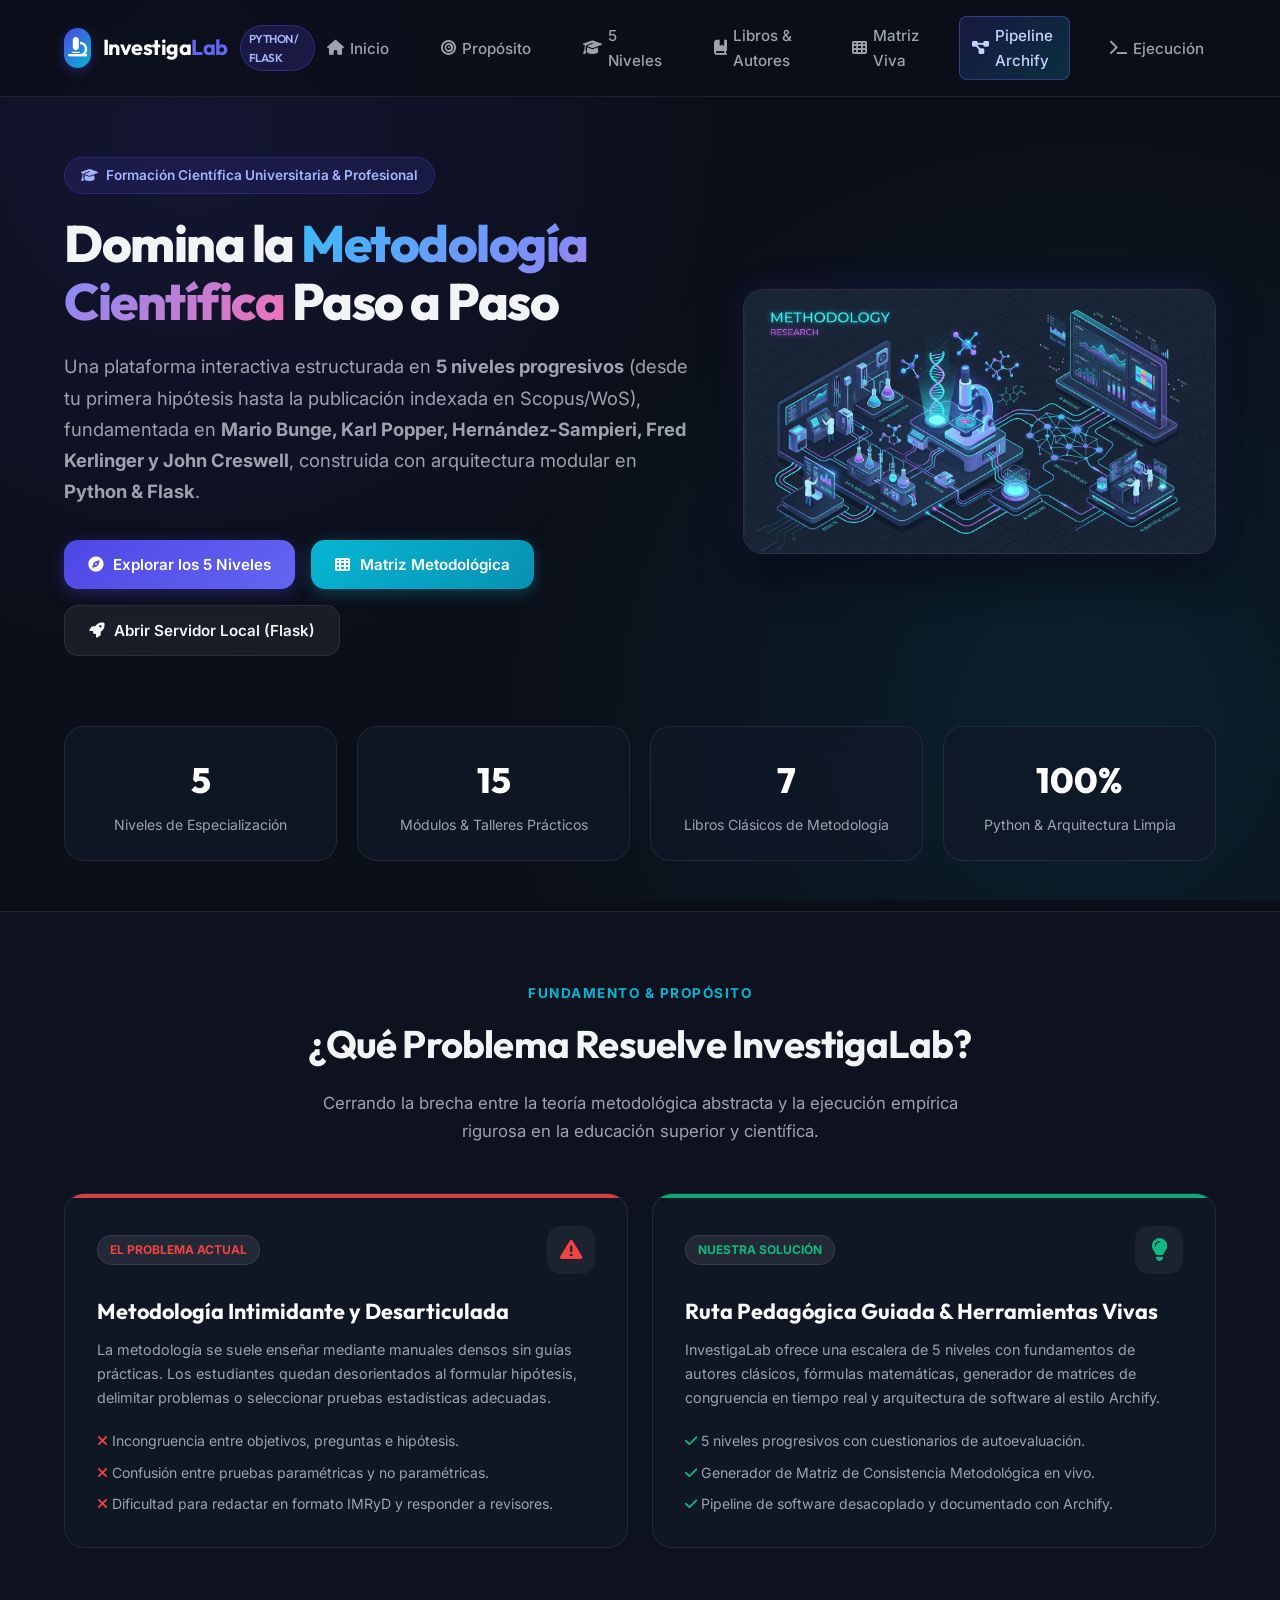
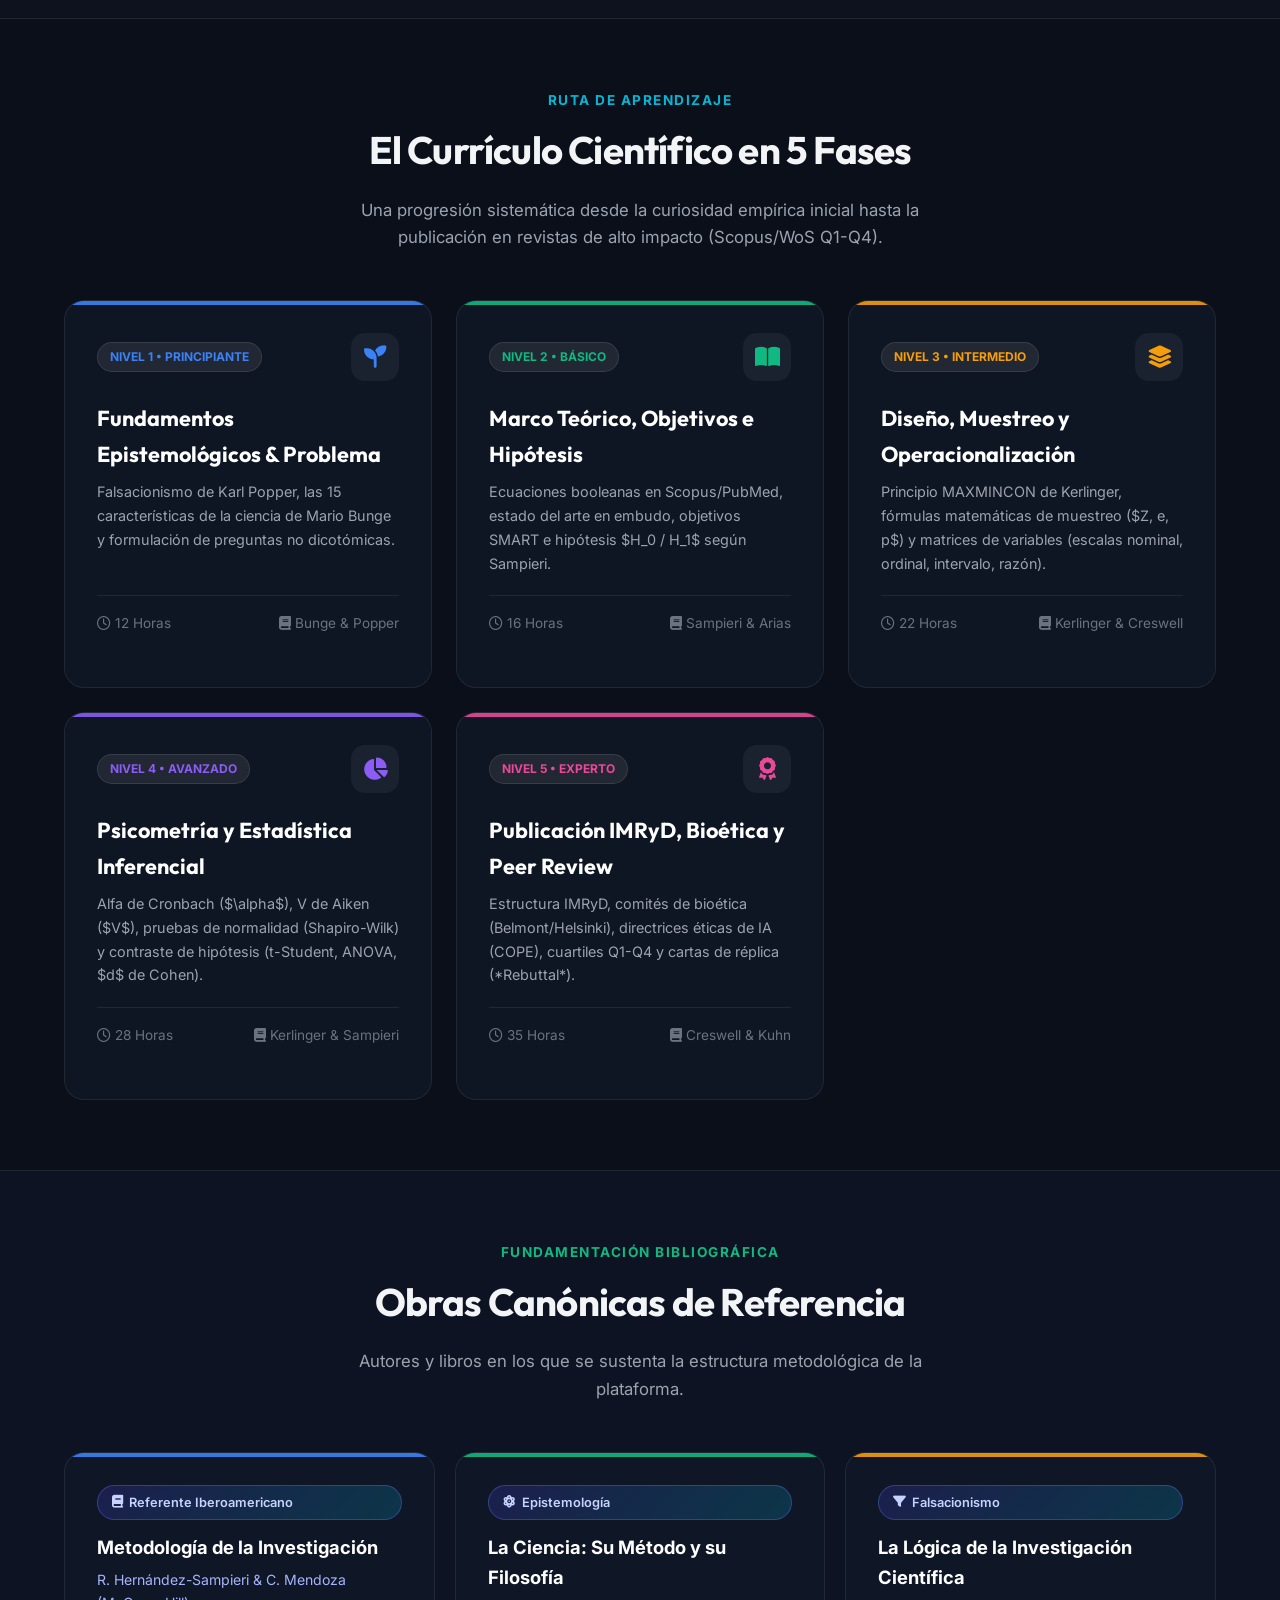
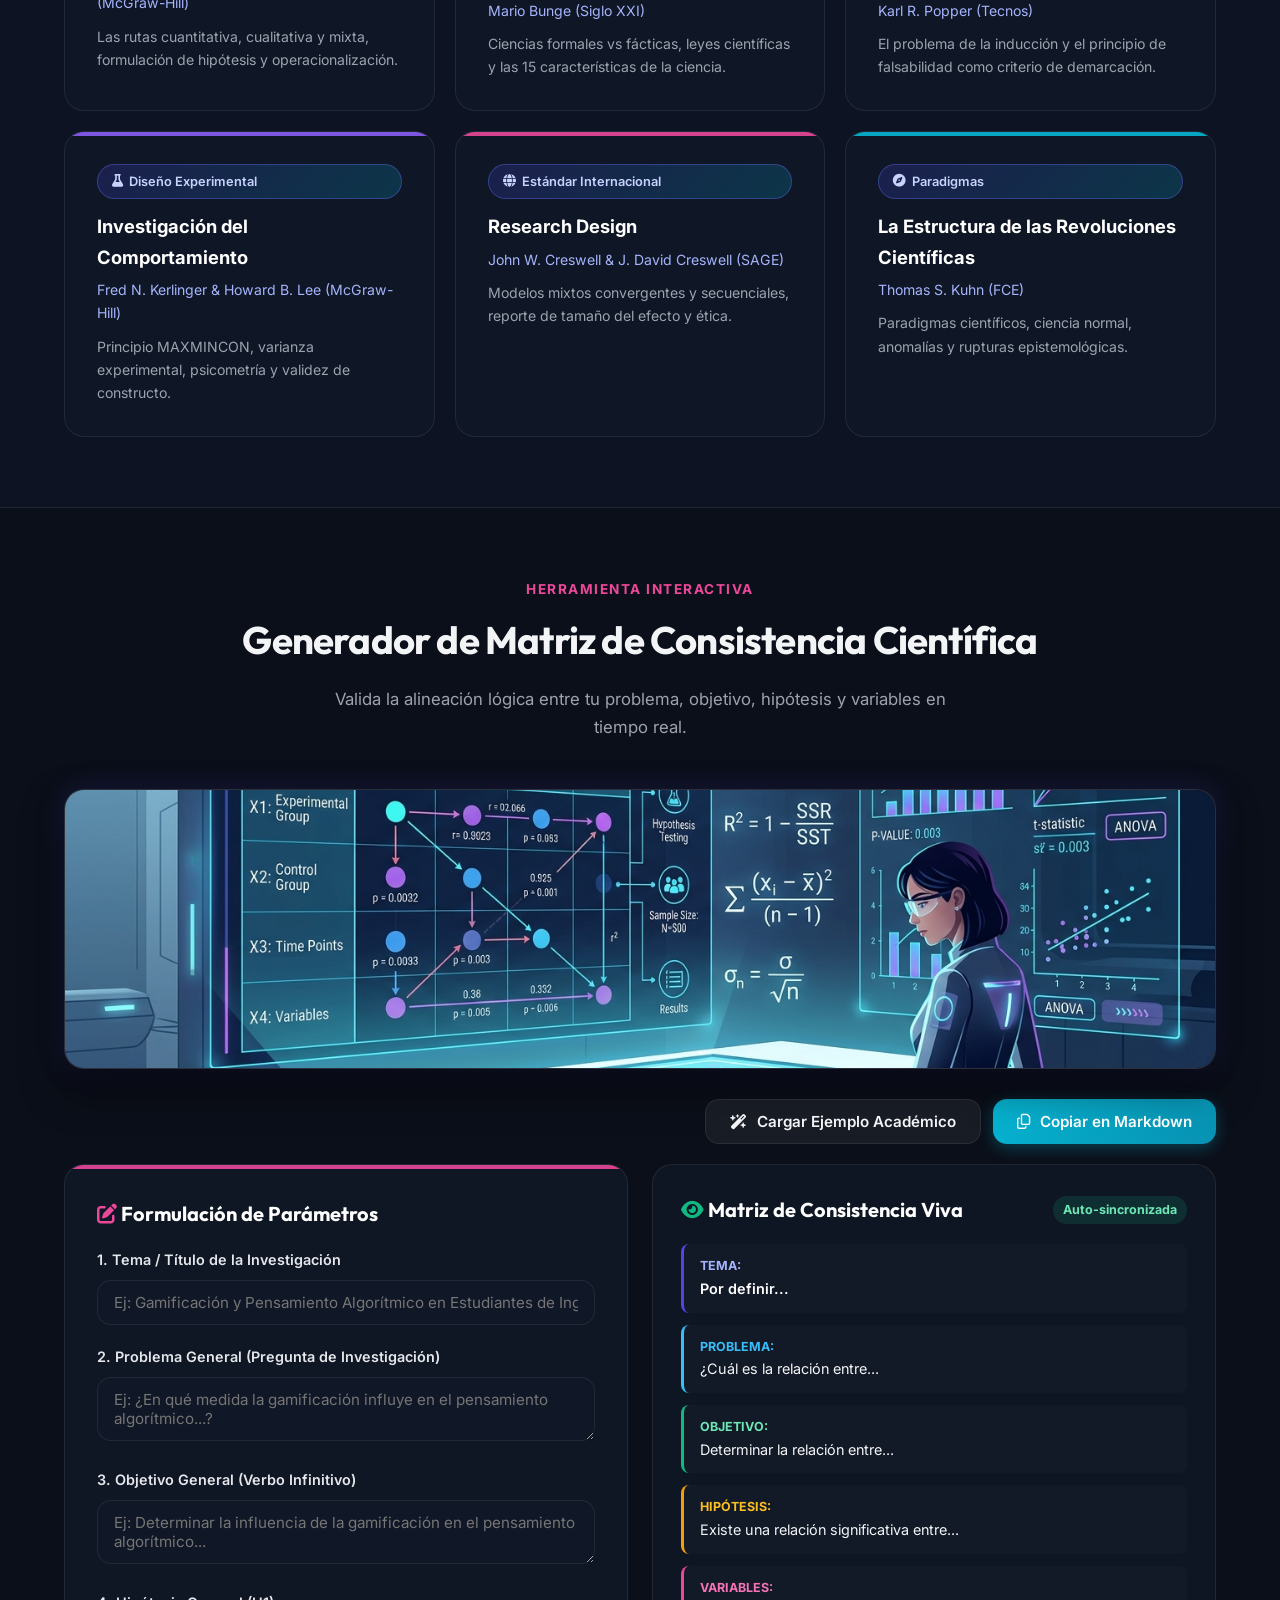
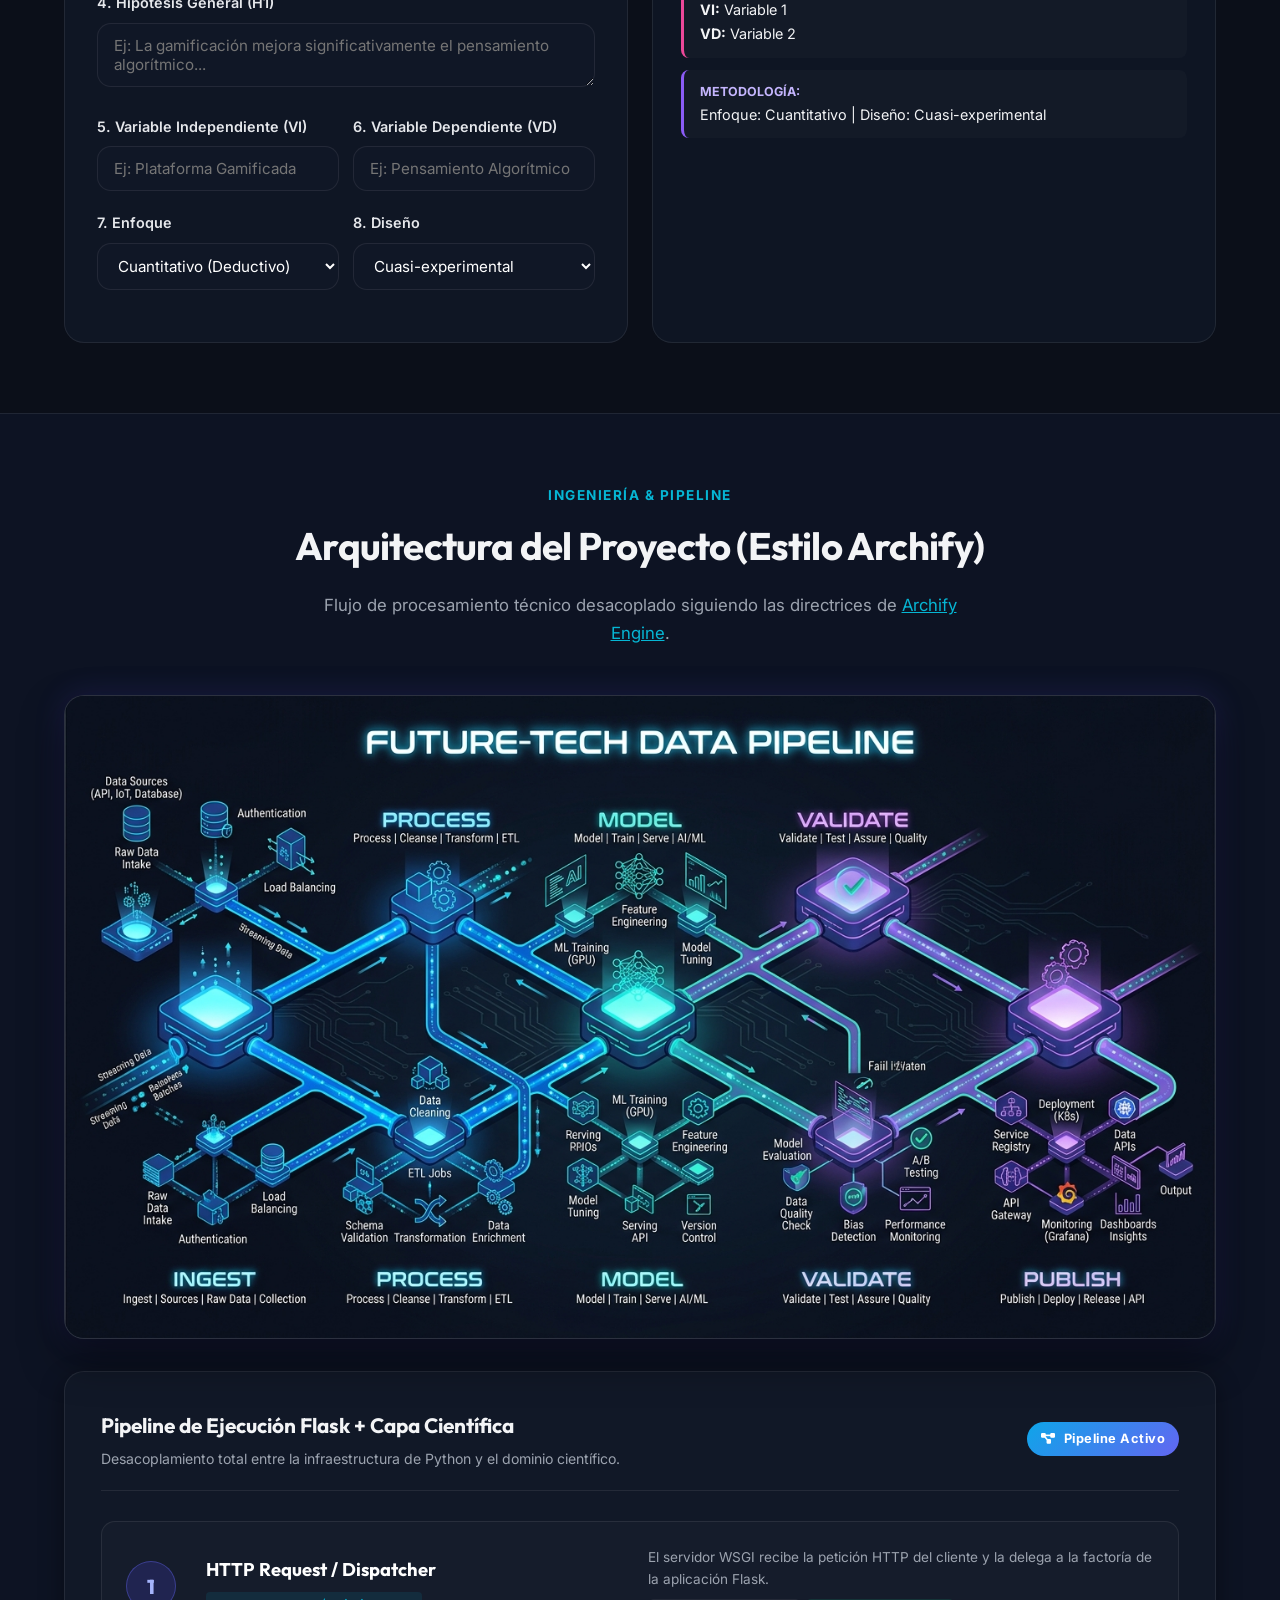
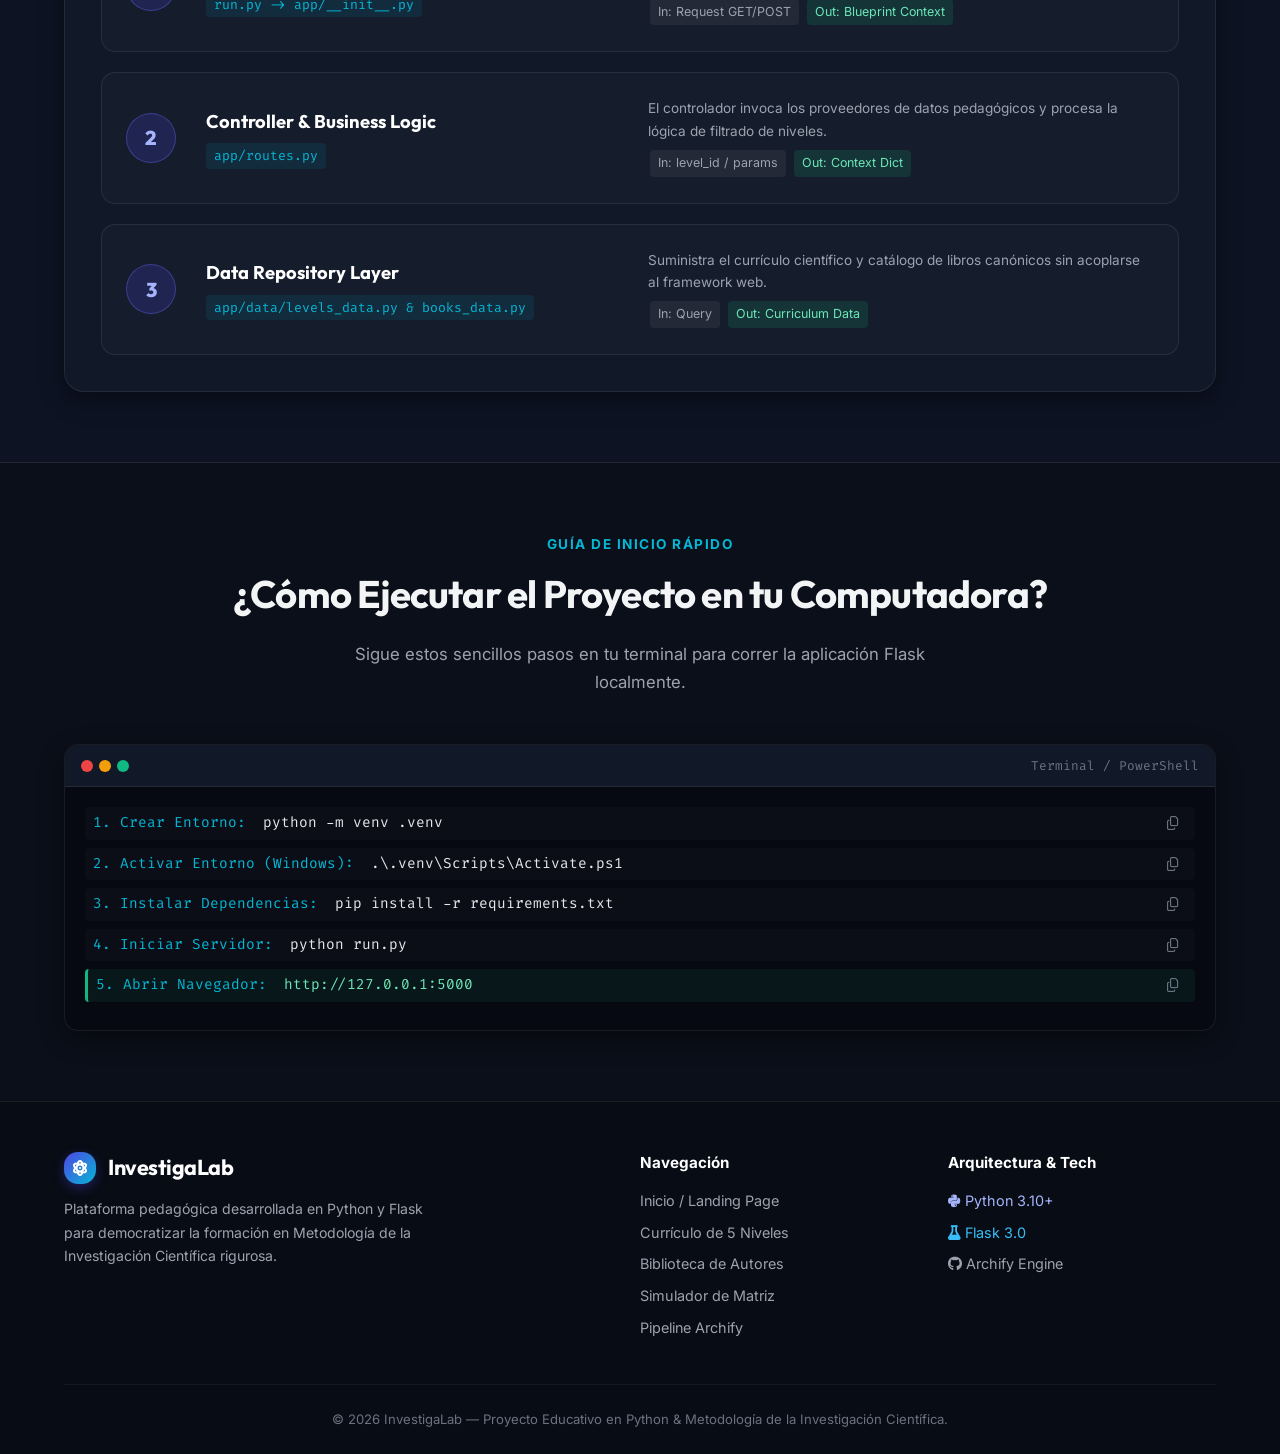
==== index.html @ 644e1219 "feat: proyecto completo InvestigaLab con Flask, landing page, documentacion y Procfile para Render" ====
<!DOCTYPE html>
<html lang="es">
<head>
    <meta charset="UTF-8">
    <meta name="viewport" content="width=device-width, initial-scale=1.0">
    <title>InvestigaLab | Escuela Abierta de Metodología de la Investigación Científica</title>
    <meta name="description" content="Plataforma educativa modular desarrollada en Python y Flask para el aprendizaje riguroso de la Metodología de la Investigación Científica en 5 niveles formativos.">

    <!-- Tipografía Google: Inter & Outfit -->
    <link rel="preconnect" href="https://fonts.googleapis.com">
    <link rel="preconnect" href="https://fonts.gstatic.com" crossorigin>
    <link href="https://fonts.googleapis.com/css2?family=Fira+Code:wght@400;500&family=Inter:wght@300;400;500;600;700&family=Outfit:wght@500;600;700;800&display=swap" rel="stylesheet">

    <!-- Font Awesome 6 CDN -->
    <link rel="stylesheet" href="https://cdnjs.cloudflare.com/ajax/libs/font-awesome/6.4.2/css/all.min.css">

    <!-- Estilos de la Aplicación -->
    <link rel="stylesheet" href="app/static/css/style.css">

    <style>
        /* Ajustes específicos para la Landing Page Raíz de GitHub */
        .gh-badge {
            background: linear-gradient(135deg, rgba(79, 70, 229, 0.2), rgba(6, 182, 212, 0.2));
            border: 1px solid rgba(99, 102, 241, 0.4);
            color: #c7d2fe;
            padding: 6px 14px;
            border-radius: 9999px;
            font-size: 0.8rem;
            font-weight: 600;
            display: inline-flex;
            align-items: center;
            gap: 6px;
        }
        .matrix-preview-box {
            background: rgba(17, 24, 39, 0.85);
            border: 1px solid rgba(255, 255, 255, 0.1);
            border-radius: 14px;
            padding: 24px;
            box-shadow: 0 10px 30px rgba(0, 0, 0, 0.4);
        }
    </style>
</head>
<body>

    <!-- Barra de Navegación Principal -->
    <header class="navbar">
        <div class="container nav-container">
            <a href="index.html" class="brand-logo">
                <div class="brand-icon">
                    <i class="fa-solid fa-microscope"></i>
                </div>
                <span>Investiga<span style="color: #6366f1;">Lab</span></span>
                <span class="brand-badge">Python / Flask</span>
            </a>

            <nav>
                <ul class="nav-links">
                    <li><a href="#inicio" class="nav-link"><i class="fa-solid fa-house"></i> Inicio</a></li>
                    <li><a href="#problema" class="nav-link"><i class="fa-solid fa-bullseye"></i> Propósito</a></li>
                    <li><a href="#niveles" class="nav-link"><i class="fa-solid fa-graduation-cap"></i> 5 Niveles</a></li>
                    <li><a href="#biblioteca" class="nav-link"><i class="fa-solid fa-book-bookmark"></i> Libros & Autores</a></li>
                    <li><a href="#matriz" class="nav-link"><i class="fa-solid fa-table-cells"></i> Matriz Viva</a></li>
                    <li><a href="#arquitectura" class="nav-link pipeline-tab"><i class="fa-solid fa-diagram-project"></i> Pipeline Archify</a></li>
                    <li><a href="#ejecutar" class="nav-link"><i class="fa-solid fa-terminal"></i> Ejecución</a></li>
                </ul>
            </nav>
        </div>
    </header>

    <main>
        <!-- Hero Section -->
        <section id="inicio" class="hero">
            <div class="container">
                <div class="hero-grid">
                    <div>
                        <div class="hero-pill">
                            <i class="fa-solid fa-graduation-cap"></i> Formación Científica Universitaria & Profesional
                        </div>
                        
                        <h1 class="hero-title">
                            Domina la <span class="gradient-accent">Metodología Científica</span> Paso a Paso
                        </h1>
                        
                        <p class="hero-subtitle">
                            Una plataforma interactiva estructurada en <strong>5 niveles progresivos</strong> (desde tu primera hipótesis hasta la publicación indexada en Scopus/WoS), fundamentada en <strong>Mario Bunge, Karl Popper, Hernández-Sampieri, Fred Kerlinger y John Creswell</strong>, construida con arquitectura modular en <strong>Python & Flask</strong>.
                        </p>

                        <div class="hero-actions">
                            <a href="#niveles" class="btn btn-primary">
                                <i class="fa-solid fa-compass"></i> Explorar los 5 Niveles
                            </a>
                            <a href="#matriz" class="btn btn-accent">
                                <i class="fa-solid fa-table-cells"></i> Matriz Metodológica
                            </a>
                            <a href="http://127.0.0.1:5000" target="_blank" class="btn btn-secondary">
                                <i class="fa-solid fa-rocket"></i> Abrir Servidor Local (Flask)
                            </a>
                        </div>
                    </div>

                    <div class="vector-frame">
                        <img src="app/static/images/hero_scientific_vector.png" 
                             alt="Investigación Científica y Metodología" 
                             class="vector-img">
                    </div>
                </div>

                <!-- Métricas Rápidas -->
                <div class="hero-stats">
                    <div class="stat-card">
                        <div class="stat-number">5</div>
                        <div class="stat-label">Niveles de Especialización</div>
                    </div>
                    <div class="stat-card">
                        <div class="stat-number">15</div>
                        <div class="stat-label">Módulos & Talleres Prácticos</div>
                    </div>
                    <div class="stat-card">
                        <div class="stat-number">7</div>
                        <div class="stat-label">Libros Clásicos de Metodología</div>
                    </div>
                    <div class="stat-card">
                        <div class="stat-number">100%</div>
                        <div class="stat-label">Python & Arquitectura Limpia</div>
                    </div>
                </div>
            </div>
        </section>

        <!-- Sección 1: Propósito & Problema/Solución -->
        <section id="problema" class="section" style="background: rgba(17, 24, 39, 0.4); border-top: 1px solid var(--border-color); border-bottom: 1px solid var(--border-color);">
            <div class="container">
                <div class="section-header">
                    <span class="section-tag">Fundamento & Propósito</span>
                    <h2 class="section-title">¿Qué Problema Resuelve InvestigaLab?</h2>
                    <p class="section-desc">
                        Cerrando la brecha entre la teoría metodológica abstracta y la ejecución empírica rigurosa en la educación superior y científica.
                    </p>
                </div>

                <div class="levels-grid">
                    <div class="level-card" style="--level-color: #ef4444;">
                        <div class="level-card-header">
                            <span class="level-badge" style="color: #ef4444;">El Problema Actual</span>
                            <div class="level-icon-wrap"><i class="fa-solid fa-triangle-exclamation"></i></div>
                        </div>
                        <h3 class="level-card-title">Metodología Intimidante y Desarticulada</h3>
                        <p class="level-card-subtitle">
                            La metodología se suele enseñar mediante manuales densos sin guías prácticas. Los estudiantes quedan desorientados al formular hipótesis, delimitar problemas o seleccionar pruebas estadísticas adecuadas.
                        </p>
                        <ul style="list-style: none; font-size: 0.88rem; color: var(--text-muted); display: flex; flex-direction: column; gap: 8px;">
                            <li><i class="fa-solid fa-xmark" style="color: #ef4444;"></i> Incongruencia entre objetivos, preguntas e hipótesis.</li>
                            <li><i class="fa-solid fa-xmark" style="color: #ef4444;"></i> Confusión entre pruebas paramétricas y no paramétricas.</li>
                            <li><i class="fa-solid fa-xmark" style="color: #ef4444;"></i> Dificultad para redactar en formato IMRyD y responder a revisores.</li>
                        </ul>
                    </div>

                    <div class="level-card" style="--level-color: #10b981;">
                        <div class="level-card-header">
                            <span class="level-badge" style="color: #10b981;">Nuestra Solución</span>
                            <div class="level-icon-wrap"><i class="fa-solid fa-lightbulb"></i></div>
                        </div>
                        <h3 class="level-card-title">Ruta Pedagógica Guiada & Herramientas Vivas</h3>
                        <p class="level-card-subtitle">
                            InvestigaLab ofrece una escalera de 5 niveles con fundamentos de autores clásicos, fórmulas matemáticas, generador de matrices de congruencia en tiempo real y arquitectura de software al estilo Archify.
                        </p>
                        <ul style="list-style: none; font-size: 0.88rem; color: var(--text-muted); display: flex; flex-direction: column; gap: 8px;">
                            <li><i class="fa-solid fa-check" style="color: #10b981;"></i> 5 niveles progresivos con cuestionarios de autoevaluación.</li>
                            <li><i class="fa-solid fa-check" style="color: #10b981;"></i> Generador de Matriz de Consistencia Metodológica en vivo.</li>
                            <li><i class="fa-solid fa-check" style="color: #10b981;"></i> Pipeline de software desacoplado y documentado con Archify.</li>
                        </ul>
                    </div>
                </div>
            </div>
        </section>

        <!-- Sección 2: Los 5 Niveles del Curso -->
        <section id="niveles" class="section">
            <div class="container">
                <div class="section-header">
                    <span class="section-tag">Ruta de Aprendizaje</span>
                    <h2 class="section-title">El Currículo Científico en 5 Fases</h2>
                    <p class="section-desc">
                        Una progresión sistemática desde la curiosidad empírica inicial hasta la publicación en revistas de alto impacto (Scopus/WoS Q1-Q4).
                    </p>
                </div>

                <div class="levels-grid">
                    <!-- Nivel 1 -->
                    <div class="level-card" style="--level-color: #3b82f6;">
                        <div class="level-card-header">
                            <span class="level-badge" style="color: #3b82f6;">Nivel 1 • Principiante</span>
                            <div class="level-icon-wrap"><i class="fa-solid fa-seedling"></i></div>
                        </div>
                        <h3 class="level-card-title">Fundamentos Epistemológicos & Problema</h3>
                        <p class="level-card-subtitle">Falsacionismo de Karl Popper, las 15 características de la ciencia de Mario Bunge y formulación de preguntas no dicotómicas.</p>
                        <div class="level-meta">
                            <span><i class="fa-regular fa-clock"></i> 12 Horas</span>
                            <span><i class="fa-solid fa-book"></i> Bunge & Popper</span>
                        </div>
                    </div>

                    <!-- Nivel 2 -->
                    <div class="level-card" style="--level-color: #10b981;">
                        <div class="level-card-header">
                            <span class="level-badge" style="color: #10b981;">Nivel 2 • Básico</span>
                            <div class="level-icon-wrap"><i class="fa-solid fa-book-open"></i></div>
                        </div>
                        <h3 class="level-card-title">Marco Teórico, Objetivos e Hipótesis</h3>
                        <p class="level-card-subtitle">Ecuaciones booleanas en Scopus/PubMed, estado del arte en embudo, objetivos SMART e hipótesis $H_0 / H_1$ según Sampieri.</p>
                        <div class="level-meta">
                            <span><i class="fa-regular fa-clock"></i> 16 Horas</span>
                            <span><i class="fa-solid fa-book"></i> Sampieri & Arias</span>
                        </div>
                    </div>

                    <!-- Nivel 3 -->
                    <div class="level-card" style="--level-color: #f59e0b;">
                        <div class="level-card-header">
                            <span class="level-badge" style="color: #f59e0b;">Nivel 3 • Intermedio</span>
                            <div class="level-icon-wrap"><i class="fa-solid fa-layer-group"></i></div>
                        </div>
                        <h3 class="level-card-title">Diseño, Muestreo y Operacionalización</h3>
                        <p class="level-card-subtitle">Principio MAXMINCON de Kerlinger, fórmulas matemáticas de muestreo ($Z, e, p$) y matrices de variables (escalas nominal, ordinal, intervalo, razón).</p>
                        <div class="level-meta">
                            <span><i class="fa-regular fa-clock"></i> 22 Horas</span>
                            <span><i class="fa-solid fa-book"></i> Kerlinger & Creswell</span>
                        </div>
                    </div>

                    <!-- Nivel 4 -->
                    <div class="level-card" style="--level-color: #8b5cf6;">
                        <div class="level-card-header">
                            <span class="level-badge" style="color: #8b5cf6;">Nivel 4 • Avanzado</span>
                            <div class="level-icon-wrap"><i class="fa-solid fa-chart-pie"></i></div>
                        </div>
                        <h3 class="level-card-title">Psicometría y Estadística Inferencial</h3>
                        <p class="level-card-subtitle">Alfa de Cronbach ($\alpha$), V de Aiken ($V$), pruebas de normalidad (Shapiro-Wilk) y contraste de hipótesis (t-Student, ANOVA, $d$ de Cohen).</p>
                        <div class="level-meta">
                            <span><i class="fa-regular fa-clock"></i> 28 Horas</span>
                            <span><i class="fa-solid fa-book"></i> Kerlinger & Sampieri</span>
                        </div>
                    </div>

                    <!-- Nivel 5 -->
                    <div class="level-card" style="--level-color: #ec4899;">
                        <div class="level-card-header">
                            <span class="level-badge" style="color: #ec4899;">Nivel 5 • Experto</span>
                            <div class="level-icon-wrap"><i class="fa-solid fa-award"></i></div>
                        </div>
                        <h3 class="level-card-title">Publicación IMRyD, Bioética y Peer Review</h3>
                        <p class="level-card-subtitle">Estructura IMRyD, comités de bioética (Belmont/Helsinki), directrices éticas de IA (COPE), cuartiles Q1-Q4 y cartas de réplica (*Rebuttal*).</p>
                        <div class="level-meta">
                            <span><i class="fa-regular fa-clock"></i> 35 Horas</span>
                            <span><i class="fa-solid fa-book"></i> Creswell & Kuhn</span>
                        </div>
                    </div>
                </div>
            </div>
        </section>

        <!-- Sección 3: Biblioteca de Libros Clásicos -->
        <section id="biblioteca" class="section" style="background: rgba(15, 23, 42, 0.6); border-top: 1px solid var(--border-color); border-bottom: 1px solid var(--border-color);">
            <div class="container">
                <div class="section-header">
                    <span class="section-tag" style="color: #10b981;">Fundamentación Bibliográfica</span>
                    <h2 class="section-title">Obras Canónicas de Referencia</h2>
                    <p class="section-desc">
                        Autores y libros en los que se sustenta la estructura metodológica de la plataforma.
                    </p>
                </div>

                <div style="display: grid; grid-template-columns: repeat(auto-fit, minmax(320px, 1fr)); gap: 20px;">
                    <div class="level-card" style="--level-color: #3b82f6;">
                        <span class="gh-badge" style="margin-bottom: 12px;"><i class="fa-solid fa-book"></i> Referente Iberoamericano</span>
                        <h4 style="color: #fff; font-size: 1.15rem; margin-bottom: 6px;">Metodología de la Investigación</h4>
                        <p style="color: #a5b4fc; font-size: 0.88rem; margin-bottom: 10px;">R. Hernández-Sampieri & C. Mendoza (McGraw-Hill)</p>
                        <p style="color: var(--text-muted); font-size: 0.88rem;">Las rutas cuantitativa, cualitativa y mixta, formulación de hipótesis y operacionalización.</p>
                    </div>

                    <div class="level-card" style="--level-color: #10b981;">
                        <span class="gh-badge" style="margin-bottom: 12px;"><i class="fa-solid fa-atom"></i> Epistemología</span>
                        <h4 style="color: #fff; font-size: 1.15rem; margin-bottom: 6px;">La Ciencia: Su Método y su Filosofía</h4>
                        <p style="color: #a5b4fc; font-size: 0.88rem; margin-bottom: 10px;">Mario Bunge (Siglo XXI)</p>
                        <p style="color: var(--text-muted); font-size: 0.88rem;">Ciencias formales vs fácticas, leyes científicas y las 15 características de la ciencia.</p>
                    </div>

                    <div class="level-card" style="--level-color: #f59e0b;">
                        <span class="gh-badge" style="margin-bottom: 12px;"><i class="fa-solid fa-filter"></i> Falsacionismo</span>
                        <h4 style="color: #fff; font-size: 1.15rem; margin-bottom: 6px;">La Lógica de la Investigación Científica</h4>
                        <p style="color: #a5b4fc; font-size: 0.88rem; margin-bottom: 10px;">Karl R. Popper (Tecnos)</p>
                        <p style="color: var(--text-muted); font-size: 0.88rem;">El problema de la inducción y el principio de falsabilidad como criterio de demarcación.</p>
                    </div>

                    <div class="level-card" style="--level-color: #8b5cf6;">
                        <span class="gh-badge" style="margin-bottom: 12px;"><i class="fa-solid fa-flask"></i> Diseño Experimental</span>
                        <h4 style="color: #fff; font-size: 1.15rem; margin-bottom: 6px;">Investigación del Comportamiento</h4>
                        <p style="color: #a5b4fc; font-size: 0.88rem; margin-bottom: 10px;">Fred N. Kerlinger & Howard B. Lee (McGraw-Hill)</p>
                        <p style="color: var(--text-muted); font-size: 0.88rem;">Principio MAXMINCON, varianza experimental, psicometría y validez de constructo.</p>
                    </div>

                    <div class="level-card" style="--level-color: #ec4899;">
                        <span class="gh-badge" style="margin-bottom: 12px;"><i class="fa-solid fa-globe"></i> Estándar Internacional</span>
                        <h4 style="color: #fff; font-size: 1.15rem; margin-bottom: 6px;">Research Design</h4>
                        <p style="color: #a5b4fc; font-size: 0.88rem; margin-bottom: 10px;">John W. Creswell & J. David Creswell (SAGE)</p>
                        <p style="color: var(--text-muted); font-size: 0.88rem;">Modelos mixtos convergentes y secuenciales, reporte de tamaño del efecto y ética.</p>
                    </div>

                    <div class="level-card" style="--level-color: #06b6d4;">
                        <span class="gh-badge" style="margin-bottom: 12px;"><i class="fa-solid fa-compass"></i> Paradigmas</span>
                        <h4 style="color: #fff; font-size: 1.15rem; margin-bottom: 6px;">La Estructura de las Revoluciones Científicas</h4>
                        <p style="color: #a5b4fc; font-size: 0.88rem; margin-bottom: 10px;">Thomas S. Kuhn (FCE)</p>
                        <p style="color: var(--text-muted); font-size: 0.88rem;">Paradigmas científicos, ciencia normal, anomalías y rupturas epistemológicas.</p>
                    </div>
                </div>
            </div>
        </section>

        <!-- Sección 4: Matriz de Consistencia Metodológica Viva -->
        <section id="matriz" class="section">
            <div class="container">
                <div class="section-header">
                    <span class="section-tag" style="color: var(--accent);">Herramienta Interactiva</span>
                    <h2 class="section-title">Generador de Matriz de Consistencia Científica</h2>
                    <p class="section-desc">
                        Valida la alineación lógica entre tu problema, objetivo, hipótesis y variables en tiempo real.
                    </p>
                </div>

                <div class="vector-frame" style="margin-bottom: 30px; max-height: 280px;">
                    <img src="app/static/images/matrix_consistency_art.png" alt="Matriz de Consistencia" class="vector-img" style="max-height: 280px; object-position: center;">
                </div>

                <div style="display: flex; gap: 12px; justify-content: flex-end; margin-bottom: 20px; flex-wrap: wrap;">
                    <button id="btnCargarEjemplo" class="btn btn-secondary"><i class="fa-solid fa-wand-magic-sparkles"></i> Cargar Ejemplo Académico</button>
                    <button id="btnExportarMd" class="btn btn-accent"><i class="fa-regular fa-copy"></i> Copiar en Markdown</button>
                </div>

                <div class="matrix-form-grid">
                    <div class="level-card" style="background: rgba(17, 24, 39, 0.85); --level-color: var(--accent);">
                        <h3 style="font-family: var(--font-heading); font-size: 1.25rem; color: #fff; margin-bottom: 18px;">
                            <i class="fa-solid fa-pen-to-square" style="color: var(--accent);"></i> Formulación de Parámetros
                        </h3>
                        <form id="matrixForm">
                            <div class="form-group">
                                <label class="form-label" for="temaInvestigacion">1. Tema / Título de la Investigación</label>
                                <input type="text" id="temaInvestigacion" class="form-input" placeholder="Ej: Gamificación y Pensamiento Algorítmico en Estudiantes de Ingeniería">
                            </div>
                            <div class="form-group">
                                <label class="form-label" for="problemaGeneral">2. Problema General (Pregunta de Investigación)</label>
                                <textarea id="problemaGeneral" rows="2" class="form-textarea" placeholder="Ej: ¿En qué medida la gamificación influye en el pensamiento algorítmico...?"></textarea>
                            </div>
                            <div class="form-group">
                                <label class="form-label" for="objetivoGeneral">3. Objetivo General (Verbo Infinitivo)</label>
                                <textarea id="objetivoGeneral" rows="2" class="form-textarea" placeholder="Ej: Determinar la influencia de la gamificación en el pensamiento algorítmico..."></textarea>
                            </div>
                            <div class="form-group">
                                <label class="form-label" for="hipotesisGeneral">4. Hipótesis General (H1)</label>
                                <textarea id="hipotesisGeneral" rows="2" class="form-textarea" placeholder="Ej: La gamificación mejora significativamente el pensamiento algorítmico..."></textarea>
                            </div>
                            <div style="display: grid; grid-template-columns: 1fr 1fr; gap: 14px;">
                                <div class="form-group">
                                    <label class="form-label" for="varIndependiente">5. Variable Independiente (VI)</label>
                                    <input type="text" id="varIndependiente" class="form-input" placeholder="Ej: Plataforma Gamificada">
                                </div>
                                <div class="form-group">
                                    <label class="form-label" for="varDependiente">6. Variable Dependiente (VD)</label>
                                    <input type="text" id="varDependiente" class="form-input" placeholder="Ej: Pensamiento Algorítmico">
                                </div>
                            </div>
                            <div style="display: grid; grid-template-columns: 1fr 1fr; gap: 14px;">
                                <div class="form-group">
                                    <label class="form-label" for="enfoqueMetodologico">7. Enfoque</label>
                                    <select id="enfoqueMetodologico" class="form-select">
                                        <option value="Cuantitativo">Cuantitativo (Deductivo)</option>
                                        <option value="Cualitativo">Cualitativo (Inductivo)</option>
                                        <option value="Mixto">Mixto (Integrado)</option>
                                    </select>
                                </div>
                                <div class="form-group">
                                    <label class="form-label" for="disenoEstudio">8. Diseño</label>
                                    <select id="disenoEstudio" class="form-select">
                                        <option value="Cuasi-experimental">Cuasi-experimental</option>
                                        <option value="Experimental Puro">Experimental Puro</option>
                                        <option value="No experimental Transeccional">No experimental Transeccional</option>
                                    </select>
                                </div>
                            </div>
                        </form>
                    </div>

                    <div class="matrix-result-card">
                        <div style="display: flex; justify-content: space-between; align-items: center; margin-bottom: 18px;">
                            <h3 style="font-family: var(--font-heading); font-size: 1.25rem; color: #fff;">
                                <i class="fa-solid fa-eye" style="color: #10b981;"></i> Matriz de Consistencia Viva
                            </h3>
                            <span class="badge" style="background: rgba(16, 185, 129, 0.15); color: #6ee7b7; padding: 4px 10px; border-radius: 9999px; font-size: 0.78rem; font-weight: 700;">
                                Auto-sincronizada
                            </span>
                        </div>
                        <div style="display: flex; flex-direction: column; gap: 12px; font-size: 0.9rem;">
                            <div style="background: rgba(255, 255, 255, 0.02); padding: 12px 16px; border-radius: 8px; border-left: 3px solid var(--primary);">
                                <strong style="color: #a5b4fc; font-size: 0.78rem; text-transform: uppercase; display: block;">Tema:</strong>
                                <span id="outTema" style="color: #fff; font-weight: 600;">Por definir...</span>
                            </div>
                            <div style="background: rgba(255, 255, 255, 0.02); padding: 12px 16px; border-radius: 8px; border-left: 3px solid #38bdf8;">
                                <strong style="color: #38bdf8; font-size: 0.78rem; text-transform: uppercase; display: block;">Problema:</strong>
                                <span id="outProblema" style="color: var(--text-main);">¿Cuál es la relación entre...</span>
                            </div>
                            <div style="background: rgba(255, 255, 255, 0.02); padding: 12px 16px; border-radius: 8px; border-left: 3px solid #10b981;">
                                <strong style="color: #6ee7b7; font-size: 0.78rem; text-transform: uppercase; display: block;">Objetivo:</strong>
                                <span id="outObjetivo" style="color: var(--text-main);">Determinar la relación entre...</span>
                            </div>
                            <div style="background: rgba(255, 255, 255, 0.02); padding: 12px 16px; border-radius: 8px; border-left: 3px solid #f59e0b;">
                                <strong style="color: #fbbf24; font-size: 0.78rem; text-transform: uppercase; display: block;">Hipótesis:</strong>
                                <span id="outHipotesis" style="color: var(--text-main);">Existe una relación significativa entre...</span>
                            </div>
                            <div style="background: rgba(255, 255, 255, 0.02); padding: 12px 16px; border-radius: 8px; border-left: 3px solid #ec4899;">
                                <strong style="color: #f472b6; font-size: 0.78rem; text-transform: uppercase; display: block;">Variables:</strong>
                                <span id="outVariables" style="color: var(--text-main);"><strong>VI:</strong> Variable 1 <br><strong>VD:</strong> Variable 2</span>
                            </div>
                            <div style="background: rgba(255, 255, 255, 0.02); padding: 12px 16px; border-radius: 8px; border-left: 3px solid #8b5cf6;">
                                <strong style="color: #c4b5fd; font-size: 0.78rem; text-transform: uppercase; display: block;">Metodología:</strong>
                                <span id="outMetodologia" style="color: var(--text-main);">Enfoque: Cuantitativo | Diseño: Cuasi-experimental</span>
                            </div>
                        </div>
                    </div>
                </div>
            </div>
        </section>

        <!-- Sección 5: Pipeline & Arquitectura Archify -->
        <section id="arquitectura" class="section" style="background: rgba(15, 23, 42, 0.6); border-top: 1px solid var(--border-color); border-bottom: 1px solid var(--border-color);">
            <div class="container">
                <div class="section-header">
                    <span class="section-tag">Ingeniería & Pipeline</span>
                    <h2 class="section-title">Arquitectura del Proyecto (Estilo Archify)</h2>
                    <p class="section-desc">
                        Flujo de procesamiento técnico desacoplado siguiendo las directrices de <a href="https://github.com/tt-a1i/archify.git" target="_blank" style="color: var(--secondary); text-decoration: underline;">Archify Engine</a>.
                    </p>
                </div>

                <div class="vector-frame" style="margin-bottom: 32px;">
                    <img src="app/static/images/pipeline_archify_art.png" alt="Pipeline Archify" class="vector-img">
                </div>

                <div class="pipeline-container">
                    <div class="pipeline-header">
                        <div>
                            <h3 style="font-family: var(--font-heading); font-size: 1.3rem; margin-bottom: 4px;">Pipeline de Ejecución Flask + Capa Científica</h3>
                            <p style="font-size: 0.88rem; color: var(--text-muted);">Desacoplamiento total entre la infraestructura de Python y el dominio científico.</p>
                        </div>
                        <span class="archify-badge"><i class="fa-solid fa-diagram-project"></i> Pipeline Activo</span>
                    </div>

                    <div class="pipeline-flow">
                        <div class="stage-card">
                            <div class="stage-number">1</div>
                            <div class="stage-info">
                                <h4>HTTP Request / Dispatcher</h4>
                                <span class="stage-component">run.py -> app/__init__.py</span>
                            </div>
                            <div class="stage-io">
                                <p style="margin-bottom: 6px;">El servidor WSGI recibe la petición HTTP del cliente y la delega a la factoría de la aplicación Flask.</p>
                                <div>
                                    <span class="io-tag">In: Request GET/POST</span>
                                    <span class="io-tag" style="background: rgba(16, 185, 129, 0.15); color: #6ee7b7;">Out: Blueprint Context</span>
                                </div>
                            </div>
                        </div>

                        <div class="stage-card">
                            <div class="stage-number">2</div>
                            <div class="stage-info">
                                <h4>Controller & Business Logic</h4>
                                <span class="stage-component">app/routes.py</span>
                            </div>
                            <div class="stage-io">
                                <p style="margin-bottom: 6px;">El controlador invoca los proveedores de datos pedagógicos y procesa la lógica de filtrado de niveles.</p>
                                <div>
                                    <span class="io-tag">In: level_id / params</span>
                                    <span class="io-tag" style="background: rgba(16, 185, 129, 0.15); color: #6ee7b7;">Out: Context Dict</span>
                                </div>
                            </div>
                        </div>

                        <div class="stage-card">
                            <div class="stage-number">3</div>
                            <div class="stage-info">
                                <h4>Data Repository Layer</h4>
                                <span class="stage-component">app/data/levels_data.py & books_data.py</span>
                            </div>
                            <div class="stage-io">
                                <p style="margin-bottom: 6px;">Suministra el currículo científico y catálogo de libros canónicos sin acoplarse al framework web.</p>
                                <div>
                                    <span class="io-tag">In: Query</span>
                                    <span class="io-tag" style="background: rgba(16, 185, 129, 0.15); color: #6ee7b7;">Out: Curriculum Data</span>
                                </div>
                            </div>
                        </div>
                    </div>
                </div>
            </div>
        </section>

        <!-- Sección 6: Guía de Ejecución Rápida -->
        <section id="ejecutar" class="section">
            <div class="container">
                <div class="section-header">
                    <span class="section-tag">Guía de Inicio Rápido</span>
                    <h2 class="section-title">¿Cómo Ejecutar el Proyecto en tu Computadora?</h2>
                    <p class="section-desc">
                        Sigue estos sencillos pasos en tu terminal para correr la aplicación Flask localmente.
                    </p>
                </div>

                <div class="terminal-card">
                    <div class="terminal-header">
                        <div class="terminal-dots">
                            <div class="terminal-dot dot-red"></div>
                            <div class="terminal-dot dot-yellow"></div>
                            <div class="terminal-dot dot-green"></div>
                        </div>
                        <span style="font-size: 0.8rem; color: var(--text-dim); font-family: var(--font-mono);">Terminal / PowerShell</span>
                    </div>
                    <div class="terminal-body">
                        <div class="code-line">
                            <div><span class="code-prompt">1. Crear Entorno:</span> python -m venv .venv</div>
                            <button class="copy-btn" data-copy="python -m venv .venv"><i class="fa-regular fa-copy"></i></button>
                        </div>
                        <div class="code-line">
                            <div><span class="code-prompt">2. Activar Entorno (Windows):</span> .\.venv\Scripts\Activate.ps1</div>
                            <button class="copy-btn" data-copy=".\.venv\Scripts\Activate.ps1"><i class="fa-regular fa-copy"></i></button>
                        </div>
                        <div class="code-line">
                            <div><span class="code-prompt">3. Instalar Dependencias:</span> pip install -r requirements.txt</div>
                            <button class="copy-btn" data-copy="pip install -r requirements.txt"><i class="fa-regular fa-copy"></i></button>
                        </div>
                        <div class="code-line">
                            <div><span class="code-prompt">4. Iniciar Servidor:</span> python run.py</div>
                            <button class="copy-btn" data-copy="python run.py"><i class="fa-regular fa-copy"></i></button>
                        </div>
                        <div class="code-line" style="background: rgba(16, 185, 129, 0.08); border-left: 3px solid #10b981;">
                            <div style="color: #6ee7b7;"><span class="code-prompt">5. Abrir Navegador:</span> http://127.0.0.1:5000</div>
                            <button class="copy-btn" data-copy="http://127.0.0.1:5000"><i class="fa-regular fa-copy"></i></button>
                        </div>
                    </div>
                </div>
            </div>
        </section>
    </main>

    <!-- Pie de Página -->
    <footer class="footer">
        <div class="container">
            <div class="footer-grid">
                <div class="footer-brand">
                    <div class="brand-logo" style="margin-bottom: 12px;">
                        <div class="brand-icon" style="width: 32px; height: 32px; font-size: 1rem;">
                            <i class="fa-solid fa-atom"></i>
                        </div>
                        <span>InvestigaLab</span>
                    </div>
                    <p style="color: var(--text-muted); font-size: 0.88rem; max-width: 360px;">
                        Plataforma pedagógica desarrollada en Python y Flask para democratizar la formación en Metodología de la Investigación Científica rigurosa.
                    </p>
                </div>

                <div class="footer-links">
                    <h4>Navegación</h4>
                    <ul>
                        <li><a href="#inicio">Inicio / Landing Page</a></li>
                        <li><a href="#niveles">Currículo de 5 Niveles</a></li>
                        <li><a href="#biblioteca">Biblioteca de Autores</a></li>
                        <li><a href="#matriz">Simulador de Matriz</a></li>
                        <li><a href="#arquitectura">Pipeline Archify</a></li>
                    </ul>
                </div>

                <div class="footer-links">
                    <h4>Arquitectura & Tech</h4>
                    <ul>
                        <li><span style="color: #a5b4fc;"><i class="fa-brands fa-python"></i> Python 3.10+</span></li>
                        <li><span style="color: #38bdf8;"><i class="fa-solid fa-flask"></i> Flask 3.0</span></li>
                        <li><a href="https://github.com/tt-a1i/archify.git" target="_blank" rel="noopener noreferrer"><i class="fa-brands fa-github"></i> Archify Engine</a></li>
                    </ul>
                </div>
            </div>

            <div class="footer-bottom">
                <p>© 2026 InvestigaLab — Proyecto Educativo en Python & Metodología de la Investigación Científica.</p>
            </div>
        </div>
    </footer>

    <!-- Scripts de la Aplicación -->
    <script src="app/static/js/main.js"></script>
</body>
</html>
---- app/static/css/style.css ----
/* ==========================================================================
   InvestigaLab - Estilos Globales & Sistema de Diseño Moderno
   ========================================================================== */

:root {
  /* Paleta de Colores HSL */
  --bg-primary: #0b0f19;
  --bg-secondary: #111827;
  --bg-card: rgba(17, 24, 39, 0.75);
  --bg-card-hover: rgba(30, 41, 59, 0.85);
  --bg-glass: rgba(255, 255, 255, 0.03);
  --border-color: rgba(255, 255, 255, 0.08);
  --border-focus: rgba(99, 102, 241, 0.5);

  --text-main: #f3f4f6;
  --text-muted: #9ca3af;
  --text-dim: #6b7280;

  --primary: #4f46e5;
  --primary-glow: rgba(79, 70, 229, 0.35);
  --primary-hover: #4338ca;
  --secondary: #06b6d4;
  --accent: #ec4899;
  --success: #10b981;
  --warning: #f59e0b;

  --font-main: 'Inter', -apple-system, BlinkMacSystemFont, "Segoe UI", Roboto, sans-serif;
  --font-heading: 'Outfit', -apple-system, BlinkMacSystemFont, "Segoe UI", Roboto, sans-serif;
  --font-mono: 'Fira Code', 'Cascadia Code', Consolas, monospace;

  --radius-sm: 8px;
  --radius-md: 14px;
  --radius-lg: 20px;
  --radius-full: 9999px;

  --shadow-sm: 0 2px 8px rgba(0, 0, 0, 0.3);
  --shadow-md: 0 8px 24px rgba(0, 0, 0, 0.4);
  --shadow-glow: 0 0 30px var(--primary-glow);

  --transition-fast: 0.18s ease;
  --transition-normal: 0.3s ease;
}

/* Reset y Bases */
*, *::before, *::after {
  box-sizing: border-box;
  margin: 0;
  padding: 0;
}

html {
  scroll-behavior: smooth;
}

body {
  font-family: var(--font-main);
  background-color: var(--bg-primary);
  color: var(--text-main);
  line-height: 1.65;
  min-height: 100vh;
  display: flex;
  flex-direction: column;
  background-image: 
    radial-gradient(circle at 15% 15%, rgba(79, 70, 229, 0.12) 0%, transparent 40%),
    radial-gradient(circle at 85% 80%, rgba(6, 182, 212, 0.1) 0%, transparent 45%);
  background-attachment: fixed;
}

a {
  color: inherit;
  text-decoration: none;
}

/* Contenedor Global */
.container {
  width: 100%;
  max-width: 1200px;
  margin: 0 auto;
  padding: 0 24px;
}

/* ==========================================================================
   Header & Barra de Navegación
   ========================================================================== */
.navbar {
  position: sticky;
  top: 0;
  z-index: 1000;
  backdrop-filter: blur(16px);
  -webkit-backdrop-filter: blur(16px);
  background: rgba(11, 15, 25, 0.82);
  border-bottom: 1px solid var(--border-color);
  padding: 16px 0;
  transition: var(--transition-normal);
}

.nav-container {
  display: flex;
  justify-content: space-between;
  align-items: center;
}

.brand-logo {
  display: flex;
  align-items: center;
  gap: 12px;
  font-family: var(--font-heading);
  font-weight: 700;
  font-size: 1.35rem;
  color: #fff;
  letter-spacing: -0.5px;
}

.brand-icon {
  background: linear-gradient(135deg, var(--primary), var(--secondary));
  width: 40px;
  height: 40px;
  border-radius: var(--radius-md);
  display: flex;
  align-items: center;
  justify-content: center;
  font-size: 1.2rem;
  box-shadow: 0 4px 12px var(--primary-glow);
}

.brand-badge {
  font-size: 0.72rem;
  padding: 3px 8px;
  border-radius: var(--radius-full);
  background: rgba(79, 70, 229, 0.2);
  color: #a5b4fc;
  border: 1px solid rgba(79, 70, 229, 0.4);
  font-weight: 600;
  text-transform: uppercase;
}

.nav-links {
  display: flex;
  gap: 28px;
  align-items: center;
  list-style: none;
}

.nav-link {
  font-size: 0.95rem;
  font-weight: 500;
  color: var(--text-muted);
  transition: var(--transition-fast);
  display: flex;
  align-items: center;
  gap: 6px;
  padding: 6px 12px;
  border-radius: var(--radius-sm);
}

.nav-link:hover, .nav-link.active {
  color: #fff;
  background: rgba(255, 255, 255, 0.05);
}

.nav-link.pipeline-tab {
  background: linear-gradient(135deg, rgba(79, 70, 229, 0.2), rgba(6, 182, 212, 0.2));
  border: 1px solid rgba(99, 102, 241, 0.4);
  color: #c7d2fe;
}

.nav-link.pipeline-tab:hover {
  background: linear-gradient(135deg, rgba(79, 70, 229, 0.35), rgba(6, 182, 212, 0.35));
  color: #fff;
}

/* ==========================================================================
   Botones y Componentes
   ========================================================================== */
.btn {
  display: inline-flex;
  align-items: center;
  justify-content: center;
  gap: 10px;
  padding: 12px 24px;
  font-size: 0.95rem;
  font-weight: 600;
  border-radius: var(--radius-md);
  border: none;
  cursor: pointer;
  transition: all var(--transition-normal);
  font-family: var(--font-main);
  text-decoration: none;
}

.btn-primary {
  background: linear-gradient(135deg, var(--primary), #6366f1);
  color: #fff;
  box-shadow: 0 4px 16px var(--primary-glow);
}

.btn-primary:hover {
  background: linear-gradient(135deg, var(--primary-hover), var(--primary));
  box-shadow: 0 6px 20px rgba(79, 70, 229, 0.5);
  transform: translateY(-2px);
}

.btn-secondary {
  background: rgba(255, 255, 255, 0.06);
  color: var(--text-main);
  border: 1px solid var(--border-color);
  backdrop-filter: blur(8px);
}

.btn-secondary:hover {
  background: rgba(255, 255, 255, 0.12);
  border-color: rgba(255, 255, 255, 0.2);
  transform: translateY(-2px);
}

.btn-accent {
  background: linear-gradient(135deg, #06b6d4, #0891b2);
  color: #fff;
  box-shadow: 0 4px 16px rgba(6, 182, 212, 0.3);
}

.btn-accent:hover {
  transform: translateY(-2px);
  box-shadow: 0 6px 20px rgba(6, 182, 212, 0.5);
}

/* ==========================================================================
   Hero Section & Layout Dividido
   ========================================================================== */
.hero {
  padding: 60px 0 50px;
  position: relative;
}

.hero-grid {
  display: grid;
  grid-template-columns: 1.15fr 0.85fr;
  gap: 40px;
  align-items: center;
  text-align: left;
}

.hero-pill {
  display: inline-flex;
  align-items: center;
  gap: 8px;
  padding: 6px 16px;
  border-radius: var(--radius-full);
  background: rgba(79, 70, 229, 0.15);
  border: 1px solid rgba(79, 70, 229, 0.3);
  color: #a5b4fc;
  font-size: 0.85rem;
  font-weight: 600;
  margin-bottom: 20px;
}

.hero-title {
  font-family: var(--font-heading);
  font-size: 3.2rem;
  line-height: 1.15;
  font-weight: 800;
  letter-spacing: -1.5px;
  margin-bottom: 20px;
}

.gradient-text {
  background: linear-gradient(135deg, #ffffff 30%, #a5b4fc 70%, #38bdf8 100%);
  -webkit-background-clip: text;
  -webkit-text-fill-color: transparent;
}

.gradient-accent {
  background: linear-gradient(135deg, #38bdf8, #818cf8, #f472b6);
  -webkit-background-clip: text;
  -webkit-text-fill-color: transparent;
}

.hero-subtitle {
  font-size: 1.15rem;
  color: var(--text-muted);
  margin-bottom: 32px;
  line-height: 1.7;
}

.hero-actions {
  display: flex;
  gap: 16px;
  flex-wrap: wrap;
  margin-bottom: 30px;
}

/* Ilustraciones Vectoriales y Frames con Glow */
.vector-frame {
  position: relative;
  border-radius: var(--radius-lg);
  overflow: hidden;
  border: 1px solid rgba(255, 255, 255, 0.12);
  background: rgba(17, 24, 39, 0.6);
  box-shadow: 0 20px 40px rgba(0, 0, 0, 0.5), 0 0 30px rgba(79, 70, 229, 0.2);
  transition: transform var(--transition-normal), box-shadow var(--transition-normal);
}

.vector-frame:hover {
  transform: translateY(-4px);
  box-shadow: 0 24px 50px rgba(0, 0, 0, 0.6), 0 0 45px rgba(6, 182, 212, 0.35);
  border-color: rgba(99, 102, 241, 0.5);
}

.vector-img {
  width: 100%;
  height: auto;
  display: block;
  object-fit: cover;
}

.banner-vector {
  max-height: 380px;
  border-radius: var(--radius-lg);
  margin-bottom: 30px;
}


/* Tarjetas de Estadísticas Rápidas */
.hero-stats {
  display: grid;
  grid-template-columns: repeat(auto-fit, minmax(200px, 1fr));
  gap: 20px;
  margin-top: 40px;
}

.stat-card {
  background: var(--bg-card);
  border: 1px solid var(--border-color);
  padding: 24px;
  border-radius: var(--radius-lg);
  backdrop-filter: blur(12px);
  text-align: center;
  transition: var(--transition-normal);
}

.stat-card:hover {
  border-color: rgba(99, 102, 241, 0.4);
  transform: translateY(-4px);
  box-shadow: var(--shadow-md);
}

.stat-number {
  font-family: var(--font-heading);
  font-size: 2.2rem;
  font-weight: 800;
  color: #fff;
  margin-bottom: 4px;
}

.stat-label {
  font-size: 0.88rem;
  color: var(--text-muted);
}

/* ==========================================================================
   Secciones y Grid
   ========================================================================== */
.section {
  padding: 70px 0;
}

.section-header {
  text-align: center;
  margin-bottom: 48px;
}

.section-tag {
  color: var(--secondary);
  font-size: 0.85rem;
  font-weight: 700;
  text-transform: uppercase;
  letter-spacing: 1.5px;
  margin-bottom: 8px;
  display: block;
}

.section-title {
  font-family: var(--font-heading);
  font-size: 2.4rem;
  font-weight: 700;
  letter-spacing: -0.8px;
  margin-bottom: 14px;
}

.section-desc {
  font-size: 1.05rem;
  color: var(--text-muted);
  max-width: 650px;
  margin: 0 auto;
}

/* Cuadrícula de Niveles */
.levels-grid {
  display: grid;
  grid-template-columns: repeat(auto-fit, minmax(320px, 1fr));
  gap: 24px;
}

.level-card {
  background: var(--bg-card);
  border: 1px solid var(--border-color);
  border-radius: var(--radius-lg);
  padding: 32px;
  backdrop-filter: blur(12px);
  transition: all var(--transition-normal);
  display: flex;
  flex-direction: column;
  position: relative;
  overflow: hidden;
}

.level-card::before {
  content: '';
  position: absolute;
  top: 0;
  left: 0;
  right: 0;
  height: 4px;
  background: var(--level-color, var(--primary));
  opacity: 0.9;
}

.level-card:hover {
  transform: translateY(-6px);
  border-color: rgba(255, 255, 255, 0.2);
  box-shadow: 0 16px 36px rgba(0, 0, 0, 0.4);
}

.level-card-header {
  display: flex;
  justify-content: space-between;
  align-items: center;
  margin-bottom: 20px;
}

.level-badge {
  font-size: 0.75rem;
  font-weight: 700;
  padding: 4px 12px;
  border-radius: var(--radius-full);
  background: rgba(255, 255, 255, 0.08);
  color: var(--level-color, #fff);
  border: 1px solid rgba(255, 255, 255, 0.1);
  text-transform: uppercase;
}

.level-icon-wrap {
  width: 48px;
  height: 48px;
  border-radius: var(--radius-md);
  background: rgba(255, 255, 255, 0.05);
  display: flex;
  align-items: center;
  justify-content: center;
  font-size: 1.4rem;
  color: var(--level-color, #fff);
}

.level-card-title {
  font-family: var(--font-heading);
  font-size: 1.35rem;
  font-weight: 700;
  margin-bottom: 8px;
  color: #fff;
}

.level-card-subtitle {
  font-size: 0.9rem;
  color: var(--text-muted);
  margin-bottom: 20px;
  flex-grow: 1;
}

.level-meta {
  display: flex;
  justify-content: space-between;
  font-size: 0.85rem;
  color: var(--text-dim);
  padding-top: 16px;
  border-top: 1px solid var(--border-color);
  margin-bottom: 20px;
}

/* ==========================================================================
   Sección Pipeline & Arquitectura Archify
   ========================================================================== */
.pipeline-container {
  background: var(--bg-secondary);
  border: 1px solid var(--border-color);
  border-radius: var(--radius-lg);
  padding: 36px;
  box-shadow: var(--shadow-md);
}

.pipeline-header {
  display: flex;
  justify-content: space-between;
  align-items: center;
  flex-wrap: wrap;
  gap: 16px;
  margin-bottom: 30px;
  padding-bottom: 20px;
  border-bottom: 1px solid var(--border-color);
}

.archify-badge {
  display: inline-flex;
  align-items: center;
  gap: 8px;
  background: linear-gradient(135deg, #0ea5e9, #6366f1);
  color: #fff;
  padding: 6px 14px;
  border-radius: var(--radius-full);
  font-size: 0.8rem;
  font-weight: 700;
  letter-spacing: 0.5px;
}

.pipeline-flow {
  display: flex;
  flex-direction: column;
  gap: 20px;
  position: relative;
}

.stage-card {
  background: rgba(255, 255, 255, 0.02);
  border: 1px solid var(--border-color);
  border-radius: var(--radius-md);
  padding: 24px;
  display: grid;
  grid-template-columns: 60px 1fr 1.2fr;
  gap: 20px;
  align-items: center;
  transition: var(--transition-normal);
}

.stage-card:hover {
  background: rgba(255, 255, 255, 0.05);
  border-color: rgba(99, 102, 241, 0.5);
  transform: translateX(6px);
}

.stage-number {
  width: 50px;
  height: 50px;
  border-radius: var(--radius-full);
  background: rgba(79, 70, 229, 0.2);
  color: #a5b4fc;
  font-family: var(--font-heading);
  font-size: 1.25rem;
  font-weight: 800;
  display: flex;
  align-items: center;
  justify-content: center;
  border: 1px solid rgba(99, 102, 241, 0.4);
}

.stage-info h4 {
  font-family: var(--font-heading);
  font-size: 1.15rem;
  font-weight: 700;
  color: #fff;
  margin-bottom: 4px;
}

.stage-component {
  font-family: var(--font-mono);
  font-size: 0.82rem;
  color: var(--secondary);
  background: rgba(6, 182, 212, 0.1);
  padding: 2px 8px;
  border-radius: 4px;
  display: inline-block;
}

.stage-io {
  font-size: 0.85rem;
  color: var(--text-muted);
}

.io-tag {
  display: inline-block;
  background: rgba(255, 255, 255, 0.06);
  padding: 3px 8px;
  border-radius: 4px;
  font-size: 0.78rem;
  margin: 2px;
}

/* ==========================================================================
   Código, Terminal y Comandos Rápidos
   ========================================================================== */
.terminal-card {
  background: #060911;
  border: 1px solid var(--border-color);
  border-radius: var(--radius-md);
  overflow: hidden;
  box-shadow: var(--shadow-md);
  margin-top: 24px;
}

.terminal-header {
  background: #111827;
  padding: 10px 16px;
  display: flex;
  align-items: center;
  justify-content: space-between;
  border-bottom: 1px solid var(--border-color);
}

.terminal-dots {
  display: flex;
  gap: 6px;
}

.terminal-dot {
  width: 12px;
  height: 12px;
  border-radius: 50%;
}
.dot-red { background: #ef4444; }
.dot-yellow { background: #f59e0b; }
.dot-green { background: #10b981; }

.terminal-body {
  padding: 20px;
  font-family: var(--font-mono);
  font-size: 0.9rem;
  color: #e5e7eb;
  line-height: 1.7;
}

.code-line {
  display: flex;
  align-items: center;
  justify-content: space-between;
  margin-bottom: 8px;
  padding: 4px 8px;
  border-radius: 4px;
  background: rgba(255, 255, 255, 0.02);
}

.code-prompt {
  color: var(--secondary);
  user-select: none;
  margin-right: 8px;
}

.copy-btn {
  background: transparent;
  border: none;
  color: var(--text-dim);
  cursor: pointer;
  padding: 4px 8px;
  border-radius: 4px;
  transition: var(--transition-fast);
}

.copy-btn:hover {
  color: #fff;
  background: rgba(255, 255, 255, 0.1);
}

/* ==========================================================================
   Matriz de Consistencia Interactiva
   ========================================================================== */
.matrix-form-grid {
  display: grid;
  grid-template-columns: 1fr 1fr;
  gap: 24px;
}

.form-group {
  margin-bottom: 20px;
}

.form-label {
  display: block;
  font-size: 0.9rem;
  font-weight: 600;
  margin-bottom: 8px;
  color: #e5e7eb;
}

.form-input, .form-select, .form-textarea {
  width: 100%;
  padding: 12px 16px;
  background: rgba(17, 24, 39, 0.9);
  border: 1px solid var(--border-color);
  border-radius: var(--radius-md);
  color: #fff;
  font-family: var(--font-main);
  font-size: 0.95rem;
  outline: none;
  transition: var(--transition-fast);
}

.form-input:focus, .form-select:focus, .form-textarea:focus {
  border-color: var(--primary);
  box-shadow: 0 0 0 3px var(--primary-glow);
}

.matrix-result-card {
  background: var(--bg-card);
  border: 1px solid var(--border-color);
  border-radius: var(--radius-lg);
  padding: 28px;
  backdrop-filter: blur(12px);
}

/* ==========================================================================
   Footer
   ========================================================================== */
.footer {
  margin-top: auto;
  background: #080c14;
  border-top: 1px solid var(--border-color);
  padding: 48px 0 24px;
  color: var(--text-muted);
  font-size: 0.9rem;
}

.footer-grid {
  display: grid;
  grid-template-columns: 2fr 1fr 1fr;
  gap: 40px;
  margin-bottom: 36px;
}

.footer-brand h3 {
  font-family: var(--font-heading);
  color: #fff;
  font-size: 1.25rem;
  margin-bottom: 10px;
}

.footer-links h4 {
  color: #fff;
  font-size: 0.95rem;
  margin-bottom: 14px;
}

.footer-links ul {
  list-style: none;
}

.footer-links li {
  margin-bottom: 8px;
}

.footer-links a:hover {
  color: var(--secondary);
}

.footer-bottom {
  text-align: center;
  padding-top: 24px;
  border-top: 1px solid rgba(255, 255, 255, 0.05);
  font-size: 0.82rem;
  color: var(--text-dim);
}

/* ==========================================================================
   Responsive
   ========================================================================== */
@media (max-width: 900px) {
  .hero-title {
    font-size: 2.4rem;
  }
  .stage-card {
    grid-template-columns: 1fr;
    gap: 12px;
  }
  .matrix-form-grid {
    grid-template-columns: 1fr;
  }
  .footer-grid {
    grid-template-columns: 1fr;
  }
}

@media (max-width: 600px) {
  .nav-links {
    display: none; /* Mobile menu fallback */
  }
  .hero-actions {
    flex-direction: column;
  }
}
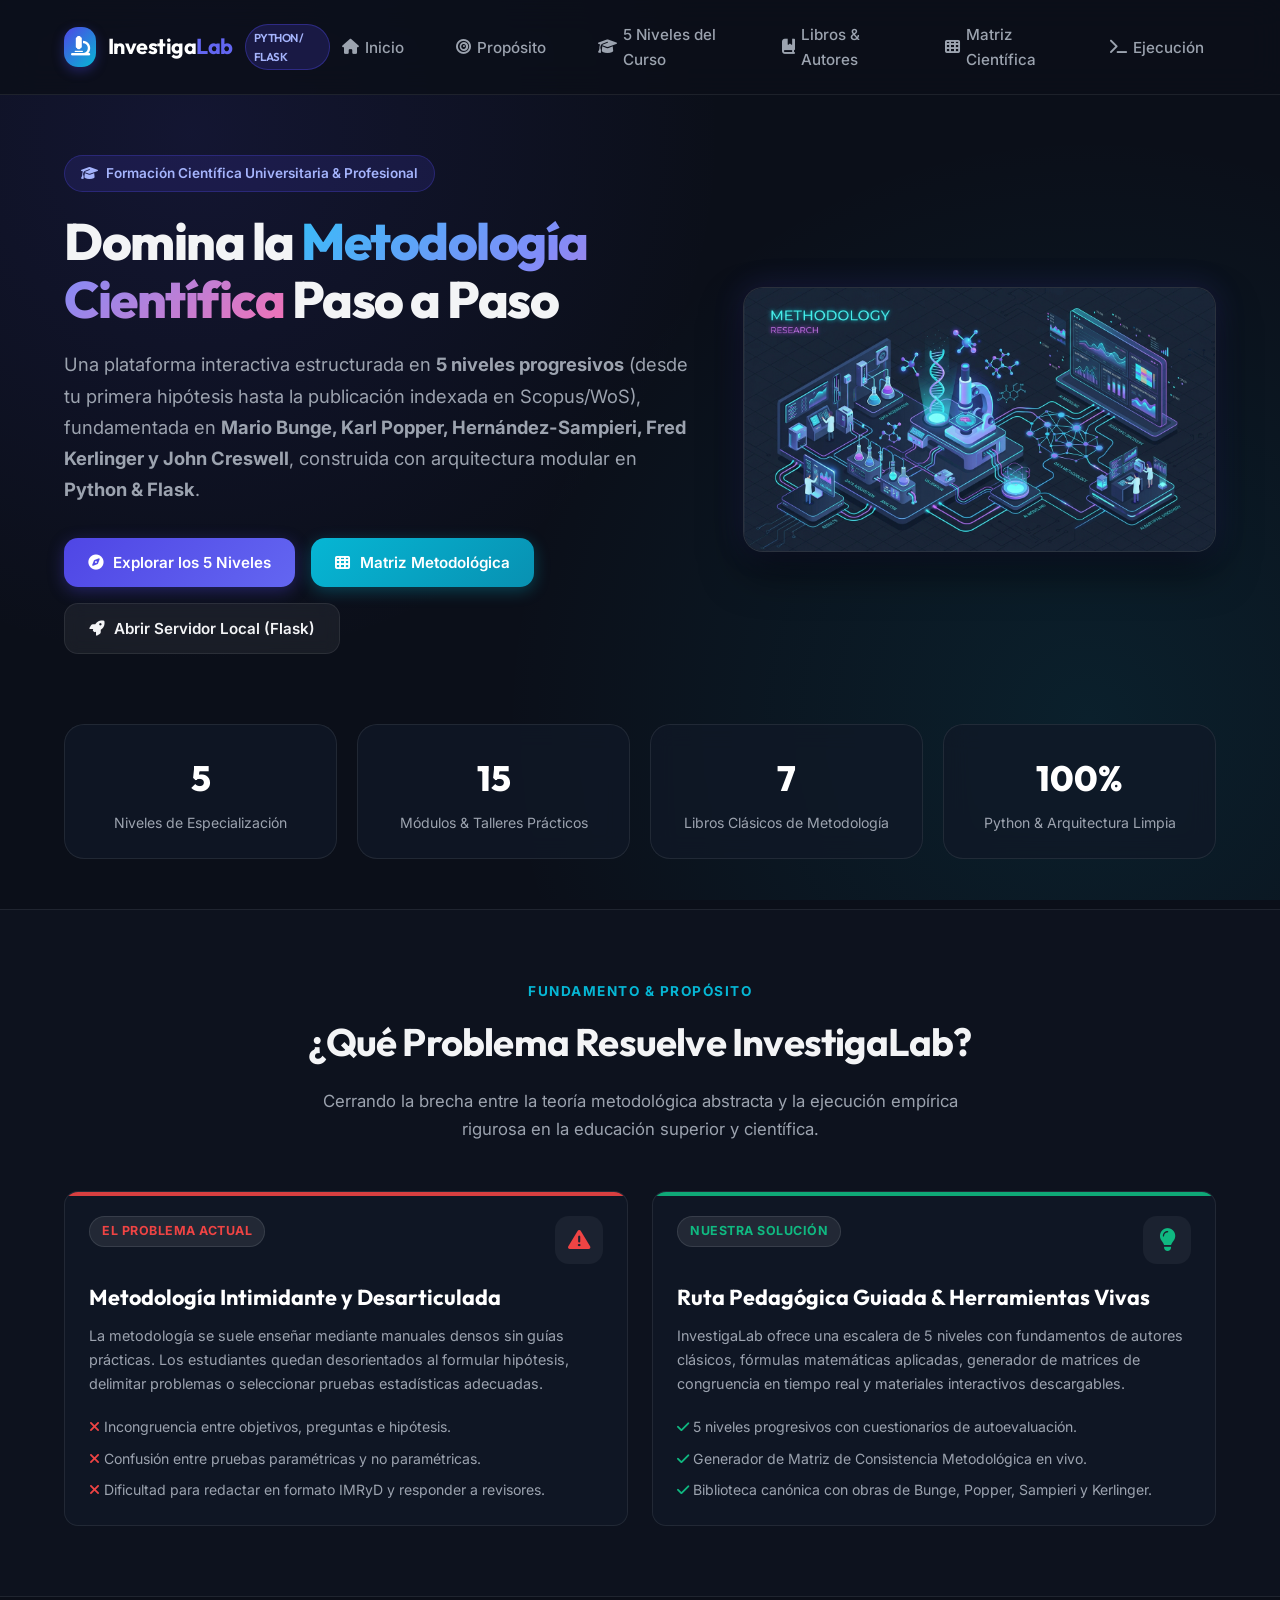
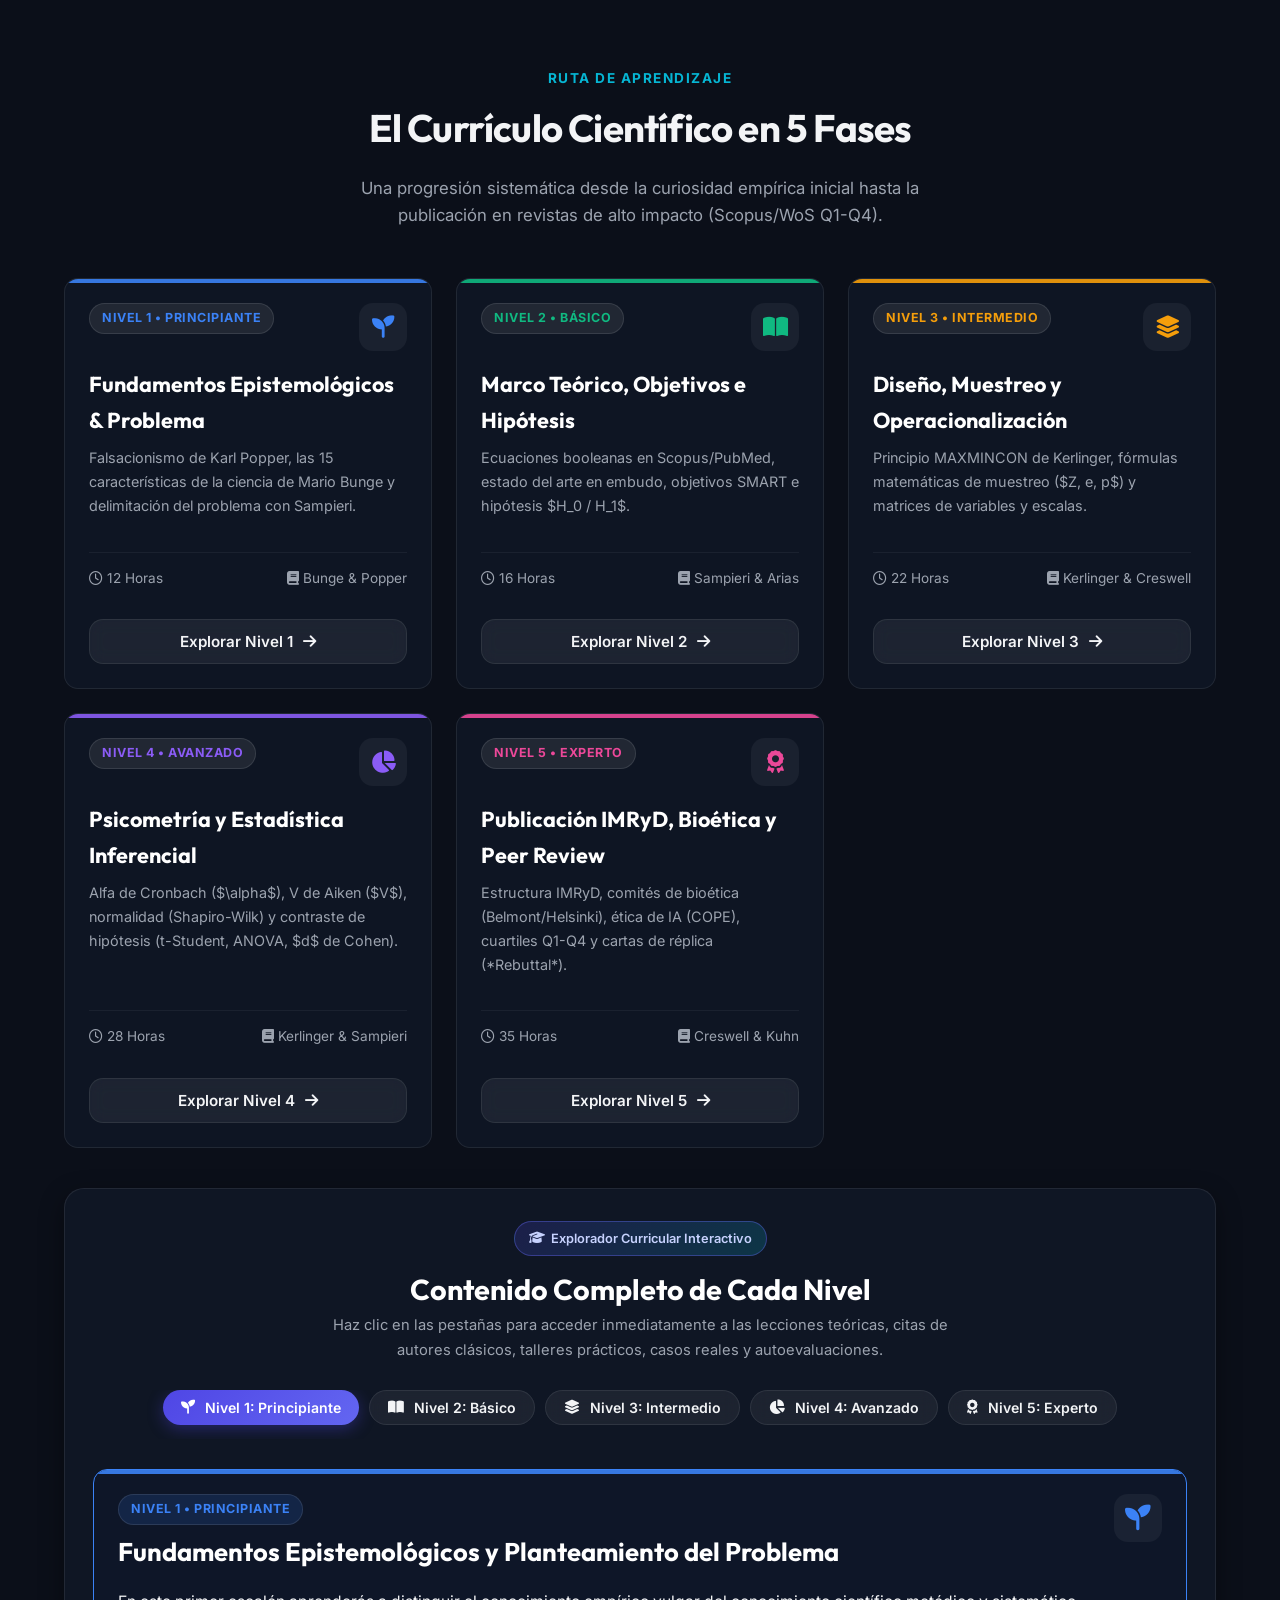
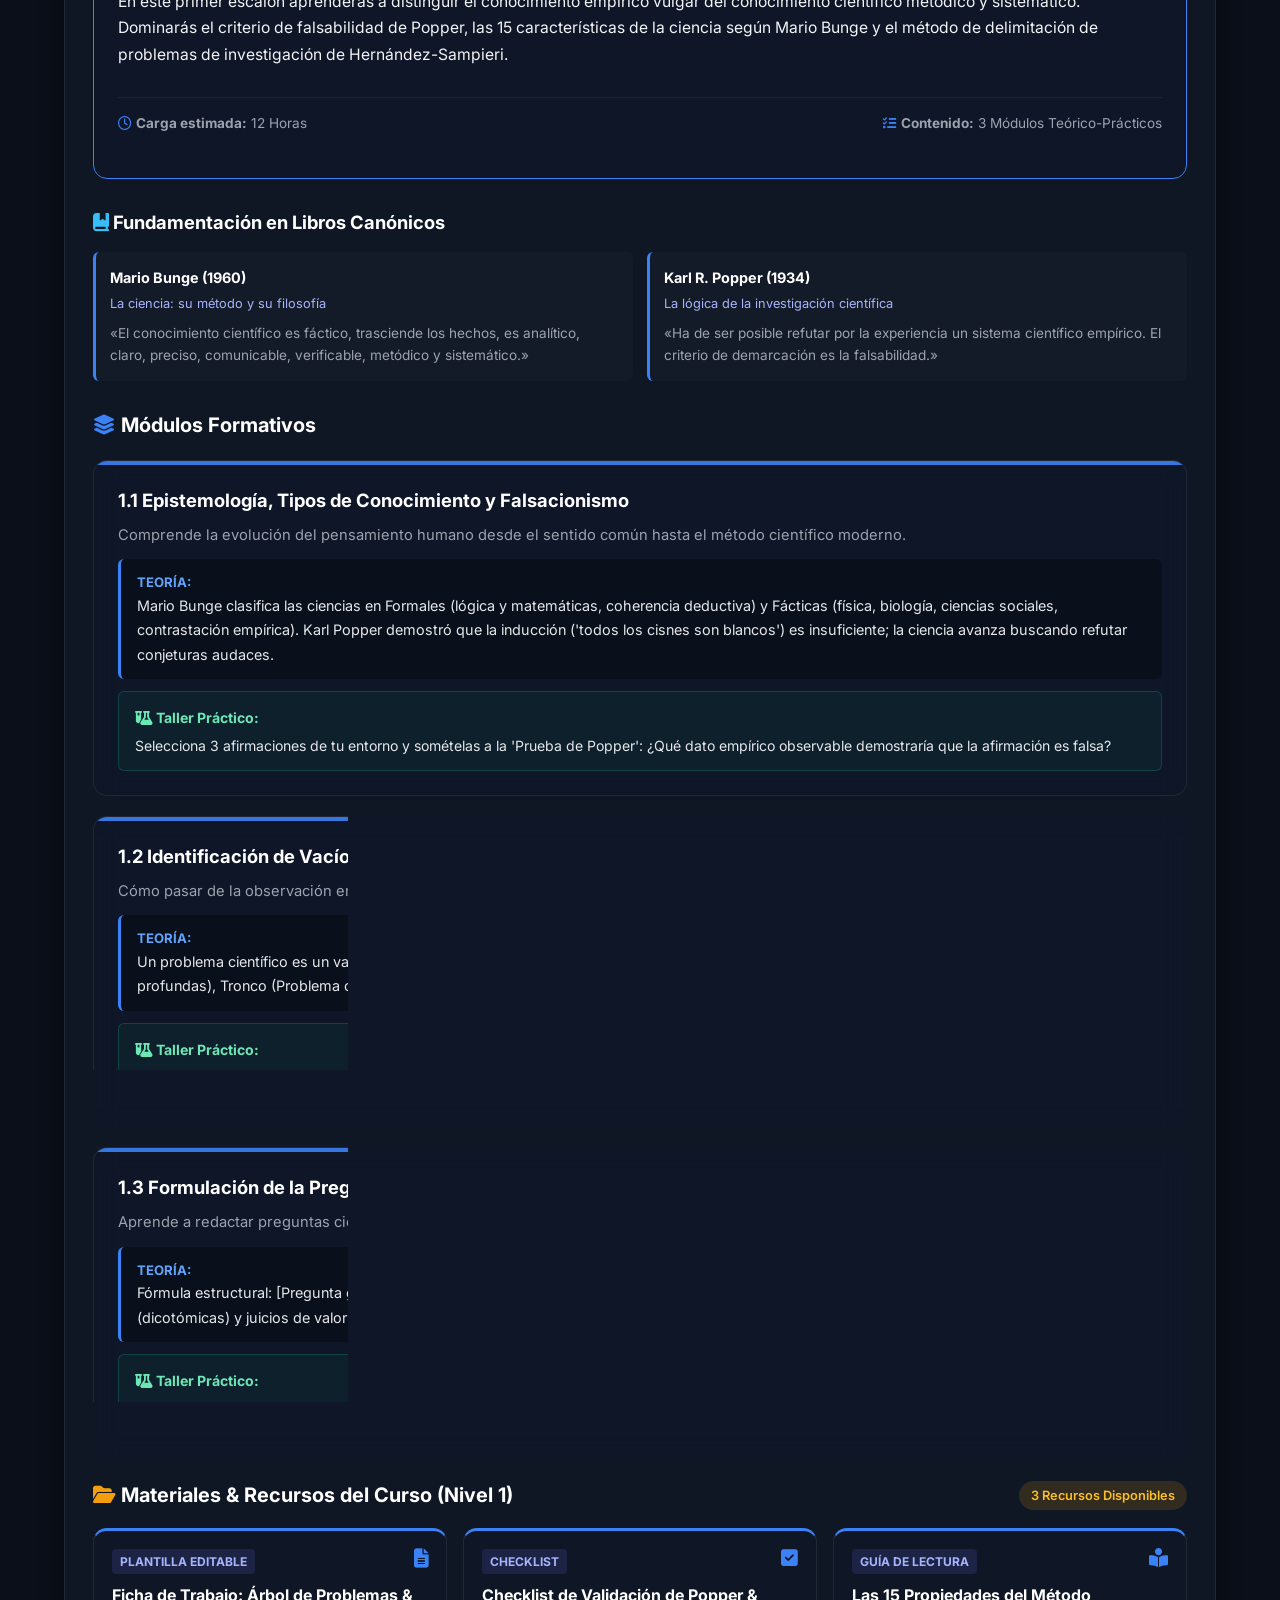
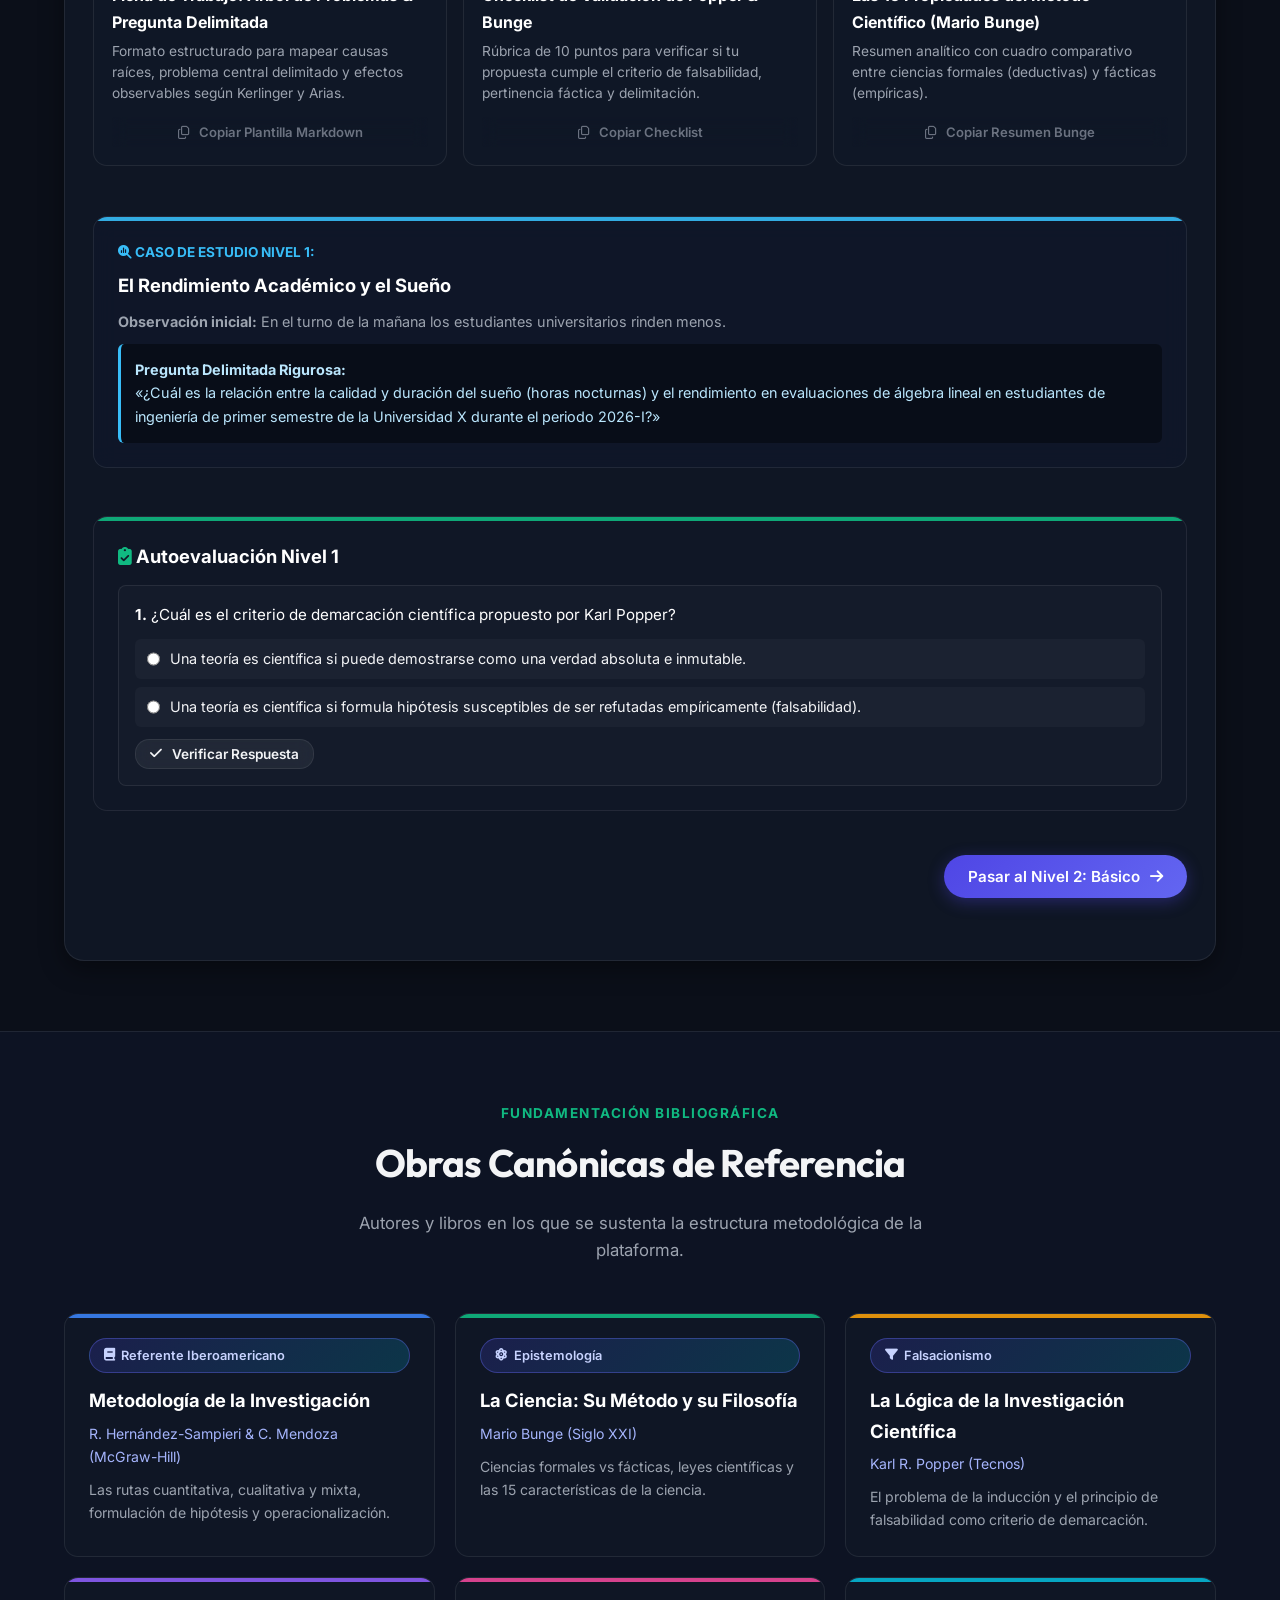
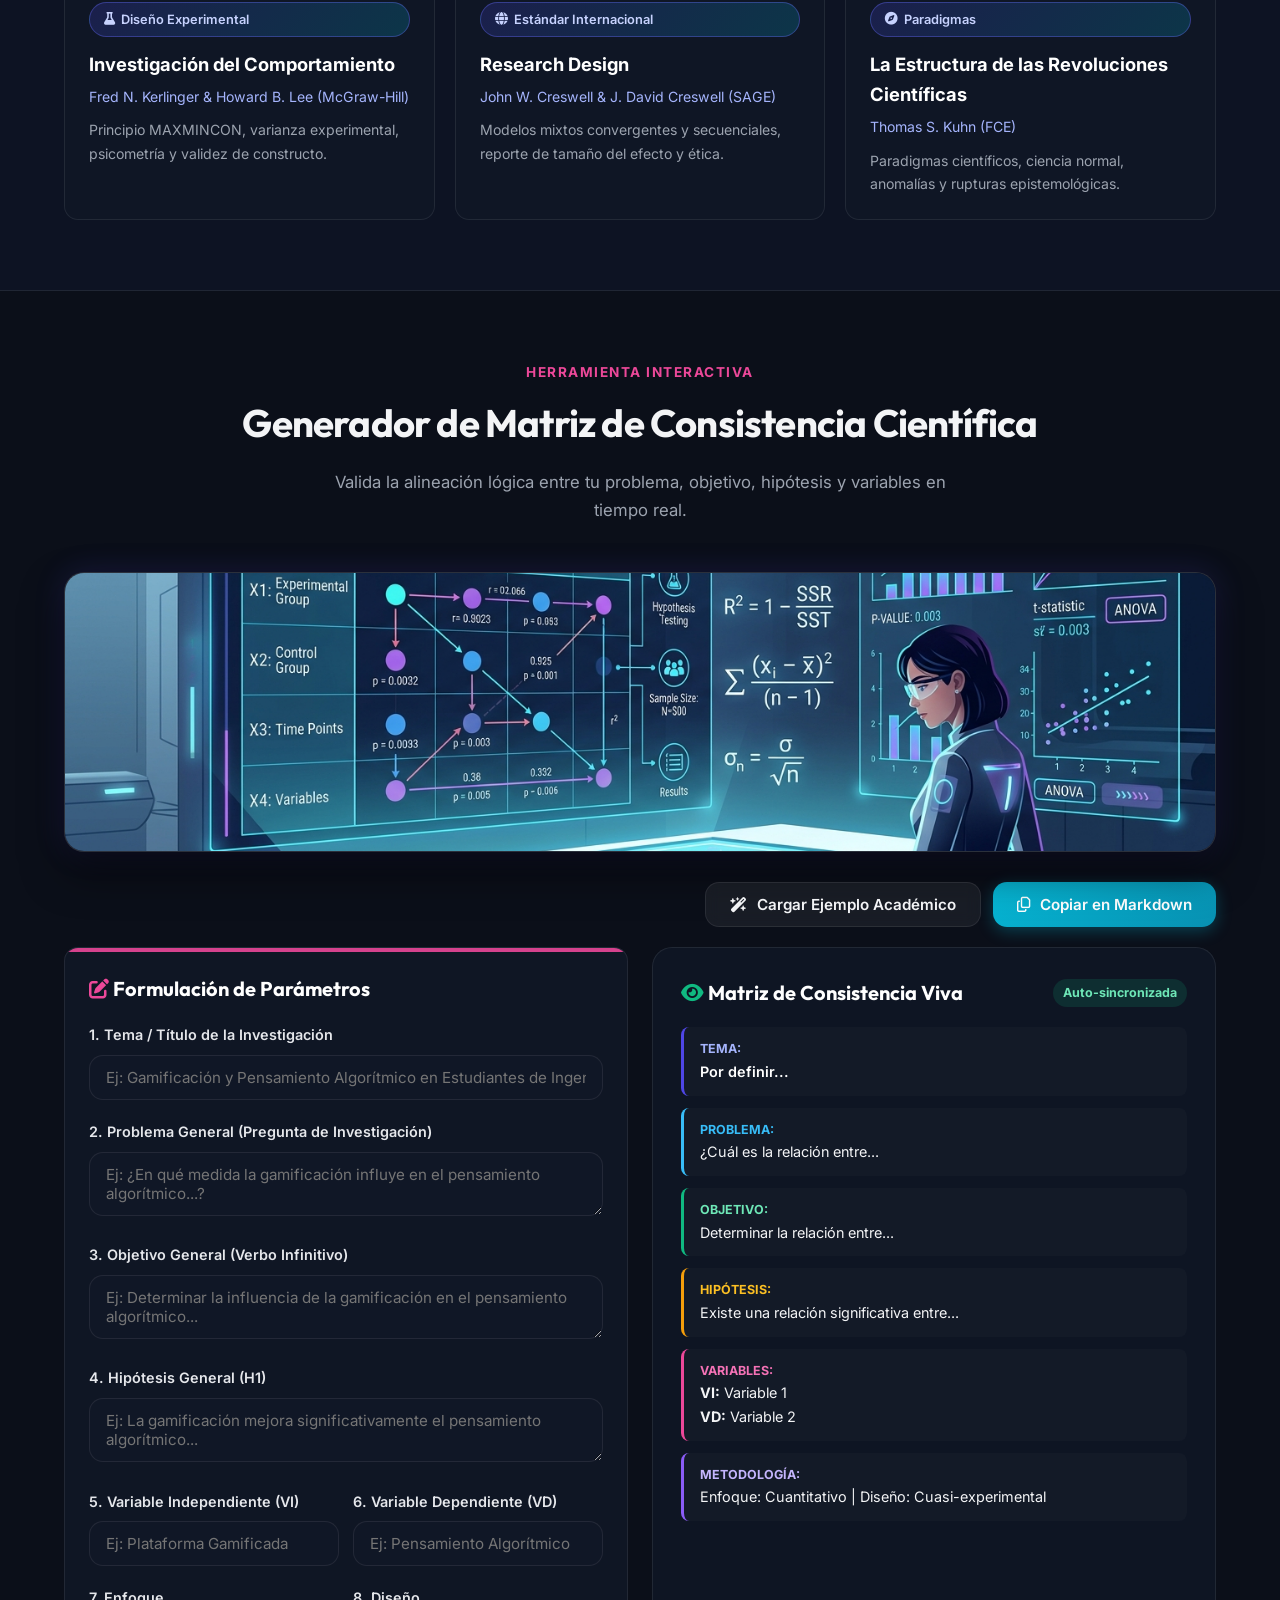
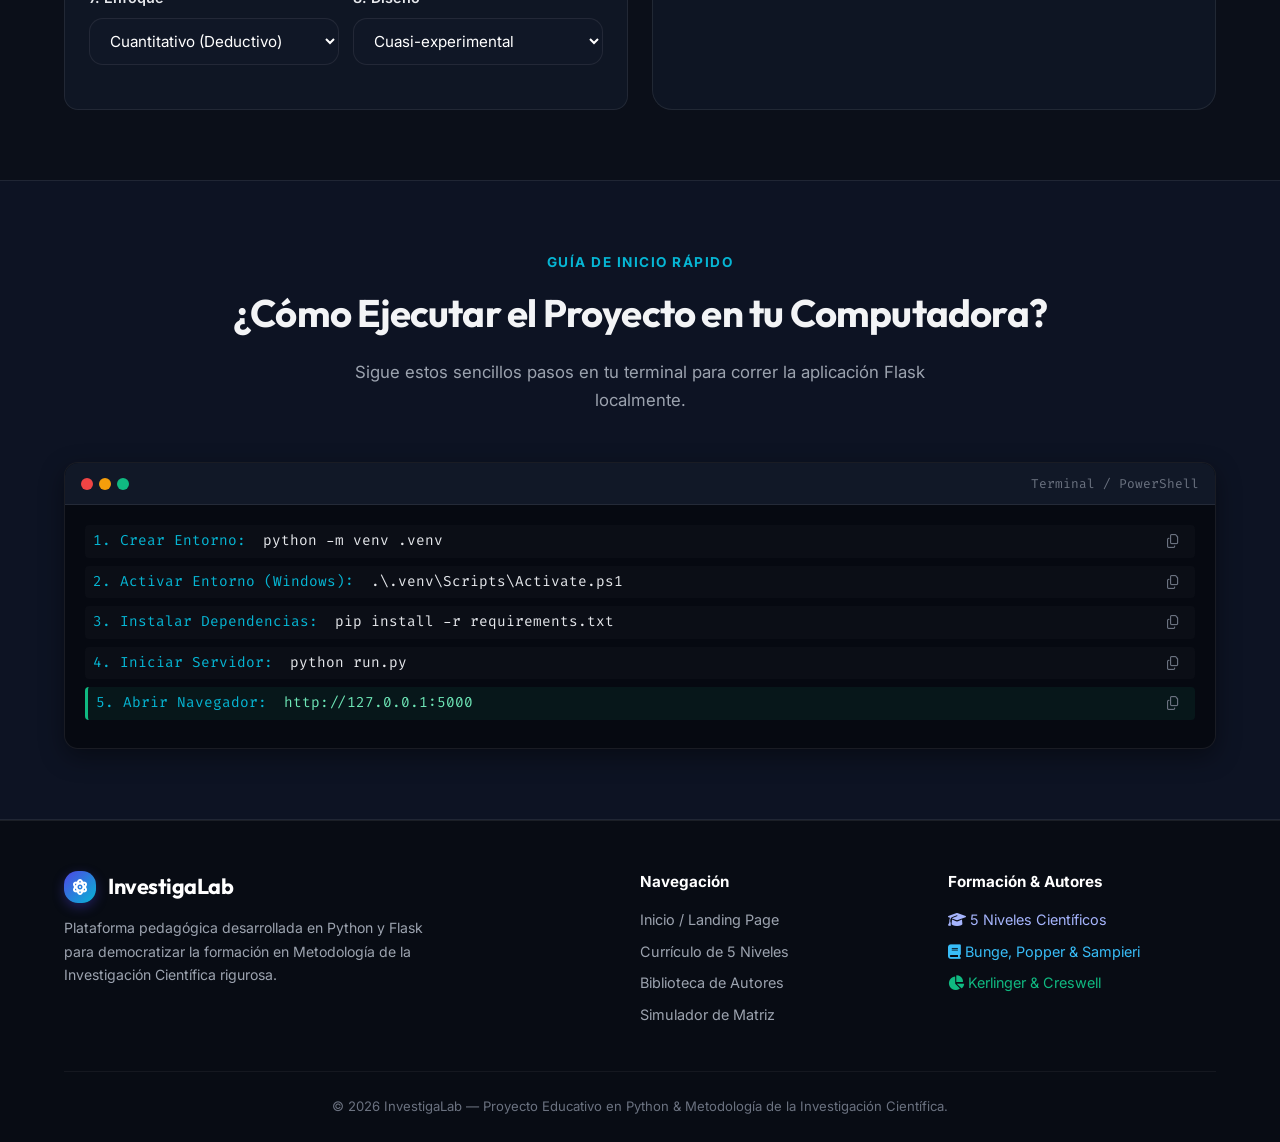
==== commit 4250e8c4: "feat: complete 5-level course breakdown with interactive materials, clean presentation UI, and updat" ====
--- a/index.html
+++ b/index.html
@@ -57,10 +57,9 @@
                 <ul class="nav-links">
                     <li><a href="#inicio" class="nav-link"><i class="fa-solid fa-house"></i> Inicio</a></li>
                     <li><a href="#problema" class="nav-link"><i class="fa-solid fa-bullseye"></i> Propósito</a></li>
-                    <li><a href="#niveles" class="nav-link"><i class="fa-solid fa-graduation-cap"></i> 5 Niveles</a></li>
+                    <li><a href="#niveles" class="nav-link"><i class="fa-solid fa-graduation-cap"></i> 5 Niveles del Curso</a></li>
                     <li><a href="#biblioteca" class="nav-link"><i class="fa-solid fa-book-bookmark"></i> Libros & Autores</a></li>
-                    <li><a href="#matriz" class="nav-link"><i class="fa-solid fa-table-cells"></i> Matriz Viva</a></li>
-                    <li><a href="#arquitectura" class="nav-link pipeline-tab"><i class="fa-solid fa-diagram-project"></i> Pipeline Archify</a></li>
+                    <li><a href="#matriz" class="nav-link"><i class="fa-solid fa-table-cells"></i> Matriz Científica</a></li>
                     <li><a href="#ejecutar" class="nav-link"><i class="fa-solid fa-terminal"></i> Ejecución</a></li>
                 </ul>
             </nav>
@@ -162,12 +161,12 @@
                         </div>
                         <h3 class="level-card-title">Ruta Pedagógica Guiada & Herramientas Vivas</h3>
                         <p class="level-card-subtitle">
-                            InvestigaLab ofrece una escalera de 5 niveles con fundamentos de autores clásicos, fórmulas matemáticas, generador de matrices de congruencia en tiempo real y arquitectura de software al estilo Archify.
+                            InvestigaLab ofrece una escalera de 5 niveles con fundamentos de autores clásicos, fórmulas matemáticas aplicadas, generador de matrices de congruencia en tiempo real y materiales interactivos descargables.
                         </p>
                         <ul style="list-style: none; font-size: 0.88rem; color: var(--text-muted); display: flex; flex-direction: column; gap: 8px;">
                             <li><i class="fa-solid fa-check" style="color: #10b981;"></i> 5 niveles progresivos con cuestionarios de autoevaluación.</li>
                             <li><i class="fa-solid fa-check" style="color: #10b981;"></i> Generador de Matriz de Consistencia Metodológica en vivo.</li>
-                            <li><i class="fa-solid fa-check" style="color: #10b981;"></i> Pipeline de software desacoplado y documentado con Archify.</li>
+                            <li><i class="fa-solid fa-check" style="color: #10b981;"></i> Biblioteca canónica con obras de Bunge, Popper, Sampieri y Kerlinger.</li>
                         </ul>
                     </div>
                 </div>
@@ -185,7 +184,8 @@
                     </p>
                 </div>
 
-                <div class="levels-grid">
+                <!-- Tarjetas de Resumen de los 5 Niveles -->
+                <div class="levels-grid" style="margin-bottom: 40px;">
                     <!-- Nivel 1 -->
                     <div class="level-card" style="--level-color: #3b82f6;">
                         <div class="level-card-header">
@@ -193,11 +193,14 @@
                             <div class="level-icon-wrap"><i class="fa-solid fa-seedling"></i></div>
                         </div>
                         <h3 class="level-card-title">Fundamentos Epistemológicos & Problema</h3>
-                        <p class="level-card-subtitle">Falsacionismo de Karl Popper, las 15 características de la ciencia de Mario Bunge y formulación de preguntas no dicotómicas.</p>
+                        <p class="level-card-subtitle">Falsacionismo de Karl Popper, las 15 características de la ciencia de Mario Bunge y delimitación del problema con Sampieri.</p>
                         <div class="level-meta">
                             <span><i class="fa-regular fa-clock"></i> 12 Horas</span>
                             <span><i class="fa-solid fa-book"></i> Bunge & Popper</span>
                         </div>
+                        <button class="btn btn-secondary open-level-btn" data-target-level="principiante" style="width: 100%; justify-content: center; margin-top: 10px;">
+                            Explorar Nivel 1 <i class="fa-solid fa-arrow-right"></i>
+                        </button>
                     </div>
 
                     <!-- Nivel 2 -->
@@ -207,11 +210,14 @@
                             <div class="level-icon-wrap"><i class="fa-solid fa-book-open"></i></div>
                         </div>
                         <h3 class="level-card-title">Marco Teórico, Objetivos e Hipótesis</h3>
-                        <p class="level-card-subtitle">Ecuaciones booleanas en Scopus/PubMed, estado del arte en embudo, objetivos SMART e hipótesis $H_0 / H_1$ según Sampieri.</p>
+                        <p class="level-card-subtitle">Ecuaciones booleanas en Scopus/PubMed, estado del arte en embudo, objetivos SMART e hipótesis $H_0 / H_1$.</p>
                         <div class="level-meta">
                             <span><i class="fa-regular fa-clock"></i> 16 Horas</span>
                             <span><i class="fa-solid fa-book"></i> Sampieri & Arias</span>
                         </div>
+                        <button class="btn btn-secondary open-level-btn" data-target-level="basico" style="width: 100%; justify-content: center; margin-top: 10px;">
+                            Explorar Nivel 2 <i class="fa-solid fa-arrow-right"></i>
+                        </button>
                     </div>
 
                     <!-- Nivel 3 -->
@@ -221,11 +227,14 @@
                             <div class="level-icon-wrap"><i class="fa-solid fa-layer-group"></i></div>
                         </div>
                         <h3 class="level-card-title">Diseño, Muestreo y Operacionalización</h3>
-                        <p class="level-card-subtitle">Principio MAXMINCON de Kerlinger, fórmulas matemáticas de muestreo ($Z, e, p$) y matrices de variables (escalas nominal, ordinal, intervalo, razón).</p>
+                        <p class="level-card-subtitle">Principio MAXMINCON de Kerlinger, fórmulas matemáticas de muestreo ($Z, e, p$) y matrices de variables y escalas.</p>
                         <div class="level-meta">
                             <span><i class="fa-regular fa-clock"></i> 22 Horas</span>
                             <span><i class="fa-solid fa-book"></i> Kerlinger & Creswell</span>
                         </div>
+                        <button class="btn btn-secondary open-level-btn" data-target-level="intermedio" style="width: 100%; justify-content: center; margin-top: 10px;">
+                            Explorar Nivel 3 <i class="fa-solid fa-arrow-right"></i>
+                        </button>
                     </div>
 
                     <!-- Nivel 4 -->
@@ -235,11 +244,14 @@
                             <div class="level-icon-wrap"><i class="fa-solid fa-chart-pie"></i></div>
                         </div>
                         <h3 class="level-card-title">Psicometría y Estadística Inferencial</h3>
-                        <p class="level-card-subtitle">Alfa de Cronbach ($\alpha$), V de Aiken ($V$), pruebas de normalidad (Shapiro-Wilk) y contraste de hipótesis (t-Student, ANOVA, $d$ de Cohen).</p>
+                        <p class="level-card-subtitle">Alfa de Cronbach ($\alpha$), V de Aiken ($V$), normalidad (Shapiro-Wilk) y contraste de hipótesis (t-Student, ANOVA, $d$ de Cohen).</p>
                         <div class="level-meta">
                             <span><i class="fa-regular fa-clock"></i> 28 Horas</span>
                             <span><i class="fa-solid fa-book"></i> Kerlinger & Sampieri</span>
                         </div>
+                        <button class="btn btn-secondary open-level-btn" data-target-level="avanzado" style="width: 100%; justify-content: center; margin-top: 10px;">
+                            Explorar Nivel 4 <i class="fa-solid fa-arrow-right"></i>
+                        </button>
                     </div>
 
                     <!-- Nivel 5 -->
@@ -249,12 +261,952 @@
                             <div class="level-icon-wrap"><i class="fa-solid fa-award"></i></div>
                         </div>
                         <h3 class="level-card-title">Publicación IMRyD, Bioética y Peer Review</h3>
-                        <p class="level-card-subtitle">Estructura IMRyD, comités de bioética (Belmont/Helsinki), directrices éticas de IA (COPE), cuartiles Q1-Q4 y cartas de réplica (*Rebuttal*).</p>
+                        <p class="level-card-subtitle">Estructura IMRyD, comités de bioética (Belmont/Helsinki), ética de IA (COPE), cuartiles Q1-Q4 y cartas de réplica (*Rebuttal*).</p>
                         <div class="level-meta">
                             <span><i class="fa-regular fa-clock"></i> 35 Horas</span>
                             <span><i class="fa-solid fa-book"></i> Creswell & Kuhn</span>
                         </div>
-                    </div>
+                        <button class="btn btn-secondary open-level-btn" data-target-level="experto" style="width: 100%; justify-content: center; margin-top: 10px;">
+                            Explorar Nivel 5 <i class="fa-solid fa-arrow-right"></i>
+                        </button>
+                    </div>
+                </div>
+
+                <!-- Explorador Interactivo Detallado de los 5 Niveles -->
+                <div id="explorador-niveles" style="background: rgba(17, 24, 39, 0.85); border: 1px solid var(--border-color); border-radius: var(--radius-lg); padding: 32px 28px; box-shadow: var(--shadow-md);">
+                    
+                    <div style="text-align: center; margin-bottom: 28px;">
+                        <span class="gh-badge"><i class="fa-solid fa-graduation-cap"></i> Explorador Curricular Interactivo</span>
+                        <h3 style="font-family: var(--font-heading); font-size: 1.8rem; color: #fff; margin-top: 10px;">
+                            Contenido Completo de Cada Nivel
+                        </h3>
+                        <p style="font-size: 0.92rem; color: var(--text-muted); max-width: 650px; margin: 0 auto;">
+                            Haz clic en las pestañas para acceder inmediatamente a las lecciones teóricas, citas de autores clásicos, talleres prácticos, casos reales y autoevaluaciones.
+                        </p>
+                    </div>
+
+                    <!-- Selector de Pestañas de Niveles -->
+                    <div style="display: flex; gap: 10px; overflow-x: auto; padding-bottom: 14px; margin-bottom: 30px; justify-content: center; flex-wrap: wrap;">
+                        <button class="btn btn-primary level-tab-btn active" data-target-level="principiante" style="border-radius: var(--radius-full); font-size: 0.88rem; padding: 8px 18px;">
+                            <i class="fa-solid fa-seedling"></i> Nivel 1: Principiante
+                        </button>
+                        <button class="btn btn-secondary level-tab-btn" data-target-level="basico" style="border-radius: var(--radius-full); font-size: 0.88rem; padding: 8px 18px;">
+                            <i class="fa-solid fa-book-open"></i> Nivel 2: Básico
+                        </button>
+                        <button class="btn btn-secondary level-tab-btn" data-target-level="intermedio" style="border-radius: var(--radius-full); font-size: 0.88rem; padding: 8px 18px;">
+                            <i class="fa-solid fa-layer-group"></i> Nivel 3: Intermedio
+                        </button>
+                        <button class="btn btn-secondary level-tab-btn" data-target-level="avanzado" style="border-radius: var(--radius-full); font-size: 0.88rem; padding: 8px 18px;">
+                            <i class="fa-solid fa-chart-pie"></i> Nivel 4: Avanzado
+                        </button>
+                        <button class="btn btn-secondary level-tab-btn" data-target-level="experto" style="border-radius: var(--radius-full); font-size: 0.88rem; padding: 8px 18px;">
+                            <i class="fa-solid fa-award"></i> Nivel 5: Experto
+                        </button>
+                    </div>
+
+                    <!-- ================= PANEL 1: PRINCIPIANTE ================= -->
+                    <div id="panel-principiante" class="level-panel" style="display: block;">
+                        <div class="level-card" style="--level-color: #3b82f6; border-color: #3b82f6; background: rgba(15, 23, 42, 0.85); margin-bottom: 28px;">
+                            <div class="level-card-header">
+                                <div>
+                                    <span class="level-badge" style="color: #3b82f6; background: rgba(59, 130, 246, 0.15);">Nivel 1 • Principiante</span>
+                                    <h3 style="font-family: var(--font-heading); font-size: 1.6rem; color: #fff; margin-top: 6px;">
+                                        Fundamentos Epistemológicos y Planteamiento del Problema
+                                    </h3>
+                                </div>
+                                <div class="level-icon-wrap" style="color: #3b82f6; font-size: 1.6rem;"><i class="fa-solid fa-seedling"></i></div>
+                            </div>
+                            <p style="color: var(--text-main); font-size: 0.98rem; line-height: 1.7; margin-bottom: 14px;">
+                                En este primer escalón aprenderás a distinguir el conocimiento empírico vulgar del conocimiento científico metódico y sistemático. Dominarás el criterio de falsabilidad de Popper, las 15 características de la ciencia según Mario Bunge y el método de delimitación de problemas de investigación de Hernández-Sampieri.
+                            </p>
+                            <div class="level-meta">
+                                <span><i class="fa-regular fa-clock" style="color: #3b82f6;"></i> <strong>Carga estimada:</strong> 12 Horas</span>
+                                <span><i class="fa-solid fa-list-check" style="color: #3b82f6;"></i> <strong>Contenido:</strong> 3 Módulos Teórico-Prácticos</span>
+                            </div>
+                        </div>
+
+                        <!-- Citas Epistemológicas -->
+                        <div style="margin-bottom: 28px;">
+                            <h4 style="color: #fff; font-size: 1.15rem; margin-bottom: 14px;"><i class="fa-solid fa-book-bookmark" style="color: #38bdf8;"></i> Fundamentación en Libros Canónicos</h4>
+                            <div style="display: grid; grid-template-columns: repeat(auto-fit, minmax(280px, 1fr)); gap: 14px;">
+                                <div style="background: rgba(255,255,255,0.02); border-left: 3px solid #3b82f6; padding: 14px; border-radius: 6px;">
+                                    <strong style="color: #fff; display: block; font-size: 0.9rem;">Mario Bunge (1960)</strong>
+                                    <span style="color: #a5b4fc; font-size: 0.8rem;">La ciencia: su método y su filosofía</span>
+                                    <blockquote style="font-size: 0.85rem; color: var(--text-muted); margin-top: 6px;">«El conocimiento científico es fáctico, trasciende los hechos, es analítico, claro, preciso, comunicable, verificable, metódico y sistemático.»</blockquote>
+                                </div>
+                                <div style="background: rgba(255,255,255,0.02); border-left: 3px solid #3b82f6; padding: 14px; border-radius: 6px;">
+                                    <strong style="color: #fff; display: block; font-size: 0.9rem;">Karl R. Popper (1934)</strong>
+                                    <span style="color: #a5b4fc; font-size: 0.8rem;">La lógica de la investigación científica</span>
+                                    <blockquote style="font-size: 0.85rem; color: var(--text-muted); margin-top: 6px;">«Ha de ser posible refutar por la experiencia un sistema científico empírico. El criterio de demarcación es la falsabilidad.»</blockquote>
+                                </div>
+                            </div>
+                        </div>
+
+                        <!-- Módulos Detallados -->
+                        <h4 style="color: #fff; font-size: 1.25rem; margin-bottom: 18px;"><i class="fa-solid fa-layer-group" style="color: #3b82f6;"></i> Módulos Formativos</h4>
+                        <div style="display: flex; flex-direction: column; gap: 20px; margin-bottom: 30px;">
+                            <div class="level-card" style="--level-color: #3b82f6; background: rgba(15, 23, 42, 0.65);">
+                                <h5 style="color: #fff; font-size: 1.15rem; margin-bottom: 8px;">1.1 Epistemología, Tipos de Conocimiento y Falsacionismo</h5>
+                                <p style="color: var(--text-muted); font-size: 0.92rem; margin-bottom: 12px;">Comprende la evolución del pensamiento humano desde el sentido común hasta el método científico moderno.</p>
+                                <div style="background: rgba(0,0,0,0.3); border-left: 3px solid #3b82f6; padding: 12px 16px; border-radius: 6px; font-size: 0.9rem; color: #e5e7eb; margin-bottom: 12px; line-height: 1.7;">
+                                    <strong style="color: #60a5fa; display: block; font-size: 0.82rem; text-transform: uppercase;">Teoría:</strong>
+                                    Mario Bunge clasifica las ciencias en Formales (lógica y matemáticas, coherencia deductiva) y Fácticas (física, biología, ciencias sociales, contrastación empírica). Karl Popper demostró que la inducción ('todos los cisnes son blancos') es insuficiente; la ciencia avanza buscando refutar conjeturas audaces.
+                                </div>
+                                <div style="background: rgba(16, 185, 129, 0.06); border: 1px solid rgba(16, 185, 129, 0.25); border-radius: 6px; padding: 12px 16px;">
+                                    <strong style="color: #6ee7b7; font-size: 0.88rem;"><i class="fa-solid fa-flask-vial"></i> Taller Práctico:</strong>
+                                    <p style="font-size: 0.88rem; color: #e5e7eb; margin-top: 4px;">Selecciona 3 afirmaciones de tu entorno y somételas a la 'Prueba de Popper': ¿Qué dato empírico observable demostraría que la afirmación es falsa?</p>
+                                </div>
+                            </div>
+
+                            <div class="level-card" style="--level-color: #3b82f6; background: rgba(15, 23, 42, 0.65);">
+                                <h5 style="color: #fff; font-size: 1.15rem; margin-bottom: 8px;">1.2 Identificación de Vacíos de Conocimiento y Árbol de Problemas</h5>
+                                <p style="color: var(--text-muted); font-size: 0.92rem; margin-bottom: 12px;">Cómo pasar de la observación empírica a la detección de una brecha en la literatura científica.</p>
+                                <div style="background: rgba(0,0,0,0.3); border-left: 3px solid #3b82f6; padding: 12px 16px; border-radius: 6px; font-size: 0.9rem; color: #e5e7eb; margin-bottom: 12px; line-height: 1.7;">
+                                    <strong style="color: #60a5fa; display: block; font-size: 0.82rem; text-transform: uppercase;">Teoría:</strong>
+                                    Un problema científico es un vacío de conocimiento (Arias, 2012; Sampieri, 2018). La técnica del Árbol de Problemas mapea: Raíces (Causas profundas), Tronco (Problema central o fenómeno) y Ramas (Efectos o consecuencias observadas).
+                                </div>
+                                <div style="background: rgba(16, 185, 129, 0.06); border: 1px solid rgba(16, 185, 129, 0.25); border-radius: 6px; padding: 12px 16px;">
+                                    <strong style="color: #6ee7b7; font-size: 0.88rem;"><i class="fa-solid fa-flask-vial"></i> Taller Práctico:</strong>
+                                    <p style="font-size: 0.88rem; color: #e5e7eb; margin-top: 4px;">Dibuja un árbol de problemas definiendo 3 causas raíz, 1 problema central delimitado y 3 consecuencias observables.</p>
+                                </div>
+                            </div>
+
+                            <div class="level-card" style="--level-color: #3b82f6; background: rgba(15, 23, 42, 0.65);">
+                                <h5 style="color: #fff; font-size: 1.15rem; margin-bottom: 8px;">1.3 Formulación de la Pregunta de Investigación y Delimitación</h5>
+                                <p style="color: var(--text-muted); font-size: 0.92rem; margin-bottom: 12px;">Aprende a redactar preguntas científicas rigurosas evitando errores dicotómicos.</p>
+                                <div style="background: rgba(0,0,0,0.3); border-left: 3px solid #3b82f6; padding: 12px 16px; border-radius: 6px; font-size: 0.9rem; color: #e5e7eb; margin-bottom: 12px; line-height: 1.7;">
+                                    <strong style="color: #60a5fa; display: block; font-size: 0.82rem; text-transform: uppercase;">Teoría:</strong>
+                                    Fórmula estructural: [Pregunta guía] + [Variables] + [Unidad de análisis / Población] + [Contexto / Espacio] + [Tiempo]. Evitar preguntas de 'Sí/No' (dicotómicas) y juicios de valor morales.
+                                </div>
+                                <div style="background: rgba(16, 185, 129, 0.06); border: 1px solid rgba(16, 185, 129, 0.25); border-radius: 6px; padding: 12px 16px;">
+                                    <strong style="color: #6ee7b7; font-size: 0.88rem;"><i class="fa-solid fa-flask-vial"></i> Taller Práctico:</strong>
+                                    <p style="font-size: 0.88rem; color: #e5e7eb; margin-top: 4px;">Convierte una inquietud general en una pregunta formal de investigación aplicando los 5 elementos de la fórmula estructural.</p>
+                                </div>
+                            </div>
+                        <!-- Materiales, Recursos & Plantillas del Nivel 1 -->
+                        <div style="margin-bottom: 30px;">
+                            <div style="display: flex; align-items: center; justify-content: space-between; margin-bottom: 16px; flex-wrap: wrap; gap: 10px;">
+                                <h4 style="color: #fff; font-size: 1.25rem;">
+                                    <i class="fa-solid fa-folder-open" style="color: #f59e0b;"></i> Materiales & Recursos del Curso (Nivel 1)
+                                </h4>
+                                <span class="badge" style="background: rgba(245, 158, 11, 0.15); color: #fbbf24; padding: 4px 12px; border-radius: var(--radius-full); font-size: 0.8rem; font-weight: 600;">
+                                    3 Recursos Disponibles
+                                </span>
+                            </div>
+
+                            <div style="display: grid; grid-template-columns: repeat(auto-fit, minmax(280px, 1fr)); gap: 16px;">
+                                <div style="background: rgba(17, 24, 39, 0.75); border: 1px solid var(--border-color); border-top: 3px solid #3b82f6; border-radius: var(--radius-md); padding: 18px; display: flex; flex-direction: column; justify-content: space-between;">
+                                    <div>
+                                        <div style="display: flex; justify-content: space-between; align-items: flex-start; margin-bottom: 8px;">
+                                            <span style="font-size: 0.75rem; text-transform: uppercase; color: #a5b4fc; font-weight: 700; background: rgba(99, 102, 241, 0.15); padding: 3px 8px; border-radius: 4px;">Plantilla Editable</span>
+                                            <i class="fa-solid fa-file-lines" style="color: #3b82f6; font-size: 1.2rem;"></i>
+                                        </div>
+                                        <h5 style="color: #fff; font-size: 1rem; margin-bottom: 6px;">Ficha de Trabajo: Árbol de Problemas & Pregunta Delimitada</h5>
+                                        <p style="color: var(--text-muted); font-size: 0.86rem; line-height: 1.5; margin-bottom: 14px;">Formato estructurado para mapear causas raíces, problema central delimitado y efectos observables según Kerlinger y Arias.</p>
+                                    </div>
+                                    <button class="btn btn-secondary copy-btn" data-copy="# PLANTILLA DE ÁRBOL DE PROBLEMAS CIENTÍFICO&#10;&#10;1. Causas Raíces (Por qué ocurre):&#10; - Causa 1: ...&#10; - Causa 2: ...&#10; - Causa 3: ...&#10;&#10;2. Problema Central Delimitado:&#10; ¿Cuál es la relación entre [Variable 1] y [Variable 2] en [Población] en [Contexto] durante [Periodo]?&#10;&#10;3. Efectos o Consecuencias Observables:&#10; - Efecto 1: ...&#10; - Efecto 2: ..." style="width: 100%; justify-content: center; font-size: 0.82rem; padding: 7px 12px;">
+                                        <i class="fa-regular fa-copy"></i> Copiar Plantilla Markdown
+                                    </button>
+                                </div>
+
+                                <div style="background: rgba(17, 24, 39, 0.75); border: 1px solid var(--border-color); border-top: 3px solid #3b82f6; border-radius: var(--radius-md); padding: 18px; display: flex; flex-direction: column; justify-content: space-between;">
+                                    <div>
+                                        <div style="display: flex; justify-content: space-between; align-items: flex-start; margin-bottom: 8px;">
+                                            <span style="font-size: 0.75rem; text-transform: uppercase; color: #a5b4fc; font-weight: 700; background: rgba(99, 102, 241, 0.15); padding: 3px 8px; border-radius: 4px;">Checklist</span>
+                                            <i class="fa-solid fa-square-check" style="color: #3b82f6; font-size: 1.2rem;"></i>
+                                        </div>
+                                        <h5 style="color: #fff; font-size: 1rem; margin-bottom: 6px;">Checklist de Validación de Popper & Bunge</h5>
+                                        <p style="color: var(--text-muted); font-size: 0.86rem; line-height: 1.5; margin-bottom: 14px;">Rúbrica de 10 puntos para verificar si tu propuesta cumple el criterio de falsabilidad, pertinencia fáctica y delimitación.</p>
+                                    </div>
+                                    <button class="btn btn-secondary copy-btn" data-copy="# CHECKLIST DE VALIDACIÓN EPISTEMOLÓGICA (POPPER & BUNGE)&#10;[ ] 1. ¿El problema expresa una relación entre 2 o más variables observables?&#10;[ ] 2. ¿Evita juicios de valor morales o de opinión subjetiva?&#10;[ ] 3. ¿Es susceptible de someterse a prueba empírica (falsabilidad)?&#10;[ ] 4. ¿Está delimitado espacial, temporal y poblacionalmente?&#10;[ ] 5. ¿Existe viabilidad ética y acceso al campo de recolección?" style="width: 100%; justify-content: center; font-size: 0.82rem; padding: 7px 12px;">
+                                        <i class="fa-regular fa-copy"></i> Copiar Checklist
+                                    </button>
+                                </div>
+
+                                <div style="background: rgba(17, 24, 39, 0.75); border: 1px solid var(--border-color); border-top: 3px solid #3b82f6; border-radius: var(--radius-md); padding: 18px; display: flex; flex-direction: column; justify-content: space-between;">
+                                    <div>
+                                        <div style="display: flex; justify-content: space-between; align-items: flex-start; margin-bottom: 8px;">
+                                            <span style="font-size: 0.75rem; text-transform: uppercase; color: #a5b4fc; font-weight: 700; background: rgba(99, 102, 241, 0.15); padding: 3px 8px; border-radius: 4px;">Guía de Lectura</span>
+                                            <i class="fa-solid fa-book-open-reader" style="color: #3b82f6; font-size: 1.2rem;"></i>
+                                        </div>
+                                        <h5 style="color: #fff; font-size: 1rem; margin-bottom: 6px;">Las 15 Propiedades del Método Científico (Mario Bunge)</h5>
+                                        <p style="color: var(--text-muted); font-size: 0.86rem; line-height: 1.5; margin-bottom: 14px;">Resumen analítico con cuadro comparativo entre ciencias formales (deductivas) y fácticas (empíricas).</p>
+                                    </div>
+                                    <button class="btn btn-secondary copy-btn" data-copy="# 15 PROPIEDADES DE LA CIENCIA SEGÚN MARIO BUNGE&#10;1. Fáctica (parte de los hechos)&#10;2. Trasciende los hechos&#10;3. Analítica&#10;4. Especializada&#10;5. Clara y precisa&#10;6. Comunicable&#10;7. Verificable empíricamente&#10;8. Metódica&#10;9. Sistemática&#10;10. General&#10;11. Legal (busca leyes)&#10;12. Explicativa&#10;13. Predictiva&#10;14. Abierta&#10;15. Útil" style="width: 100%; justify-content: center; font-size: 0.82rem; padding: 7px 12px;">
+                                        <i class="fa-regular fa-copy"></i> Copiar Resumen Bunge
+                                    </button>
+                                </div>
+                            </div>
+                        </div>
+
+                        <!-- Caso Real -->
+                        <div class="level-card" style="--level-color: #38bdf8; background: rgba(15, 23, 42, 0.8); margin-bottom: 28px;">
+                            <strong style="color: #38bdf8; font-size: 0.85rem; text-transform: uppercase;"><i class="fa-solid fa-magnifying-glass-chart"></i> Caso de Estudio Nivel 1:</strong>
+                            <h5 style="color: #fff; font-size: 1.15rem; margin: 6px 0 10px 0;">El Rendimiento Académico y el Sueño</h5>
+                            <p style="color: var(--text-muted); font-size: 0.9rem; margin-bottom: 10px;"><strong>Observación inicial:</strong> En el turno de la mañana los estudiantes universitarios rinden menos.</p>
+                            <div style="background: rgba(0,0,0,0.4); padding: 14px; border-left: 3px solid #38bdf8; border-radius: 6px; font-size: 0.9rem; color: #bae6fd;">
+                                <strong>Pregunta Delimitada Rigurosa:</strong><br>
+                                «¿Cuál es la relación entre la calidad y duración del sueño (horas nocturnas) y el rendimiento en evaluaciones de álgebra lineal en estudiantes de ingeniería de primer semestre de la Universidad X durante el periodo 2026-I?»
+                            </div>
+                        </div>
+
+                        <!-- Quiz de Autoevaluación Nivel 1 -->
+                        <div class="level-card" style="--level-color: #10b981; background: rgba(17, 24, 39, 0.9); margin-bottom: 24px;">
+                            <h4 style="color: #fff; font-size: 1.15rem; margin-bottom: 14px;"><i class="fa-solid fa-clipboard-check" style="color: #10b981;"></i> Autoevaluación Nivel 1</h4>
+                            <div class="quiz-item" style="background: rgba(255, 255, 255, 0.02); border: 1px solid var(--border-color); border-radius: 8px; padding: 16px;">
+                                <p style="color: #fff; font-size: 0.95rem; margin-bottom: 12px;"><strong>1.</strong> ¿Cuál es el criterio de demarcación científica propuesto por Karl Popper?</p>
+                                <div style="display: flex; flex-direction: column; gap: 8px; margin-bottom: 12px;">
+                                    <label style="display: flex; gap: 10px; font-size: 0.9rem; background: rgba(255,255,255,0.03); padding: 8px 12px; border-radius: 6px; cursor: pointer;">
+                                        <input type="radio" name="quiz_principiante_0" value="0">
+                                        <span>Una teoría es científica si puede demostrarse como una verdad absoluta e inmutable.</span>
+                                    </label>
+                                    <label style="display: flex; gap: 10px; font-size: 0.9rem; background: rgba(255,255,255,0.03); padding: 8px 12px; border-radius: 6px; cursor: pointer;">
+                                        <input type="radio" name="quiz_principiante_0" value="1">
+                                        <span>Una teoría es científica si formula hipótesis susceptibles de ser refutadas empíricamente (falsabilidad).</span>
+                                    </label>
+                                </div>
+                                <button class="btn btn-secondary check-quiz-btn" data-level="principiante" data-qidx="0" data-correct="1" data-explanation="Karl Popper demostró que la ciencia avanza por refutación empírica (falsacionismo), no por verificación acumulativa indiscutible." style="padding: 6px 14px; font-size: 0.85rem;">
+                                    <i class="fa-solid fa-check"></i> Verificar Respuesta
+                                </button>
+                                <div id="feedback_principiante_0" style="display: none; margin-top: 10px; padding: 10px 14px; border-radius: 6px; font-size: 0.88rem;"></div>
+                            </div>
+                        </div>
+
+                        <!-- Botón Siguiente Nivel -->
+                        <div style="text-align: right;">
+                            <button class="btn btn-primary open-level-btn" data-target-level="basico" style="border-radius: var(--radius-full);">
+                                Pasar al Nivel 2: Básico <i class="fa-solid fa-arrow-right"></i>
+                            </button>
+                        </div>
+                    </div>
+
+                    <!-- ================= PANEL 2: BÁSICO ================= -->
+                    <div id="panel-basico" class="level-panel" style="display: none;">
+                        <div class="level-card" style="--level-color: #10b981; border-color: #10b981; background: rgba(15, 23, 42, 0.85); margin-bottom: 28px;">
+                            <div class="level-card-header">
+                                <div>
+                                    <span class="level-badge" style="color: #10b981; background: rgba(16, 185, 129, 0.15);">Nivel 2 • Básico</span>
+                                    <h3 style="font-family: var(--font-heading); font-size: 1.6rem; color: #fff; margin-top: 6px;">
+                                        Marco Teórico, Estado del Arte e Hipótesis Científicas
+                                    </h3>
+                                </div>
+                                <div class="level-icon-wrap" style="color: #10b981; font-size: 1.6rem;"><i class="fa-solid fa-book-open"></i></div>
+                            </div>
+                            <p style="color: var(--text-main); font-size: 0.98rem; line-height: 1.7; margin-bottom: 14px;">
+                                Construye un marco teórico en embudo, elabora estados del arte rigurosos con operadores booleanos en bases de datos científicas (Scopus, PubMed, SciELO), define objetivos con la Taxonomía de Bloom y formula hipótesis nulas ($H_0$) y alternativas ($H_1$).
+                            </p>
+                            <div class="level-meta">
+                                <span><i class="fa-regular fa-clock" style="color: #10b981;"></i> <strong>Carga estimada:</strong> 16 Horas</span>
+                                <span><i class="fa-solid fa-list-check" style="color: #10b981;"></i> <strong>Contenido:</strong> 3 Módulos Teórico-Prácticos</span>
+                            </div>
+                        </div>
+
+                        <!-- Citas Epistemológicas -->
+                        <div style="margin-bottom: 28px;">
+                            <h4 style="color: #fff; font-size: 1.15rem; margin-bottom: 14px;"><i class="fa-solid fa-book-bookmark" style="color: #10b981;"></i> Fundamentación en Libros Canónicos</h4>
+                            <div style="display: grid; grid-template-columns: repeat(auto-fit, minmax(280px, 1fr)); gap: 14px;">
+                                <div style="background: rgba(255,255,255,0.02); border-left: 3px solid #10b981; padding: 14px; border-radius: 6px;">
+                                    <strong style="color: #fff; display: block; font-size: 0.9rem;">Hernández-Sampieri & Mendoza (2018)</strong>
+                                    <span style="color: #a5b4fc; font-size: 0.8rem;">Metodología de la Investigación</span>
+                                    <blockquote style="font-size: 0.85rem; color: var(--text-muted); margin-top: 6px;">«El marco teórico no es un resumen de textos, sino una integración analítica de teorías, antecedentes e investigaciones previas.»</blockquote>
+                                </div>
+                                <div style="background: rgba(255,255,255,0.02); border-left: 3px solid #10b981; padding: 14px; border-radius: 6px;">
+                                    <strong style="color: #fff; display: block; font-size: 0.9rem;">John W. Creswell (2018)</strong>
+                                    <span style="color: #a5b4fc; font-size: 0.8rem;">Research Design</span>
+                                    <blockquote style="font-size: 0.85rem; color: var(--text-muted); margin-top: 6px;">«A rigorous theoretical framework establishes the rationale for the study, pointing out explicitly what deficiencies remain in the literature.»</blockquote>
+                                </div>
+                            </div>
+                        </div>
+
+                        <!-- Módulos Detallados -->
+                        <h4 style="color: #fff; font-size: 1.25rem; margin-bottom: 18px;"><i class="fa-solid fa-layer-group" style="color: #10b981;"></i> Módulos Formativos</h4>
+                        <div style="display: flex; flex-direction: column; gap: 20px; margin-bottom: 30px;">
+                            <div class="level-card" style="--level-color: #10b981; background: rgba(15, 23, 42, 0.65);">
+                                <h5 style="color: #fff; font-size: 1.15rem; margin-bottom: 8px;">2.1 Búsqueda Bibliográfica y Estado del Arte</h5>
+                                <p style="color: var(--text-muted); font-size: 0.92rem; margin-bottom: 12px;">Dominio de operadores booleanos (AND, OR, NOT) y descriptores MeSH/DeCS.</p>
+                                <div style="background: rgba(0,0,0,0.3); border-left: 3px solid #10b981; padding: 12px 16px; border-radius: 6px; font-size: 0.9rem; color: #e5e7eb; margin-bottom: 12px; line-height: 1.7;">
+                                    <strong style="color: #6ee7b7; display: block; font-size: 0.82rem; text-transform: uppercase;">Teoría:</strong>
+                                    El Estado del Arte sintetiza el conocimiento existente sobre el problema en los últimos 3 a 5 años en revistas con revisión por pares (*peer-reviewed*). Diseño de ecuaciones de búsqueda: `("gamification" OR "game-based learning") AND ("programming") AND ("higher education")`.
+                                </div>
+                                <div style="background: rgba(16, 185, 129, 0.06); border: 1px solid rgba(16, 185, 129, 0.25); border-radius: 6px; padding: 12px 16px;">
+                                    <strong style="color: #6ee7b7; font-size: 0.88rem;"><i class="fa-solid fa-flask-vial"></i> Taller Práctico:</strong>
+                                    <p style="font-size: 0.88rem; color: #e5e7eb; margin-top: 4px;">Construye una ecuación de búsqueda en Google Académico o Scopus utilizando 2 operadores booleanos y descarga 5 artículos primarios.</p>
+                                </div>
+                            </div>
+
+                            <div class="level-card" style="--level-color: #10b981; background: rgba(15, 23, 42, 0.65);">
+                                <h5 style="color: #fff; font-size: 1.15rem; margin-bottom: 8px;">2.2 Marco Teórico en Embudo y Matriz de Antecedentes</h5>
+                                <p style="color: var(--text-muted); font-size: 0.92rem; margin-bottom: 12px;">Estructura la teoría de soporte desde los postulados macro hasta el problema específico.</p>
+                                <div style="background: rgba(0,0,0,0.3); border-left: 3px solid #10b981; padding: 12px 16px; border-radius: 6px; font-size: 0.9rem; color: #e5e7eb; margin-bottom: 12px; line-height: 1.7;">
+                                    <strong style="color: #6ee7b7; display: block; font-size: 0.82rem; text-transform: uppercase;">Teoría:</strong>
+                                    Método del Mapeo Conceptual e Índices: 1) Teoría general que explica el fenómeno; 2) Antecedentes internacionales; 3) Antecedentes nacionales y locales; 4) Definición de términos operacionales.
+                                </div>
+                                <div style="background: rgba(16, 185, 129, 0.06); border: 1px solid rgba(16, 185, 129, 0.25); border-radius: 6px; padding: 12px 16px;">
+                                    <strong style="color: #6ee7b7; font-size: 0.88rem;"><i class="fa-solid fa-flask-vial"></i> Taller Práctico:</strong>
+                                    <p style="font-size: 0.88rem; color: #e5e7eb; margin-top: 4px;">Completa una matriz de antecedentes comparando 3 investigaciones científicas publicadas en los últimos 5 años.</p>
+                                </div>
+                            </div>
+
+                            <div class="level-card" style="--level-color: #10b981; background: rgba(15, 23, 42, 0.65);">
+                                <h5 style="color: #fff; font-size: 1.15rem; margin-bottom: 8px;">2.3 Objetivos SMART e Hipótesis ($H_0$ y $H_1$)</h5>
+                                <p style="color: var(--text-muted); font-size: 0.92rem; margin-bottom: 12px;">Redacta objetivos taxonómicos y formula hipótesis nulas y alternativas contrastables.</p>
+                                <div style="background: rgba(0,0,0,0.3); border-left: 3px solid #10b981; padding: 12px 16px; border-radius: 6px; font-size: 0.9rem; color: #e5e7eb; margin-bottom: 12px; line-height: 1.7;">
+                                    <strong style="color: #6ee7b7; display: block; font-size: 0.82rem; text-transform: uppercase;">Teoría:</strong>
+                                    Objetivos SMART con verbos de Bloom (Describir -> Analizar -> Comparar -> Determinar). Hipótesis Alternativa ($H_1$) postula la relación o efecto esperado; Hipótesis Nula ($H_0$) postula ausencia de efecto ($H_0: \mu_1 = \mu_2$).
+                                </div>
+                                <div style="background: rgba(16, 185, 129, 0.06); border: 1px solid rgba(16, 185, 129, 0.25); border-radius: 6px; padding: 12px 16px;">
+                                    <strong style="color: #6ee7b7; font-size: 0.88rem;"><i class="fa-solid fa-flask-vial"></i> Taller Práctico:</strong>
+                                    <p style="font-size: 0.88rem; color: #e5e7eb; margin-top: 4px;">Redacta el Objetivo General de tu proyecto, 3 Objetivos Específicos y la pareja de Hipótesis $H_0$ y $H_1$.</p>
+                                </div>
+                            </div>
+                        <!-- Materiales, Recursos & Plantillas del Nivel 2 -->
+                        <div style="margin-bottom: 30px;">
+                            <div style="display: flex; align-items: center; justify-content: space-between; margin-bottom: 16px; flex-wrap: wrap; gap: 10px;">
+                                <h4 style="color: #fff; font-size: 1.25rem;">
+                                    <i class="fa-solid fa-folder-open" style="color: #f59e0b;"></i> Materiales & Recursos del Curso (Nivel 2)
+                                </h4>
+                                <span class="badge" style="background: rgba(245, 158, 11, 0.15); color: #fbbf24; padding: 4px 12px; border-radius: var(--radius-full); font-size: 0.8rem; font-weight: 600;">
+                                    3 Recursos Disponibles
+                                </span>
+                            </div>
+
+                            <div style="display: grid; grid-template-columns: repeat(auto-fit, minmax(280px, 1fr)); gap: 16px;">
+                                <div style="background: rgba(17, 24, 39, 0.75); border: 1px solid var(--border-color); border-top: 3px solid #10b981; border-radius: var(--radius-md); padding: 18px; display: flex; flex-direction: column; justify-content: space-between;">
+                                    <div>
+                                        <div style="display: flex; justify-content: space-between; align-items: flex-start; margin-bottom: 8px;">
+                                            <span style="font-size: 0.75rem; text-transform: uppercase; color: #a5b4fc; font-weight: 700; background: rgba(99, 102, 241, 0.15); padding: 3px 8px; border-radius: 4px;">Plantilla de Búsqueda</span>
+                                            <i class="fa-solid fa-table-list" style="color: #10b981; font-size: 1.2rem;"></i>
+                                        </div>
+                                        <h5 style="color: #fff; font-size: 1rem; margin-bottom: 6px;">Matriz de Antecedentes & Ecuaciones Booleanas</h5>
+                                        <p style="color: var(--text-muted); font-size: 0.86rem; line-height: 1.5; margin-bottom: 14px;">Formato para registrar 10 antecedentes con operadores booleanos (AND, OR, NOT), filtros temporales y hallazgos.</p>
+                                    </div>
+                                    <button class="btn btn-secondary copy-btn" data-copy="| N° | Autor & Año | Título del Artículo | Base Indexada (Scopus/SciELO) | Muestra (n) | Metodología | Hallazgo Clave |&#10;| :--- | :--- | :--- | :--- | :--- | :--- | :--- |&#10;| 1 | | | | | | |&#10;| 2 | | | | | | |&#10;| 3 | | | | | | |" style="width: 100%; justify-content: center; font-size: 0.82rem; padding: 7px 12px;">
+                                        <i class="fa-regular fa-copy"></i> Copiar Matriz de Antecedentes
+                                    </button>
+                                </div>
+
+                                <div style="background: rgba(17, 24, 39, 0.75); border: 1px solid var(--border-color); border-top: 3px solid #10b981; border-radius: var(--radius-md); padding: 18px; display: flex; flex-direction: column; justify-content: space-between;">
+                                    <div>
+                                        <div style="display: flex; justify-content: space-between; align-items: flex-start; margin-bottom: 8px;">
+                                            <span style="font-size: 0.75rem; text-transform: uppercase; color: #a5b4fc; font-weight: 700; background: rgba(99, 102, 241, 0.15); padding: 3px 8px; border-radius: 4px;">Guía de Redacción</span>
+                                            <i class="fa-solid fa-spell-check" style="color: #10b981; font-size: 1.2rem;"></i>
+                                        </div>
+                                        <h5 style="color: #fff; font-size: 1rem; margin-bottom: 6px;">Tabla de Verbos Taxonómicos de Bloom para Objetivos</h5>
+                                        <p style="color: var(--text-muted); font-size: 0.86rem; line-height: 1.5; margin-bottom: 14px;">Desglose de verbos infinitivos clasificados según nivel de profundidad: Descriptivo, Analítico, Correlacional y Explicativo.</p>
+                                    </div>
+                                    <button class="btn btn-secondary copy-btn" data-copy="# VERBOS PARA OBJETIVOS CIENTÍFICOS SEGÚN NIVEL&#10;- Descriptivo: Identificar, Caracterizar, Describir, Diagnosticar, Enumerar.&#10;- Analítico / Comparativo: Analizar, Comparar, Contrastar, Cotejar.&#10;- Correlacional: Establecer relación, Correlacionar, Asociar.&#10;- Explicativo / Causal: Determinar el impacto, Evaluar el efecto, Demostrar, Comprobar." style="width: 100%; justify-content: center; font-size: 0.82rem; padding: 7px 12px;">
+                                        <i class="fa-regular fa-copy"></i> Copiar Tabla de Verbos
+                                    </button>
+                                </div>
+
+                                <div style="background: rgba(17, 24, 39, 0.75); border: 1px solid var(--border-color); border-top: 3px solid #10b981; border-radius: var(--radius-md); padding: 18px; display: flex; flex-direction: column; justify-content: space-between;">
+                                    <div>
+                                        <div style="display: flex; justify-content: space-between; align-items: flex-start; margin-bottom: 8px;">
+                                            <span style="font-size: 0.75rem; text-transform: uppercase; color: #a5b4fc; font-weight: 700; background: rgba(99, 102, 241, 0.15); padding: 3px 8px; border-radius: 4px;">Ficha Técnica</span>
+                                            <i class="fa-solid fa-code-branch" style="color: #10b981; font-size: 1.2rem;"></i>
+                                        </div>
+                                        <h5 style="color: #fff; font-size: 1rem; margin-bottom: 6px;">Fórmula y Sintaxis de Hipótesis Científicas (H0 vs H1)</h5>
+                                        <p style="color: var(--text-muted); font-size: 0.86rem; line-height: 1.5; margin-bottom: 14px;">Estructura matemática para plantear hipótesis estadísticas bilaterales y unilaterales.</p>
+                                    </div>
+                                    <button class="btn btn-secondary copy-btn" data-copy="# SINTAXIS DE FORMULACIÓN DE HIPÓTESIS&#10;1. Hipótesis Nula (H0):&#10; H0: μ_exp = μ_ctrl (No existen diferencias significativas)&#10; H0: ρ = 0 (No existe correlación entre las variables)&#10;&#10;2. Hipótesis Alternativa (H1):&#10; H1: μ_exp > μ_ctrl (El grupo experimental es significativamente superior)&#10; H1: ρ != 0 (Existe relación estadísticamente significativa)" style="width: 100%; justify-content: center; font-size: 0.82rem; padding: 7px 12px;">
+                                        <i class="fa-regular fa-copy"></i> Copiar Ficha de Hipótesis
+                                    </button>
+                                </div>
+                            </div>
+                        </div>
+
+                        <!-- Caso Real -->
+                        <div class="level-card" style="--level-color: #10b981; background: rgba(15, 23, 42, 0.8); margin-bottom: 28px;">
+                            <strong style="color: #10b981; font-size: 0.85rem; text-transform: uppercase;"><i class="fa-solid fa-magnifying-glass-chart"></i> Caso de Estudio Nivel 2:</strong>
+                            <h5 style="color: #fff; font-size: 1.15rem; margin: 6px 0 10px 0;">Gamificación en el Aprendizaje de Algoritmos</h5>
+                            <div style="background: rgba(0,0,0,0.4); padding: 14px; border-left: 3px solid #10b981; border-radius: 6px; font-size: 0.9rem; color: #d1fae5; line-height: 1.7;">
+                                <strong>Objetivo General:</strong> «Determinar el efecto del uso de una plataforma interactiva gamificada en el rendimiento académico en programación de algoritmos.»<br>
+                                <strong>$H_0$:</strong> «No existen diferencias significativas entre el grupo gamificado y el tradicional ($H_0: \mu_{\text{exp}} = \mu_{\text{ctrl}}$).»<br>
+                                <strong>$H_1$:</strong> «Los estudiantes con gamificación obtienen un rendimiento significativamente superior ($H_1: \mu_{\text{exp}} > \mu_{\text{ctrl}}$).»
+                            </div>
+                        </div>
+
+                        <!-- Quiz Nivel 2 -->
+                        <div class="level-card" style="--level-color: #10b981; background: rgba(17, 24, 39, 0.9); margin-bottom: 24px;">
+                            <h4 style="color: #fff; font-size: 1.15rem; margin-bottom: 14px;"><i class="fa-solid fa-clipboard-check" style="color: #10b981;"></i> Autoevaluación Nivel 2</h4>
+                            <div class="quiz-item" style="background: rgba(255, 255, 255, 0.02); border: 1px solid var(--border-color); border-radius: 8px; padding: 16px;">
+                                <p style="color: #fff; font-size: 0.95rem; margin-bottom: 12px;"><strong>1.</strong> ¿Cuál es la función principal de la Hipótesis Nula ($H_0$) en una investigación cuantitativa?</p>
+                                <div style="display: flex; flex-direction: column; gap: 8px; margin-bottom: 12px;">
+                                    <label style="display: flex; gap: 10px; font-size: 0.9rem; background: rgba(255,255,255,0.03); padding: 8px 12px; border-radius: 6px; cursor: pointer;">
+                                        <input type="radio" name="quiz_basico_0" value="0">
+                                        <span>Es la hipótesis favorita del investigador que busca confirmarse.</span>
+                                    </label>
+                                    <label style="display: flex; gap: 10px; font-size: 0.9rem; background: rgba(255,255,255,0.03); padding: 8px 12px; border-radius: 6px; cursor: pointer;">
+                                        <input type="radio" name="quiz_basico_0" value="1">
+                                        <span>Es la proposición que niega o refuta la existencia de un efecto o relación entre variables, sometiéndose a prueba estadística.</span>
+                                    </label>
+                                </div>
+                                <button class="btn btn-secondary check-quiz-btn" data-level="basico" data-qidx="0" data-correct="1" data-explanation="En inferencia estadística, las pruebas contrastan la hipótesis nula para determinar si la evidencia empírica permite rechazarla a favor de H1." style="padding: 6px 14px; font-size: 0.85rem;">
+                                    <i class="fa-solid fa-check"></i> Verificar Respuesta
+                                </button>
+                                <div id="feedback_basico_0" style="display: none; margin-top: 10px; padding: 10px 14px; border-radius: 6px; font-size: 0.88rem;"></div>
+                            </div>
+                        </div>
+
+                        <!-- Botones de Navegación -->
+                        <div style="display: flex; justify-content: space-between; gap: 12px; flex-wrap: wrap;">
+                            <button class="btn btn-secondary open-level-btn" data-target-level="principiante" style="border-radius: var(--radius-full);">
+                                <i class="fa-solid fa-arrow-left"></i> Nivel Anterior: Principiante
+                            </button>
+                            <button class="btn btn-primary open-level-btn" data-target-level="intermedio" style="border-radius: var(--radius-full);">
+                                Pasar al Nivel 3: Intermedio <i class="fa-solid fa-arrow-right"></i>
+                            </button>
+                        </div>
+                    </div>
+
+                    <!-- ================= PANEL 3: INTERMEDIO ================= -->
+                    <div id="panel-intermedio" class="level-panel" style="display: none;">
+                        <div class="level-card" style="--level-color: #f59e0b; border-color: #f59e0b; background: rgba(15, 23, 42, 0.85); margin-bottom: 28px;">
+                            <div class="level-card-header">
+                                <div>
+                                    <span class="level-badge" style="color: #f59e0b; background: rgba(245, 158, 11, 0.15);">Nivel 3 • Intermedio</span>
+                                    <h3 style="font-family: var(--font-heading); font-size: 1.6rem; color: #fff; margin-top: 6px;">
+                                        Diseño Metodológico, Muestreo y Operacionalización
+                                    </h3>
+                                </div>
+                                <div class="level-icon-wrap" style="color: #f59e0b; font-size: 1.6rem;"><i class="fa-solid fa-layer-group"></i></div>
+                            </div>
+                            <p style="color: var(--text-main); font-size: 0.98rem; line-height: 1.7; margin-bottom: 14px;">
+                                Domina la elección entre la ruta cuantitativa, cualitativa y mixta. Diseña experimentos con control de varianza (Principio MAXMINCON de Kerlinger), calcula tamaños muestrales con fórmulas matemáticas de precisión estadística y construye matrices de operacionalización de variables.
+                            </p>
+                            <div class="level-meta">
+                                <span><i class="fa-regular fa-clock" style="color: #f59e0b;"></i> <strong>Carga estimada:</strong> 22 Horas</span>
+                                <span><i class="fa-solid fa-list-check" style="color: #f59e0b;"></i> <strong>Contenido:</strong> 3 Módulos Teórico-Prácticos</span>
+                            </div>
+                        </div>
+
+                        <!-- Citas Epistemológicas -->
+                        <div style="margin-bottom: 28px;">
+                            <h4 style="color: #fff; font-size: 1.15rem; margin-bottom: 14px;"><i class="fa-solid fa-book-bookmark" style="color: #f59e0b;"></i> Fundamentación en Libros Canónicos</h4>
+                            <div style="display: grid; grid-template-columns: repeat(auto-fit, minmax(280px, 1fr)); gap: 14px;">
+                                <div style="background: rgba(255,255,255,0.02); border-left: 3px solid #f59e0b; padding: 14px; border-radius: 6px;">
+                                    <strong style="color: #fff; display: block; font-size: 0.9rem;">Fred N. Kerlinger & Howard B. Lee (2002)</strong>
+                                    <span style="color: #a5b4fc; font-size: 0.8rem;">Investigación del Comportamiento</span>
+                                    <blockquote style="font-size: 0.85rem; color: var(--text-muted); margin-top: 6px;">«El diseño de investigación expresa tanto la estructura del problema como el plan para obtener evidencia empírica bajo el principio MAXMINCON.»</blockquote>
+                                </div>
+                                <div style="background: rgba(255,255,255,0.02); border-left: 3px solid #f59e0b; padding: 14px; border-radius: 6px;">
+                                    <strong style="color: #fff; display: block; font-size: 0.9rem;">John W. Creswell (2018)</strong>
+                                    <span style="color: #a5b4fc; font-size: 0.8rem;">Research Design</span>
+                                    <blockquote style="font-size: 0.85rem; color: var(--text-muted); margin-top: 6px;">«Sampling procedures must specify probabilistic selection, justifying sample size through statistical power analysis.»</blockquote>
+                                </div>
+                            </div>
+                        </div>
+
+                        <!-- Módulos Detallados -->
+                        <h4 style="color: #fff; font-size: 1.25rem; margin-bottom: 18px;"><i class="fa-solid fa-layer-group" style="color: #f59e0b;"></i> Módulos Formativos</h4>
+                        <div style="display: flex; flex-direction: column; gap: 20px; margin-bottom: 30px;">
+                            <div class="level-card" style="--level-color: #f59e0b; background: rgba(15, 23, 42, 0.65);">
+                                <h5 style="color: #fff; font-size: 1.15rem; margin-bottom: 8px;">3.1 Enfoques, Alcances y Tipologías de Diseño</h5>
+                                <p style="color: var(--text-muted); font-size: 0.92rem; margin-bottom: 12px;">Comprende la matriz de diseños experimentales vs no experimentales y sus alcances temporales.</p>
+                                <div style="background: rgba(0,0,0,0.3); border-left: 3px solid #f59e0b; padding: 12px 16px; border-radius: 6px; font-size: 0.9rem; color: #e5e7eb; margin-bottom: 12px; line-height: 1.7;">
+                                    <strong style="color: #fbbf24; display: block; font-size: 0.82rem; text-transform: uppercase;">Teoría:</strong>
+                                    Principio MAXMINCON de Kerlinger: MAXimizar la varianza sistemática primaria, MINimizar la varianza de error de medición y CONtrolar variables extrañas/confusoras. Diseños transversales vs longitudinales y experimentales puros.
+                                </div>
+                                <div style="background: rgba(16, 185, 129, 0.06); border: 1px solid rgba(16, 185, 129, 0.25); border-radius: 6px; padding: 12px 16px;">
+                                    <strong style="color: #6ee7b7; font-size: 0.88rem;"><i class="fa-solid fa-flask-vial"></i> Taller Práctico:</strong>
+                                    <p style="font-size: 0.88rem; color: #e5e7eb; margin-top: 4px;">Elabora un diagrama metodológico justificando por qué tu investigación requiere un diseño experimental o no experimental.</p>
+                                </div>
+                            </div>
+
+                            <div class="level-card" style="--level-color: #f59e0b; background: rgba(15, 23, 42, 0.65);">
+                                <h5 style="color: #fff; font-size: 1.15rem; margin-bottom: 8px;">3.2 Cálculo del Tamaño Muestral y Muestreo Probabilístico</h5>
+                                <p style="color: var(--text-muted); font-size: 0.92rem; margin-bottom: 12px;">Aprende las fórmulas matemáticas estadísticas para calcular la muestra representativa.</p>
+                                <div style="background: rgba(0,0,0,0.3); border-left: 3px solid #f59e0b; padding: 12px 16px; border-radius: 6px; font-size: 0.9rem; color: #e5e7eb; margin-bottom: 12px; line-height: 1.7;">
+                                    <strong style="color: #fbbf24; display: block; font-size: 0.82rem; text-transform: uppercase;">Fórmula Población Finita:</strong>
+                                    $$n = \frac{N \cdot Z^2 \cdot p \cdot q}{e^2 \cdot (N - 1) + Z^2 \cdot p \cdot q}$$<br>
+                                    Donde $Z = 1.96$ (95% de confianza), $p = 0.5, q = 0.5$, y $e = 0.05$ (error muestral del 5%).
+                                </div>
+                                <div style="background: rgba(16, 185, 129, 0.06); border: 1px solid rgba(16, 185, 129, 0.25); border-radius: 6px; padding: 12px 16px;">
+                                    <strong style="color: #6ee7b7; font-size: 0.88rem;"><i class="fa-solid fa-flask-vial"></i> Taller Práctico:</strong>
+                                    <p style="font-size: 0.88rem; color: #e5e7eb; margin-top: 4px;">Calcula el tamaño de muestra de una población universitaria con $N = 2,400$ estudiantes, 95% de confianza y 5% de error.</p>
+                                </div>
+                            </div>
+
+                            <div class="level-card" style="--level-color: #f59e0b; background: rgba(15, 23, 42, 0.65);">
+                                <h5 style="color: #fff; font-size: 1.15rem; margin-bottom: 8px;">3.3 Matriz de Operacionalización de Variables y Escalas</h5>
+                                <p style="color: var(--text-muted); font-size: 0.92rem; margin-bottom: 12px;">Desglosa variables conceptuales en dimensiones, indicadores cuantificables y escalas.</p>
+                                <div style="background: rgba(0,0,0,0.3); border-left: 3px solid #f59e0b; padding: 12px 16px; border-radius: 6px; font-size: 0.9rem; color: #e5e7eb; margin-bottom: 12px; line-height: 1.7;">
+                                    <strong style="color: #fbbf24; display: block; font-size: 0.82rem; text-transform: uppercase;">Teoría:</strong>
+                                    Estructura: Variable | Definición Conceptual | Definición Operacional | Dimensiones | Indicadores | Escala de Medición (Nominal, Ordinal, Intervalo, Razón).
+                                </div>
+                                <div style="background: rgba(16, 185, 129, 0.06); border: 1px solid rgba(16, 185, 129, 0.25); border-radius: 6px; padding: 12px 16px;">
+                                    <strong style="color: #6ee7b7; font-size: 0.88rem;"><i class="fa-solid fa-flask-vial"></i> Taller Práctico:</strong>
+                                    <p style="font-size: 0.88rem; color: #e5e7eb; margin-top: 4px;">Diseña una matriz de operacionalización completa para 'Calidad del Software Educativo' con 2 dimensiones y 4 indicadores.</p>
+                                </div>
+                            </div>
+                        </div>
+
+                        <!-- Materiales, Recursos & Plantillas del Nivel 3 -->
+                        <div style="margin-bottom: 30px;">
+                            <div style="display: flex; align-items: center; justify-content: space-between; margin-bottom: 16px; flex-wrap: wrap; gap: 10px;">
+                                <h4 style="color: #fff; font-size: 1.25rem;">
+                                    <i class="fa-solid fa-folder-open" style="color: #f59e0b;"></i> Materiales & Recursos del Curso (Nivel 3)
+                                </h4>
+                                <span class="badge" style="background: rgba(245, 158, 11, 0.15); color: #fbbf24; padding: 4px 12px; border-radius: var(--radius-full); font-size: 0.8rem; font-weight: 600;">
+                                    3 Recursos Disponibles
+                                </span>
+                            </div>
+
+                            <div style="display: grid; grid-template-columns: repeat(auto-fit, minmax(280px, 1fr)); gap: 16px;">
+                                <div style="background: rgba(17, 24, 39, 0.75); border: 1px solid var(--border-color); border-top: 3px solid #f59e0b; border-radius: var(--radius-md); padding: 18px; display: flex; flex-direction: column; justify-content: space-between;">
+                                    <div>
+                                        <div style="display: flex; justify-content: space-between; align-items: flex-start; margin-bottom: 8px;">
+                                            <span style="font-size: 0.75rem; text-transform: uppercase; color: #fbbf24; font-weight: 700; background: rgba(245, 158, 11, 0.15); padding: 3px 8px; border-radius: 4px;">Ficha Matemática</span>
+                                            <i class="fa-solid fa-calculator" style="color: #f59e0b; font-size: 1.2rem;"></i>
+                                        </div>
+                                        <h5 style="color: #fff; font-size: 1rem; margin-bottom: 6px;">Calculadora & Formulario de Tamaño Muestral</h5>
+                                        <p style="color: var(--text-muted); font-size: 0.86rem; line-height: 1.5; margin-bottom: 14px;">Fórmulas de muestreo probabilístico para poblaciones finitas e infinitas con valores Z (90%, 95%, 99%).</p>
+                                    </div>
+                                    <button class="btn btn-secondary copy-btn" data-copy="# FÓRMULA DE TAMAÑO MUESTRAL (POBLACIONES FINITAS)&#10;n = (N * Z^2 * p * q) / (e^2 * (N - 1) + Z^2 * p * q)&#10;&#10;Donde:&#10;- N = Tamaño de la población&#10;- Z = 1.96 (Nivel de confianza del 95%)&#10;- p = 0.5 (Proporción esperada favorable)&#10;- q = 0.5 (1 - p)&#10;- e = 0.05 (Margen de error máximo del 5%)" style="width: 100%; justify-content: center; font-size: 0.82rem; padding: 7px 12px;">
+                                        <i class="fa-regular fa-copy"></i> Copiar Fórmulas Muestrales
+                                    </button>
+                                </div>
+
+                                <div style="background: rgba(17, 24, 39, 0.75); border: 1px solid var(--border-color); border-top: 3px solid #f59e0b; border-radius: var(--radius-md); padding: 18px; display: flex; flex-direction: column; justify-content: space-between;">
+                                    <div>
+                                        <div style="display: flex; justify-content: space-between; align-items: flex-start; margin-bottom: 8px;">
+                                            <span style="font-size: 0.75rem; text-transform: uppercase; color: #fbbf24; font-weight: 700; background: rgba(245, 158, 11, 0.15); padding: 3px 8px; border-radius: 4px;">Plantilla Estructurada</span>
+                                            <i class="fa-solid fa-table-cells" style="color: #f59e0b; font-size: 1.2rem;"></i>
+                                        </div>
+                                        <h5 style="color: #fff; font-size: 1rem; margin-bottom: 6px;">Plantilla de Matriz de Operacionalización</h5>
+                                        <p style="color: var(--text-muted); font-size: 0.86rem; line-height: 1.5; margin-bottom: 14px;">Cuadro estandarizado para definir variables, dimensiones, indicadores, niveles y escalas de medición.</p>
+                                    </div>
+                                    <button class="btn btn-secondary copy-btn" data-copy="| Variable | Definición Conceptual | Definición Operacional | Dimensiones | Indicadores | Escala de Medición | Ítems |&#10;| :--- | :--- | :--- | :--- | :--- | :--- | :--- |&#10;| Variable Indep. (X) | | | Dimensión 1 | Indicador 1.1 | Ordinal (Likert 1-5) | 1, 2, 3 |&#10;| | | | Dimensión 2 | Indicador 2.1 | Razón (Segundos) | 4, 5 |&#10;| Variable Dep. (Y) | | | Dimensión 1 | Indicador 1.1 | Intervalo (Puntaje) | 6, 7, 8 |" style="width: 100%; justify-content: center; font-size: 0.82rem; padding: 7px 12px;">
+                                        <i class="fa-regular fa-copy"></i> Copiar Matriz de Operacionalización
+                                    </button>
+                                </div>
+
+                                <div style="background: rgba(17, 24, 39, 0.75); border: 1px solid var(--border-color); border-top: 3px solid #f59e0b; border-radius: var(--radius-md); padding: 18px; display: flex; flex-direction: column; justify-content: space-between;">
+                                    <div>
+                                        <div style="display: flex; justify-content: space-between; align-items: flex-start; margin-bottom: 8px;">
+                                            <span style="font-size: 0.75rem; text-transform: uppercase; color: #fbbf24; font-weight: 700; background: rgba(245, 158, 11, 0.15); padding: 3px 8px; border-radius: 4px;">Guía Experimental</span>
+                                            <i class="fa-solid fa-flask-vial" style="color: #f59e0b; font-size: 1.2rem;"></i>
+                                        </div>
+                                        <h5 style="color: #fff; font-size: 1rem; margin-bottom: 6px;">Guía del Principio MAXMINCON (Kerlinger)</h5>
+                                        <p style="color: var(--text-muted); font-size: 0.86rem; line-height: 1.5; margin-bottom: 14px;">Estrategias para maximizar varianza sistemática, minimizar varianza de error y controlar variables extrañas.</p>
+                                    </div>
+                                    <button class="btn btn-secondary copy-btn" data-copy="# PRINCIPIO MAXMINCON (FRED N. KERLINGER)&#10;1. MAX (Maximizar varianza sistemática): Hacer los tratamientos experimentales lo más disímiles y nítidos posible.&#10;2. MIN (Minimizar varianza de error): Usar instrumentos altamente confiables (alfa > 0.80) e instrucciones estandarizadas.&#10;3. CON (Controlar variables extrañas): Aleatorización, grupos de control equivalentes y emparejamiento." style="width: 100%; justify-content: center; font-size: 0.82rem; padding: 7px 12px;">
+                                        <i class="fa-regular fa-copy"></i> Copiar Guía MAXMINCON
+                                    </button>
+                                </div>
+                            </div>
+                        </div>
+
+                        <!-- Caso Real Nivel 3 -->
+                        <div class="level-card" style="--level-color: #f59e0b; background: rgba(15, 23, 42, 0.8); margin-bottom: 28px;">
+                            <strong style="color: #f59e0b; font-size: 0.85rem; text-transform: uppercase;"><i class="fa-solid fa-magnifying-glass-chart"></i> Caso de Estudio Nivel 3:</strong>
+                            <h5 style="color: #fff; font-size: 1.15rem; margin: 6px 0 10px 0;">Operacionalización de 'Usabilidad de Software Educativo'</h5>
+                            <div style="background: rgba(0,0,0,0.4); padding: 14px; border-left: 3px solid #f59e0b; border-radius: 6px; font-size: 0.9rem; color: #fef3c7; line-height: 1.7;">
+                                <strong>Variable:</strong> Usabilidad del Software Educativo (Norma ISO/IEC 25010).<br>
+                                <strong>Dimensión 1 (Eficiencia):</strong> Indicador: Tiempo promedio en segundos para resolver un reto algorítmico (Escala: Razón).<br>
+                                <strong>Dimensión 2 (Eficacia):</strong> Indicador: Tasa porcentual de ejercicios resueltos sin errores de compilación (Escala: Razón).<br>
+                                <strong>Dimensión 3 (Satisfacción):</strong> Indicador: Puntuación en la escala estandarizada SUS de 1 a 100 puntos (Escala: Intervalo).
+                            </div>
+                        </div>
+
+                        <!-- Quiz Nivel 3 -->
+                        <div class="level-card" style="--level-color: #10b981; background: rgba(17, 24, 39, 0.9); margin-bottom: 24px;">
+                            <h4 style="color: #fff; font-size: 1.15rem; margin-bottom: 14px;"><i class="fa-solid fa-clipboard-check" style="color: #10b981;"></i> Autoevaluación Nivel 3</h4>
+                            <div class="quiz-item" style="background: rgba(255, 255, 255, 0.02); border: 1px solid var(--border-color); border-radius: 8px; padding: 16px;">
+                                <p style="color: #fff; font-size: 0.95rem; margin-bottom: 12px;"><strong>1.</strong> ¿Qué establece el principio MAXMINCON postulado por Fred N. Kerlinger?</p>
+                                <div style="display: flex; flex-direction: column; gap: 8px; margin-bottom: 12px;">
+                                    <label style="display: flex; gap: 10px; font-size: 0.9rem; background: rgba(255,255,255,0.03); padding: 8px 12px; border-radius: 6px; cursor: pointer;">
+                                        <input type="radio" name="quiz_intermedio_0" value="0">
+                                        <span>Maximizar el número de participantes, minimizar los costos y controlar la duración.</span>
+                                    </label>
+                                    <label style="display: flex; gap: 10px; font-size: 0.9rem; background: rgba(255,255,255,0.03); padding: 8px 12px; border-radius: 6px; cursor: pointer;">
+                                        <input type="radio" name="quiz_intermedio_0" value="1">
+                                        <span>Maximizar la varianza sistemática primaria, minimizar la varianza de error de medición y controlar la varianza de variables extrañas.</span>
+                                    </label>
+                                </div>
+                                <button class="btn btn-secondary check-quiz-btn" data-level="intermedio" data-qidx="0" data-correct="1" data-explanation="El principio MAXMINCON es el pilar del diseño experimental riguroso postulado por Kerlinger." style="padding: 6px 14px; font-size: 0.85rem;">
+                                    <i class="fa-solid fa-check"></i> Verificar Respuesta
+                                </button>
+                                <div id="feedback_intermedio_0" style="display: none; margin-top: 10px; padding: 10px 14px; border-radius: 6px; font-size: 0.88rem;"></div>
+                            </div>
+                        </div>
+
+                        <!-- Botones de Navegación -->
+                        <div style="display: flex; justify-content: space-between; gap: 12px; flex-wrap: wrap;">
+                            <button class="btn btn-secondary open-level-btn" data-target-level="basico" style="border-radius: var(--radius-full);">
+                                <i class="fa-solid fa-arrow-left"></i> Nivel Anterior: Básico
+                            </button>
+                            <button class="btn btn-primary open-level-btn" data-target-level="avanzado" style="border-radius: var(--radius-full);">
+                                Pasar al Nivel 4: Avanzado <i class="fa-solid fa-arrow-right"></i>
+                            </button>
+                        </div>
+                    </div>
+
+                    <!-- ================= PANEL 4: AVANZADO ================= -->
+                    <div id="panel-avanzado" class="level-panel" style="display: none;">
+                        <div class="level-card" style="--level-color: #8b5cf6; border-color: #8b5cf6; background: rgba(15, 23, 42, 0.85); margin-bottom: 28px;">
+                            <div class="level-card-header">
+                                <div>
+                                    <span class="level-badge" style="color: #8b5cf6; background: rgba(139, 92, 246, 0.15);">Nivel 4 • Avanzado</span>
+                                    <h3 style="font-family: var(--font-heading); font-size: 1.6rem; color: #fff; margin-top: 6px;">
+                                        Instrumentación, Psicometría y Estadística Inferencial
+                                    </h3>
+                                </div>
+                                <div class="level-icon-wrap" style="color: #8b5cf6; font-size: 1.6rem;"><i class="fa-solid fa-chart-pie"></i></div>
+                            </div>
+                            <p style="color: var(--text-main); font-size: 0.98rem; line-height: 1.7; margin-bottom: 14px;">
+                                Construye instrumentos psicométricamente válidos, mide su consistencia interna con la fórmula del Alfa de Cronbach ($\alpha$), calcula la validez de contenido por juicio de expertos (V de Aiken), ejecuta pruebas de normalidad (Shapiro-Wilk / Kolmogorov-Smirnov) y contrasta hipótesis con pruebas paramétricas y no paramétricas.
+                            </p>
+                            <div class="level-meta">
+                                <span><i class="fa-regular fa-clock" style="color: #8b5cf6;"></i> <strong>Carga estimada:</strong> 28 Horas</span>
+                                <span><i class="fa-solid fa-list-check" style="color: #8b5cf6;"></i> <strong>Contenido:</strong> 3 Módulos Teórico-Prácticos</span>
+                            </div>
+                        </div>
+
+                        <!-- Citas Epistemológicas -->
+                        <div style="margin-bottom: 28px;">
+                            <h4 style="color: #fff; font-size: 1.15rem; margin-bottom: 14px;"><i class="fa-solid fa-book-bookmark" style="color: #8b5cf6;"></i> Fundamentación en Libros Canónicos</h4>
+                            <div style="display: grid; grid-template-columns: repeat(auto-fit, minmax(280px, 1fr)); gap: 14px;">
+                                <div style="background: rgba(255,255,255,0.02); border-left: 3px solid #8b5cf6; padding: 14px; border-radius: 6px;">
+                                    <strong style="color: #fff; display: block; font-size: 0.9rem;">Fred N. Kerlinger & Howard B. Lee (2002)</strong>
+                                    <span style="color: #a5b4fc; font-size: 0.8rem;">Investigación del Comportamiento</span>
+                                    <blockquote style="font-size: 0.85rem; color: var(--text-muted); margin-top: 6px;">«La validez responde a: ¿Estamos midiendo realmente lo que creemos que estamos midiendo? La confiabilidad: ¿obtendremos los mismos resultados al repetir?»</blockquote>
+                                </div>
+                                <div style="background: rgba(255,255,255,0.02); border-left: 3px solid #8b5cf6; padding: 14px; border-radius: 6px;">
+                                    <strong style="color: #fff; display: block; font-size: 0.9rem;">John W. Creswell (2018)</strong>
+                                    <span style="color: #a5b4fc; font-size: 0.8rem;">Research Design</span>
+                                    <blockquote style="font-size: 0.85rem; color: var(--text-muted); margin-top: 6px;">«Researchers must always report Effect Size (Cohen's d) to convey the practical magnitude of the findings beyond the p-value.»</blockquote>
+                                </div>
+                            </div>
+                        </div>
+
+                        <!-- Módulos Detallados -->
+                        <h4 style="color: #fff; font-size: 1.25rem; margin-bottom: 18px;"><i class="fa-solid fa-layer-group" style="color: #8b5cf6;"></i> Módulos Formativos</h4>
+                        <div style="display: flex; flex-direction: column; gap: 20px; margin-bottom: 30px;">
+                            <div class="level-card" style="--level-color: #8b5cf6; background: rgba(15, 23, 42, 0.65);">
+                                <h5 style="color: #fff; font-size: 1.15rem; margin-bottom: 8px;">4.1 Validación Psicométrica (V de Aiken y Alfa de Cronbach)</h5>
+                                <p style="color: var(--text-muted); font-size: 0.92rem; margin-bottom: 12px;">Mide el rigor psicométrico de cuestionarios y escalas de medición con fórmulas matemáticas.</p>
+                                <div style="background: rgba(0,0,0,0.3); border-left: 3px solid #8b5cf6; padding: 12px 16px; border-radius: 6px; font-size: 0.9rem; color: #e5e7eb; margin-bottom: 12px; line-height: 1.7;">
+                                    <strong style="color: #c4b5fd; display: block; font-size: 0.82rem; text-transform: uppercase;">Fórmula Alfa de Cronbach:</strong>
+                                    $$\alpha = \frac{K}{K - 1} \left( 1 - \frac{\sum s_i^2}{s_t^2} \right)$$<br>
+                                    Donde $K$ es el número de ítems, $s_i^2$ la varianza de cada ítem y $s_t^2$ la varianza total. Se exige $\alpha \ge 0.80$.
+                                </div>
+                                <div style="background: rgba(16, 185, 129, 0.06); border: 1px solid rgba(16, 185, 129, 0.25); border-radius: 6px; padding: 12px 16px;">
+                                    <strong style="color: #6ee7b7; font-size: 0.88rem;"><i class="fa-solid fa-flask-vial"></i> Taller Práctico:</strong>
+                                    <p style="font-size: 0.88rem; color: #e5e7eb; margin-top: 4px;">Aplica una escala piloto de 5 ítems a 10 personas y calcula el coeficiente Alfa de Cronbach.</p>
+                                </div>
+                            </div>
+
+                            <div class="level-card" style="--level-color: #8b5cf6; background: rgba(15, 23, 42, 0.65);">
+                                <h5 style="color: #fff; font-size: 1.15rem; margin-bottom: 8px;">4.2 Pruebas de Normalidad y Selección Paramétrica</h5>
+                                <p style="color: var(--text-muted); font-size: 0.92rem; margin-bottom: 12px;">El árbol de decisión para elegir con precisión entre estadística paramétrica y no paramétrica.</p>
+                                <div style="background: rgba(0,0,0,0.3); border-left: 3px solid #8b5cf6; padding: 12px 16px; border-radius: 6px; font-size: 0.9rem; color: #e5e7eb; margin-bottom: 12px; line-height: 1.7;">
+                                    <strong style="color: #c4b5fd; display: block; font-size: 0.82rem; text-transform: uppercase;">Regla de Decisión:</strong>
+                                    Prueba de Shapiro-Wilk ($n < 50$) o Kolmogorov-Smirnov ($n \ge 50$). Si $p > 0.05 \rightarrow$ Normal (t-Student, ANOVA). Si $p \le 0.05 \rightarrow$ No Normal (Mann-Whitney, Wilcoxon, Kruskal-Wallis).
+                                </div>
+                                <div style="background: rgba(16, 185, 129, 0.06); border: 1px solid rgba(16, 185, 129, 0.25); border-radius: 6px; padding: 12px 16px;">
+                                    <strong style="color: #6ee7b7; font-size: 0.88rem;"><i class="fa-solid fa-flask-vial"></i> Taller Práctico:</strong>
+                                    <p style="font-size: 0.88rem; color: #e5e7eb; margin-top: 4px;">Dado un grupo de 30 estudiantes con $p = 0.35$ en Shapiro-Wilk, justifica qué prueba estadística debes aplicar.</p>
+                                </div>
+                            </div>
+
+                            <div class="level-card" style="--level-color: #8b5cf6; background: rgba(15, 23, 42, 0.65);">
+                                <h5 style="color: #fff; font-size: 1.15rem; margin-bottom: 8px;">4.3 Significación Estadística ($p < 0.05$) y Tamaño del Efecto ($d$ de Cohen)</h5>
+                                <p style="color: var(--text-muted); font-size: 0.92rem; margin-bottom: 12px;">Interpreta el valor p y calcula la magnitud práctica del hallazgo con la $d$ de Cohen.</p>
+                                <div style="background: rgba(0,0,0,0.3); border-left: 3px solid #8b5cf6; padding: 12px 16px; border-radius: 6px; font-size: 0.9rem; color: #e5e7eb; margin-bottom: 12px; line-height: 1.7;">
+                                    <strong style="color: #c4b5fd; display: block; font-size: 0.82rem; text-transform: uppercase;">Fórmula $d$ de Cohen:</strong>
+                                    $$d = \frac{\bar{X}_1 - \bar{X}_2}{s_{\text{agrupada}}}$$<br>
+                                    Interpretación: $d = 0.20$ (pequeño), $d = 0.50$ (mediano), $d \ge 0.80$ (efecto grande).
+                                </div>
+                                <div style="background: rgba(16, 185, 129, 0.06); border: 1px solid rgba(16, 185, 129, 0.25); border-radius: 6px; padding: 12px 16px;">
+                                    <strong style="color: #6ee7b7; font-size: 0.88rem;"><i class="fa-solid fa-flask-vial"></i> Taller Práctico:</strong>
+                                    <p style="font-size: 0.88rem; color: #e5e7eb; margin-top: 4px;">Calcula el tamaño del efecto dados dos grupos con medias 17.5 y 13.2 e interpreta su magnitud pedagógica.</p>
+                                </div>
+                            </div>
+                        </div>
+
+                        <!-- Materiales, Recursos & Plantillas del Nivel 4 -->
+                        <div style="margin-bottom: 30px;">
+                            <div style="display: flex; align-items: center; justify-content: space-between; margin-bottom: 16px; flex-wrap: wrap; gap: 10px;">
+                                <h4 style="color: #fff; font-size: 1.25rem;">
+                                    <i class="fa-solid fa-folder-open" style="color: #8b5cf6;"></i> Materiales & Recursos del Curso (Nivel 4)
+                                </h4>
+                                <span class="badge" style="background: rgba(139, 92, 246, 0.15); color: #c4b5fd; padding: 4px 12px; border-radius: var(--radius-full); font-size: 0.8rem; font-weight: 600;">
+                                    3 Recursos Disponibles
+                                </span>
+                            </div>
+
+                            <div style="display: grid; grid-template-columns: repeat(auto-fit, minmax(280px, 1fr)); gap: 16px;">
+                                <div style="background: rgba(17, 24, 39, 0.75); border: 1px solid var(--border-color); border-top: 3px solid #8b5cf6; border-radius: var(--radius-md); padding: 18px; display: flex; flex-direction: column; justify-content: space-between;">
+                                    <div>
+                                        <div style="display: flex; justify-content: space-between; align-items: flex-start; margin-bottom: 8px;">
+                                            <span style="font-size: 0.75rem; text-transform: uppercase; color: #c4b5fd; font-weight: 700; background: rgba(139, 92, 246, 0.15); padding: 3px 8px; border-radius: 4px;">Diagrama de Flujo</span>
+                                            <i class="fa-solid fa-diagram-project" style="color: #8b5cf6; font-size: 1.2rem;"></i>
+                                        </div>
+                                        <h5 style="color: #fff; font-size: 1rem; margin-bottom: 6px;">Árbol de Decisión Estadística Paramétrica vs No Paramétrica</h5>
+                                        <p style="color: var(--text-muted); font-size: 0.86rem; line-height: 1.5; margin-bottom: 14px;">Esquema interactivo para seleccionar la prueba adecuada (t-Student, ANOVA, Mann-Whitney, Wilcoxon, Chi-Cuadrado).</p>
+                                    </div>
+                                    <button class="btn btn-secondary copy-btn" data-copy="# ÁRBOL DE DECISIÓN ESTADÍSTICA (NORMALIDAD p > 0.05)&#10;1. Comparar 2 grupos independientes:&#10;   - Normal (p > 0.05) -> t de Student para muestras independientes&#10;   - No Normal (p <= 0.05) -> U de Mann-Whitney&#10;&#10;2. Comparar 2 momentos del mismo grupo (Pretest - Postest):&#10;   - Normal -> t de Student relacionada / pareada&#10;   - No Normal -> Prueba de Rangos de Wilcoxon&#10;&#10;3. Comparar 3 o más grupos:&#10;   - Normal -> ANOVA de un factor (Post-hoc Tukey)&#10;   - No Normal -> Kruskal-Wallis" style="width: 100%; justify-content: center; font-size: 0.82rem; padding: 7px 12px;">
+                                        <i class="fa-regular fa-copy"></i> Copiar Árbol de Decisión
+                                    </button>
+                                </div>
+
+                                <div style="background: rgba(17, 24, 39, 0.75); border: 1px solid var(--border-color); border-top: 3px solid #8b5cf6; border-radius: var(--radius-md); padding: 18px; display: flex; flex-direction: column; justify-content: space-between;">
+                                    <div>
+                                        <div style="display: flex; justify-content: space-between; align-items: flex-start; margin-bottom: 8px;">
+                                            <span style="font-size: 0.75rem; text-transform: uppercase; color: #c4b5fd; font-weight: 700; background: rgba(139, 92, 246, 0.15); padding: 3px 8px; border-radius: 4px;">Plantilla Psicométrica</span>
+                                            <i class="fa-solid fa-chart-simple" style="color: #8b5cf6; font-size: 1.2rem;"></i>
+                                        </div>
+                                        <h5 style="color: #fff; font-size: 1rem; margin-bottom: 6px;">Formulario Psicométrico: V de Aiken y Alfa de Cronbach</h5>
+                                        <p style="color: var(--text-muted); font-size: 0.86rem; line-height: 1.5; margin-bottom: 14px;">Fichas de validación de contenido por juicio de expertos y fórmulas de consistencia interna con escalas Likert.</p>
+                                    </div>
+                                    <button class="btn btn-secondary copy-btn" data-copy="# FÓRMULAS PSICOMÉTRICAS&#10;1. Validez de Contenido (V de Aiken):&#10;   V = S / [n * (c - 1)] = Sum(r_i - l) / [n * (c - 1)]&#10;   Criterio: V >= 0.80 para considerar el ítem válido.&#10;&#10;2. Confiabilidad (Alfa de Cronbach):&#10;   α = [K / (K - 1)] * [1 - (Sum(s_i^2) / s_t^2)]&#10;   Criterio: α >= 0.80 (Excelente/Bueno)." style="width: 100%; justify-content: center; font-size: 0.82rem; padding: 7px 12px;">
+                                        <i class="fa-regular fa-copy"></i> Copiar Ficha Psicométrica
+                                    </button>
+                                </div>
+
+                                <div style="background: rgba(17, 24, 39, 0.75); border: 1px solid var(--border-color); border-top: 3px solid #8b5cf6; border-radius: var(--radius-md); padding: 18px; display: flex; flex-direction: column; justify-content: space-between;">
+                                    <div>
+                                        <div style="display: flex; justify-content: space-between; align-items: flex-start; margin-bottom: 8px;">
+                                            <span style="font-size: 0.75rem; text-transform: uppercase; color: #c4b5fd; font-weight: 700; background: rgba(139, 92, 246, 0.15); padding: 3px 8px; border-radius: 4px;">Guía Cuantitativa</span>
+                                            <i class="fa-solid fa-chart-pie" style="color: #8b5cf6; font-size: 1.2rem;"></i>
+                                        </div>
+                                        <h5 style="color: #fff; font-size: 1rem; margin-bottom: 6px;">Tabla de Tamaño del Efecto (d de Cohen & Eta Cuadrado)</h5>
+                                        <p style="color: var(--text-muted); font-size: 0.86rem; line-height: 1.5; margin-bottom: 14px;">Criterios de la APA y ASA para reportar la magnitud sustantiva más allá de la significación estadística.</p>
+                                    </div>
+                                    <button class="btn btn-secondary copy-btn" data-copy="# INTERPRETACIÓN DEL TAMAÑO DEL EFECTO (d DE COHEN)&#10;d = (Media_1 - Media_2) / Desviación_Agrupada&#10;&#10;Valores de referencia (Cohen, 1988):&#10;- d = 0.20 -> Efecto pequeño&#10;- d = 0.50 -> Efecto mediano&#10;- d >= 0.80 -> Efecto grande / potente&#10;&#10;Nota: La significación (p < 0.05) indica existencia; la d de Cohen indica relevancia práctica." style="width: 100%; justify-content: center; font-size: 0.82rem; padding: 7px 12px;">
+                                        <i class="fa-regular fa-copy"></i> Copiar Guía de Tamaño del Efecto
+                                    </button>
+                                </div>
+                            </div>
+                        </div>
+
+                        <!-- Caso Real Nivel 4 -->
+                        <div class="level-card" style="--level-color: #8b5cf6; background: rgba(15, 23, 42, 0.8); margin-bottom: 28px;">
+                            <strong style="color: #8b5cf6; font-size: 0.85rem; text-transform: uppercase;"><i class="fa-solid fa-magnifying-glass-chart"></i> Caso de Estudio Nivel 4:</strong>
+                            <h5 style="color: #fff; font-size: 1.15rem; margin: 6px 0 10px 0;">Contraste de Hipótesis y Tamaño del Efecto en Educación STEM</h5>
+                            <div style="background: rgba(0,0,0,0.4); padding: 14px; border-left: 3px solid #8b5cf6; border-radius: 6px; font-size: 0.9rem; color: #ede9fe; line-height: 1.7;">
+                                <strong>1. Normalidad:</strong> Kolmogorov-Smirnov arrojó $p = 0.28 > 0.05$ (Distribución normal confirmada).<br>
+                                <strong>2. Prueba Paramétrica:</strong> t de Student para muestras independientes: $t(58) = 4.15, p = 0.0002$ ($p < 0.001$, altamente significativo).<br>
+                                <strong>3. Tamaño del Efecto:</strong> $d = 1.08$ (Efecto muy grande según criterios de Cohen).<br>
+                                <strong>4. Veredicto:</strong> Se rechaza $H_0$ con un 99.9% de certeza y un impacto sustantivo de gran magnitud en el aprendizaje.
+                            </div>
+                        </div>
+
+                        <!-- Quiz Nivel 4 -->
+                        <div class="level-card" style="--level-color: #10b981; background: rgba(17, 24, 39, 0.9); margin-bottom: 24px;">
+                            <h4 style="color: #fff; font-size: 1.15rem; margin-bottom: 14px;"><i class="fa-solid fa-clipboard-check" style="color: #10b981;"></i> Autoevaluación Nivel 4</h4>
+                            <div class="quiz-item" style="background: rgba(255, 255, 255, 0.02); border: 1px solid var(--border-color); border-radius: 8px; padding: 16px;">
+                                <p style="color: #fff; font-size: 0.95rem; margin-bottom: 12px;"><strong>1.</strong> Si una prueba de normalidad Shapiro-Wilk arroja un valor p = 0.012 en una variable de rendimiento, ¿qué tipo de estadística debes seleccionar?</p>
+                                <div style="display: flex; flex-direction: column; gap: 8px; margin-bottom: 12px;">
+                                    <label style="display: flex; gap: 10px; font-size: 0.9rem; background: rgba(255,255,255,0.03); padding: 8px 12px; border-radius: 6px; cursor: pointer;">
+                                        <input type="radio" name="quiz_avanzado_0" value="0">
+                                        <span>Estadística Paramétrica (t de Student) porque p es menor a 0.05.</span>
+                                    </label>
+                                    <label style="display: flex; gap: 10px; font-size: 0.9rem; background: rgba(255,255,255,0.03); padding: 8px 12px; border-radius: 6px; cursor: pointer;">
+                                        <input type="radio" name="quiz_avanzado_0" value="1">
+                                        <span>Estadística No Paramétrica (Mann-Whitney o Wilcoxon) porque p < 0.05 rechaza el supuesto de normalidad.</span>
+                                    </label>
+                                </div>
+                                <button class="btn btn-secondary check-quiz-btn" data-level="avanzado" data-qidx="0" data-correct="1" data-explanation="En las pruebas de normalidad, un p < 0.05 indica que los datos se desvían significativamente de la distribución normal, obligando al uso de pruebas no paramétricas." style="padding: 6px 14px; font-size: 0.85rem;">
+                                    <i class="fa-solid fa-check"></i> Verificar Respuesta
+                                </button>
+                                <div id="feedback_avanzado_0" style="display: none; margin-top: 10px; padding: 10px 14px; border-radius: 6px; font-size: 0.88rem;"></div>
+                            </div>
+                        </div>
+
+                        <!-- Botones de Navegación -->
+                        <div style="display: flex; justify-content: space-between; gap: 12px; flex-wrap: wrap;">
+                            <button class="btn btn-secondary open-level-btn" data-target-level="intermedio" style="border-radius: var(--radius-full);">
+                                <i class="fa-solid fa-arrow-left"></i> Nivel Anterior: Intermedio
+                            </button>
+                            <button class="btn btn-primary open-level-btn" data-target-level="experto" style="border-radius: var(--radius-full);">
+                                Pasar al Nivel 5: Experto <i class="fa-solid fa-arrow-right"></i>
+                            </button>
+                        </div>
+                    </div>
+
+                    <!-- ================= PANEL 5: EXPERTO ================= -->
+                    <div id="panel-experto" class="level-panel" style="display: none;">
+                        <div class="level-card" style="--level-color: #ec4899; border-color: #ec4899; background: rgba(15, 23, 42, 0.85); margin-bottom: 28px;">
+                            <div class="level-card-header">
+                                <div>
+                                    <span class="level-badge" style="color: #ec4899; background: rgba(236, 72, 153, 0.15);">Nivel 5 • Experto</span>
+                                    <h3 style="font-family: var(--font-heading); font-size: 1.6rem; color: #fff; margin-top: 6px;">
+                                        Publicación Científica, Bioética, Indexación y Peer Review
+                                    </h3>
+                                </div>
+                                <div class="level-icon-wrap" style="color: #ec4899; font-size: 1.6rem;"><i class="fa-solid fa-award"></i></div>
+                            </div>
+                            <p style="color: var(--text-main); font-size: 0.98rem; line-height: 1.7; margin-bottom: 14px;">
+                                El nivel cumbre: redacción científica con el formato internacional IMRyD (Introducción, Métodos, Resultados y Discusión), bioética institucional (Helsinki/Belmont), directrices éticas de IA (COPE), selección de revistas indexadas (Scopus/WoS Q1-Q4) y cartas de réplica a revisores (*Rebuttal letters*).
+                            </p>
+                            <div class="level-meta">
+                                <span><i class="fa-regular fa-clock" style="color: #ec4899;"></i> <strong>Carga estimada:</strong> 35 Horas</span>
+                                <span><i class="fa-solid fa-list-check" style="color: #ec4899;"></i> <strong>Contenido:</strong> 3 Módulos Teórico-Prácticos</span>
+                            </div>
+                        </div>
+
+                        <!-- Citas Epistemológicas -->
+                        <div style="margin-bottom: 28px;">
+                            <h4 style="color: #fff; font-size: 1.15rem; margin-bottom: 14px;"><i class="fa-solid fa-book-bookmark" style="color: #ec4899;"></i> Fundamentación en Libros Canónicos</h4>
+                            <div style="display: grid; grid-template-columns: repeat(auto-fit, minmax(280px, 1fr)); gap: 14px;">
+                                <div style="background: rgba(255,255,255,0.02); border-left: 3px solid #ec4899; padding: 14px; border-radius: 6px;">
+                                    <strong style="color: #fff; display: block; font-size: 0.9rem;">Mario Bunge (2014)</strong>
+                                    <span style="color: #a5b4fc; font-size: 0.8rem;">La investigación científica</span>
+                                    <blockquote style="font-size: 0.85rem; color: var(--text-muted); margin-top: 6px;">«La ciencia no es un monólogo, sino un diálogo crítico constante sometido al escrutinio implacable de los pares.»</blockquote>
+                                </div>
+                                <div style="background: rgba(255,255,255,0.02); border-left: 3px solid #ec4899; padding: 14px; border-radius: 6px;">
+                                    <strong style="color: #fff; display: block; font-size: 0.9rem;">Thomas S. Kuhn (1962)</strong>
+                                    <span style="color: #a5b4fc; font-size: 0.8rem;">La estructura de las revoluciones científicas</span>
+                                    <blockquote style="font-size: 0.85rem; color: var(--text-muted); margin-top: 6px;">«El consenso de la comunidad científica y los canales formalizados definen las reglas del juego metodológico.»</blockquote>
+                                </div>
+                            </div>
+                        </div>
+
+                        <!-- Módulos Detallados -->
+                        <h4 style="color: #fff; font-size: 1.25rem; margin-bottom: 18px;"><i class="fa-solid fa-layer-group" style="color: #ec4899;"></i> Módulos Formativos</h4>
+                        <div style="display: flex; flex-direction: column; gap: 20px; margin-bottom: 30px;">
+                            <div class="level-card" style="--level-color: #ec4899; background: rgba(15, 23, 42, 0.65);">
+                                <h5 style="color: #fff; font-size: 1.15rem; margin-bottom: 8px;">5.1 Estructura Estándar del Artículo Científico (IMRyD)</h5>
+                                <p style="color: var(--text-muted); font-size: 0.92rem; margin-bottom: 12px;">Dominio de cada sección de un paper científico de alto impacto para revistas indexadas.</p>
+                                <div style="background: rgba(0,0,0,0.3); border-left: 3px solid #ec4899; padding: 12px 16px; border-radius: 6px; font-size: 0.9rem; color: #e5e7eb; margin-bottom: 12px; line-height: 1.7;">
+                                    <strong style="color: #f472b6; display: block; font-size: 0.82rem; text-transform: uppercase;">Estructura:</strong>
+                                    Título, Resumen estructurado (250 palabras), Introducción (Embudo y vacíos), Métodos (Diseño, muestra, instrumentos, reproducibilidad), Resultados (Tablas/Figuras sin redundancia) y Discusión (Interpretación y confrontación con la literatura).
+                                </div>
+                                <div style="background: rgba(16, 185, 129, 0.06); border: 1px solid rgba(16, 185, 129, 0.25); border-radius: 6px; padding: 12px 16px;">
+                                    <strong style="color: #6ee7b7; font-size: 0.88rem;"><i class="fa-solid fa-flask-vial"></i> Taller Práctico:</strong>
+                                    <p style="font-size: 0.88rem; color: #e5e7eb; margin-top: 4px;">Redacta el Resumen estructurado (Abstract) de tu investigación en exactamente 250 palabras en español e inglés.</p>
+                                </div>
+                            </div>
+
+                            <div class="level-card" style="--level-color: #ec4899; background: rgba(15, 23, 42, 0.65);">
+                                <h5 style="color: #fff; font-size: 1.15rem; margin-bottom: 8px;">5.2 Bioética, Integridad, Comités IRB y Uso de IA</h5>
+                                <p style="color: var(--text-muted); font-size: 0.92rem; margin-bottom: 12px;">Principios éticos de Helsinki, consentimiento informado, autoría y directrices COPE sobre IA.</p>
+                                <div style="background: rgba(0,0,0,0.3); border-left: 3px solid #ec4899; padding: 12px 16px; border-radius: 6px; font-size: 0.9rem; color: #e5e7eb; margin-bottom: 12px; line-height: 1.7;">
+                                    <strong style="color: #f472b6; display: block; font-size: 0.82rem; text-transform: uppercase;">Directrices COPE:</strong>
+                                    Las herramientas de IA Generativa (ChatGPT, Claude) NO pueden figurar como autores; su uso para redacción o asistencia debe declararse explícitamente en la metodología.
+                                </div>
+                                <div style="background: rgba(16, 185, 129, 0.06); border: 1px solid rgba(16, 185, 129, 0.25); border-radius: 6px; padding: 12px 16px;">
+                                    <strong style="color: #6ee7b7; font-size: 0.88rem;"><i class="fa-solid fa-flask-vial"></i> Taller Práctico:</strong>
+                                    <p style="font-size: 0.88rem; color: #e5e7eb; margin-top: 4px;">Redacta un protocolo de Consentimiento Informado formal que contemple protección de datos y voluntariedad.</p>
+                                </div>
+                            </div>
+
+                            <div class="level-card" style="--level-color: #ec4899; background: rgba(15, 23, 42, 0.65);">
+                                <h5 style="color: #fff; font-size: 1.15rem; margin-bottom: 8px;">5.3 Métricas de Impacto (Scopus/JCR) y Peer Review</h5>
+                                <p style="color: var(--text-muted); font-size: 0.92rem; margin-bottom: 12px;">Cuartiles Q1-Q4, prevención de revistas depredadoras y redacción de cartas de réplica (*Rebuttal*).</p>
+                                <div style="background: rgba(0,0,0,0.3); border-left: 3px solid #ec4899; padding: 12px 16px; border-radius: 6px; font-size: 0.9rem; color: #e5e7eb; margin-bottom: 12px; line-height: 1.7;">
+                                    <strong style="color: #f472b6; display: block; font-size: 0.82rem; text-transform: uppercase;">Teoría:</strong>
+                                    Clasificación por cuartiles (Q1: top 25% más citado). Ante veredictos de revisión mayor, se elabora una tabla punto por punto: Comentario del Revisor -> Respuesta del Autor -> Modificación con página y línea.
+                                </div>
+                                <div style="background: rgba(16, 185, 129, 0.06); border: 1px solid rgba(16, 185, 129, 0.25); border-radius: 6px; padding: 12px 16px;">
+                                    <strong style="color: #6ee7b7; font-size: 0.88rem;"><i class="fa-solid fa-flask-vial"></i> Taller Práctico:</strong>
+                                    <p style="font-size: 0.88rem; color: #e5e7eb; margin-top: 4px;">Simula una crítica del 'Revisor 2' sobre tu muestra y redacta la respuesta profesional correspondiente.</p>
+                                </div>
+                            </div>
+                        </div>
+
+                        <!-- Materiales, Recursos & Plantillas del Nivel 5 -->
+                        <div style="margin-bottom: 30px;">
+                            <div style="display: flex; align-items: center; justify-content: space-between; margin-bottom: 16px; flex-wrap: wrap; gap: 10px;">
+                                <h4 style="color: #fff; font-size: 1.25rem;">
+                                    <i class="fa-solid fa-folder-open" style="color: #ec4899;"></i> Materiales & Recursos del Curso (Nivel 5)
+                                </h4>
+                                <span class="badge" style="background: rgba(236, 72, 153, 0.15); color: #f472b6; padding: 4px 12px; border-radius: var(--radius-full); font-size: 0.8rem; font-weight: 600;">
+                                    3 Recursos Disponibles
+                                </span>
+                            </div>
+
+                            <div style="display: grid; grid-template-columns: repeat(auto-fit, minmax(280px, 1fr)); gap: 16px;">
+                                <div style="background: rgba(17, 24, 39, 0.75); border: 1px solid var(--border-color); border-top: 3px solid #ec4899; border-radius: var(--radius-md); padding: 18px; display: flex; flex-direction: column; justify-content: space-between;">
+                                    <div>
+                                        <div style="display: flex; justify-content: space-between; align-items: flex-start; margin-bottom: 8px;">
+                                            <span style="font-size: 0.75rem; text-transform: uppercase; color: #f472b6; font-weight: 700; background: rgba(236, 72, 153, 0.15); padding: 3px 8px; border-radius: 4px;">Plantilla de Publicación</span>
+                                            <i class="fa-solid fa-newspaper" style="color: #ec4899; font-size: 1.2rem;"></i>
+                                        </div>
+                                        <h5 style="color: #fff; font-size: 1rem; margin-bottom: 6px;">Estructura IMRyD y Plantilla de Artículo Científico</h5>
+                                        <p style="color: var(--text-muted); font-size: 0.86rem; line-height: 1.5; margin-bottom: 14px;">Plantilla estándar para estructurar Título, Abstract (250 palabras), IMRyD, Tablas APA 7ma ed. y disponibilidad de datos.</p>
+                                    </div>
+                                    <button class="btn btn-secondary copy-btn" data-copy="# PLANTILLA MANUSCRITO IMRyD (ESTÁNDAR SCOPUS/WoS)&#10;1. Title (Máx. 15 palabras, conciso y directo)&#10;2. Abstract (250 palabras: Background, Objectives, Methods, Results, Conclusions)&#10;3. Keywords (5 descriptores Thesaurus/MeSH/ERIC)&#10;4. Introduction (Embudo del problema + vacíos de la literatura)&#10;5. Methods (Diseño, población, muestra, instrumentos, procedimiento ético IRB)&#10;6. Results (Tablas APA 7ma ed., figuras, contrastes de hipótesis)&#10;7. Discussion (Interpretación, contrastación teórica, limitaciones y líneas futuras)&#10;8. Data Availability Statement & Declaración COPE sobre IA" style="width: 100%; justify-content: center; font-size: 0.82rem; padding: 7px 12px;">
+                                        <i class="fa-regular fa-copy"></i> Copiar Plantilla IMRyD
+                                    </button>
+                                </div>
+
+                                <div style="background: rgba(17, 24, 39, 0.75); border: 1px solid var(--border-color); border-top: 3px solid #ec4899; border-radius: var(--radius-md); padding: 18px; display: flex; flex-direction: column; justify-content: space-between;">
+                                    <div>
+                                        <div style="display: flex; justify-content: space-between; align-items: flex-start; margin-bottom: 8px;">
+                                            <span style="font-size: 0.75rem; text-transform: uppercase; color: #f472b6; font-weight: 700; background: rgba(236, 72, 153, 0.15); padding: 3px 8px; border-radius: 4px;">Formato Ético Institucional</span>
+                                            <i class="fa-solid fa-shield-halved" style="color: #ec4899; font-size: 1.2rem;"></i>
+                                        </div>
+                                        <h5 style="color: #fff; font-size: 1rem; margin-bottom: 6px;">Protocolo de Consentimiento Informado & Declaración COPE</h5>
+                                        <p style="color: var(--text-muted); font-size: 0.86rem; line-height: 1.5; margin-bottom: 14px;">Modelos para comités de bioética IRB, cláusulas de anonimato, no maleficencia y declaración explícita de IA.</p>
+                                    </div>
+                                    <button class="btn btn-secondary copy-btn" data-copy="# FORMATO DE CONSENTIMIENTO INFORMADO & ÉTICA IRB&#10;- Título del Proyecto:&#10;- Investigador Principal:&#10;- Objetivo del Estudio:&#10;- Declaración de Voluntariedad y Retiro sin perjuicio:&#10;- Confidencialidad y Protección de Datos (Helsinki / Belmont):&#10;- Declaración de Inteligencia Artificial (COPE): 'Los autores declaran haber utilizado [Herramienta] exclusivamente para corrección gramatical y de estilo; los análisis y conclusiones son responsabilidad humana exclusiva.'&#10;- Firma del Participante / Tutor Legal:" style="width: 100%; justify-content: center; font-size: 0.82rem; padding: 7px 12px;">
+                                        <i class="fa-regular fa-copy"></i> Copiar Formato Bioético
+                                    </button>
+                                </div>
+
+                                <div style="background: rgba(17, 24, 39, 0.75); border: 1px solid var(--border-color); border-top: 3px solid #ec4899; border-radius: var(--radius-md); padding: 18px; display: flex; flex-direction: column; justify-content: space-between;">
+                                    <div>
+                                        <div style="display: flex; justify-content: space-between; align-items: flex-start; margin-bottom: 8px;">
+                                            <span style="font-size: 0.75rem; text-transform: uppercase; color: #f472b6; font-weight: 700; background: rgba(236, 72, 153, 0.15); padding: 3px 8px; border-radius: 4px;">Plantilla de Peer Review</span>
+                                            <i class="fa-solid fa-envelope-open-text" style="color: #ec4899; font-size: 1.2rem;"></i>
+                                        </div>
+                                        <h5 style="color: #fff; font-size: 1rem; margin-bottom: 6px;">Plantilla de Carta de Réplica a Revisores (Rebuttal Letter)</h5>
+                                        <p style="color: var(--text-muted); font-size: 0.86rem; line-height: 1.5; margin-bottom: 14px;">Tabla formal para responder a dictámenes de revisión mayor/menor en revistas Scopus/JCR Q1-Q4.</p>
+                                    </div>
+                                    <button class="btn btn-secondary copy-btn" data-copy="# CARTA DE RÉPLICA A REVISORES (REBUTTAL LETTER)&#10;Dear Editor and Reviewers,&#10;We sincerely thank the reviewers for their constructive feedback...&#10;&#10;| # | Comentario del Revisor | Respuesta de los Autores | Cambio Realizado en el Manuscrito | Página & Línea |&#10;| :--- | :--- | :--- | :--- | :--- |&#10;| R1.1 | Justificar el tamaño muestral. | Agradecemos la observación. Se incluyó el cálculo con G*Power... | Se añadió párrafo explicativo en Métodos. | Pág. 4, Líneas 112-118 |&#10;| R2.1 | Clarificar el análisis de normalidad. | Se especificó el estadístico de Shapiro-Wilk... | Tabla 2 actualizada con valores p. | Pág. 7, Líneas 204-209 |" style="width: 100%; justify-content: center; font-size: 0.82rem; padding: 7px 12px;">
+                                        <i class="fa-regular fa-copy"></i> Copiar Plantilla de Rebuttal
+                                    </button>
+                                </div>
+                            </div>
+                        </div>
+
+                        <!-- Caso Real Nivel 5 -->
+                        <div class="level-card" style="--level-color: #ec4899; background: rgba(15, 23, 42, 0.8); margin-bottom: 28px;">
+                            <strong style="color: #ec4899; font-size: 0.85rem; text-transform: uppercase;"><i class="fa-solid fa-magnifying-glass-chart"></i> Caso de Estudio Nivel 5:</strong>
+                            <h5 style="color: #fff; font-size: 1.15rem; margin: 6px 0 10px 0;">Superando un Dictamen de 'Revisión Mayor' en Revista Scopus Q1</h5>
+                            <div style="background: rgba(0,0,0,0.4); padding: 14px; border-left: 3px solid #ec4899; border-radius: 6px; font-size: 0.9rem; color: #fce7f3; line-height: 1.7;">
+                                <strong>Objeción del Revisor 2:</strong> «El análisis inferencial presenta valores p significativos pero carece del reporte de Tamaño del Efecto y el protocolo ético no detalla el uso de IA.»<br>
+                                <strong>Respuesta Estratégica:</strong> Se redactó una matriz de respuesta punto por punto en tono respetuoso, se incorporó la $d$ de Cohen ($d = 1.08$) en la Tabla 4 y se añadió la Declaración de Integridad Científica conforme a COPE.<br>
+                                <strong>Resultado Final:</strong> Manuscrito <em>Aceptado</em> sin modificaciones adicionales.
+                            </div>
+                        </div>
+
+                        <!-- Quiz Nivel 5 -->
+                        <div class="level-card" style="--level-color: #10b981; background: rgba(17, 24, 39, 0.9); margin-bottom: 24px;">
+                            <h4 style="color: #fff; font-size: 1.15rem; margin-bottom: 14px;"><i class="fa-solid fa-clipboard-check" style="color: #10b981;"></i> Autoevaluación Nivel 5</h4>
+                            <div class="quiz-item" style="background: rgba(255, 255, 255, 0.02); border: 1px solid var(--border-color); border-radius: 8px; padding: 16px;">
+                                <p style="color: #fff; font-size: 0.95rem; margin-bottom: 12px;"><strong>1.</strong> De acuerdo con ICMJE y COPE, ¿puede un modelo de Inteligencia Artificial (ej. ChatGPT) figurar como coautor de un artículo científico?</p>
+                                <div style="display: flex; flex-direction: column; gap: 8px; margin-bottom: 12px;">
+                                    <label style="display: flex; gap: 10px; font-size: 0.9rem; background: rgba(255,255,255,0.03); padding: 8px 12px; border-radius: 6px; cursor: pointer;">
+                                        <input type="radio" name="quiz_experto_0" value="0">
+                                        <span>Sí, siempre que haya generado más del 50% del texto.</span>
+                                    </label>
+                                    <label style="display: flex; gap: 10px; font-size: 0.9rem; background: rgba(255,255,255,0.03); padding: 8px 12px; border-radius: 6px; cursor: pointer;">
+                                        <input type="radio" name="quiz_experto_0" value="1">
+                                        <span>No, porque las herramientas de IA no tienen personalidad jurídica ni responsabilidad ética legal sobre los datos.</span>
+                                    </label>
+                                </div>
+                                <button class="btn btn-secondary check-quiz-btn" data-level="experto" data-qidx="0" data-correct="1" data-explanation="Los organismos éticos internacionales establecen que la autoría implica responsabilidad ética y legal intransferible." style="padding: 6px 14px; font-size: 0.85rem;">
+                                    <i class="fa-solid fa-check"></i> Verificar Respuesta
+                                </button>
+                                <div id="feedback_experto_0" style="display: none; margin-top: 10px; padding: 10px 14px; border-radius: 6px; font-size: 0.88rem;"></div>
+                            </div>
+                        </div>
+
+                        <!-- Botones de Navegación -->
+                        <div style="display: flex; justify-content: space-between; gap: 12px; flex-wrap: wrap;">
+                            <button class="btn btn-secondary open-level-btn" data-target-level="avanzado" style="border-radius: var(--radius-full);">
+                                <i class="fa-solid fa-arrow-left"></i> Nivel Anterior: Avanzado
+                            </button>
+                            <span style="color: #10b981; font-weight: 600; font-size: 0.9rem; display: flex; align-items: center; gap: 6px;">
+                                <i class="fa-solid fa-trophy"></i> ¡Nivel Máximo de Especialización!
+                            </span>
+                        </div>
+                    </div>
+
                 </div>
             </div>
         </section>
@@ -429,82 +1381,8 @@
             </div>
         </section>
 
-        <!-- Sección 5: Pipeline & Arquitectura Archify -->
-        <section id="arquitectura" class="section" style="background: rgba(15, 23, 42, 0.6); border-top: 1px solid var(--border-color); border-bottom: 1px solid var(--border-color);">
-            <div class="container">
-                <div class="section-header">
-                    <span class="section-tag">Ingeniería & Pipeline</span>
-                    <h2 class="section-title">Arquitectura del Proyecto (Estilo Archify)</h2>
-                    <p class="section-desc">
-                        Flujo de procesamiento técnico desacoplado siguiendo las directrices de <a href="https://github.com/tt-a1i/archify.git" target="_blank" style="color: var(--secondary); text-decoration: underline;">Archify Engine</a>.
-                    </p>
-                </div>
-
-                <div class="vector-frame" style="margin-bottom: 32px;">
-                    <img src="app/static/images/pipeline_archify_art.png" alt="Pipeline Archify" class="vector-img">
-                </div>
-
-                <div class="pipeline-container">
-                    <div class="pipeline-header">
-                        <div>
-                            <h3 style="font-family: var(--font-heading); font-size: 1.3rem; margin-bottom: 4px;">Pipeline de Ejecución Flask + Capa Científica</h3>
-                            <p style="font-size: 0.88rem; color: var(--text-muted);">Desacoplamiento total entre la infraestructura de Python y el dominio científico.</p>
-                        </div>
-                        <span class="archify-badge"><i class="fa-solid fa-diagram-project"></i> Pipeline Activo</span>
-                    </div>
-
-                    <div class="pipeline-flow">
-                        <div class="stage-card">
-                            <div class="stage-number">1</div>
-                            <div class="stage-info">
-                                <h4>HTTP Request / Dispatcher</h4>
-                                <span class="stage-component">run.py -> app/__init__.py</span>
-                            </div>
-                            <div class="stage-io">
-                                <p style="margin-bottom: 6px;">El servidor WSGI recibe la petición HTTP del cliente y la delega a la factoría de la aplicación Flask.</p>
-                                <div>
-                                    <span class="io-tag">In: Request GET/POST</span>
-                                    <span class="io-tag" style="background: rgba(16, 185, 129, 0.15); color: #6ee7b7;">Out: Blueprint Context</span>
-                                </div>
-                            </div>
-                        </div>
-
-                        <div class="stage-card">
-                            <div class="stage-number">2</div>
-                            <div class="stage-info">
-                                <h4>Controller & Business Logic</h4>
-                                <span class="stage-component">app/routes.py</span>
-                            </div>
-                            <div class="stage-io">
-                                <p style="margin-bottom: 6px;">El controlador invoca los proveedores de datos pedagógicos y procesa la lógica de filtrado de niveles.</p>
-                                <div>
-                                    <span class="io-tag">In: level_id / params</span>
-                                    <span class="io-tag" style="background: rgba(16, 185, 129, 0.15); color: #6ee7b7;">Out: Context Dict</span>
-                                </div>
-                            </div>
-                        </div>
-
-                        <div class="stage-card">
-                            <div class="stage-number">3</div>
-                            <div class="stage-info">
-                                <h4>Data Repository Layer</h4>
-                                <span class="stage-component">app/data/levels_data.py & books_data.py</span>
-                            </div>
-                            <div class="stage-io">
-                                <p style="margin-bottom: 6px;">Suministra el currículo científico y catálogo de libros canónicos sin acoplarse al framework web.</p>
-                                <div>
-                                    <span class="io-tag">In: Query</span>
-                                    <span class="io-tag" style="background: rgba(16, 185, 129, 0.15); color: #6ee7b7;">Out: Curriculum Data</span>
-                                </div>
-                            </div>
-                        </div>
-                    </div>
-                </div>
-            </div>
-        </section>
-
-        <!-- Sección 6: Guía de Ejecución Rápida -->
-        <section id="ejecutar" class="section">
+        <!-- Sección 5: Guía de Ejecución Rápida -->
+        <section id="ejecutar" class="section" style="background: rgba(15, 23, 42, 0.6); border-top: 1px solid var(--border-color); border-bottom: 1px solid var(--border-color);">
             <div class="container">
                 <div class="section-header">
                     <span class="section-tag">Guía de Inicio Rápido</span>
@@ -573,16 +1451,15 @@
                         <li><a href="#niveles">Currículo de 5 Niveles</a></li>
                         <li><a href="#biblioteca">Biblioteca de Autores</a></li>
                         <li><a href="#matriz">Simulador de Matriz</a></li>
-                        <li><a href="#arquitectura">Pipeline Archify</a></li>
                     </ul>
                 </div>
 
                 <div class="footer-links">
-                    <h4>Arquitectura & Tech</h4>
+                    <h4>Formación & Autores</h4>
                     <ul>
-                        <li><span style="color: #a5b4fc;"><i class="fa-brands fa-python"></i> Python 3.10+</span></li>
-                        <li><span style="color: #38bdf8;"><i class="fa-solid fa-flask"></i> Flask 3.0</span></li>
-                        <li><a href="https://github.com/tt-a1i/archify.git" target="_blank" rel="noopener noreferrer"><i class="fa-brands fa-github"></i> Archify Engine</a></li>
+                        <li><span style="color: #a5b4fc;"><i class="fa-solid fa-graduation-cap"></i> 5 Niveles Científicos</span></li>
+                        <li><span style="color: #38bdf8;"><i class="fa-solid fa-book"></i> Bunge, Popper & Sampieri</span></li>
+                        <li><span style="color: #10b981;"><i class="fa-solid fa-chart-pie"></i> Kerlinger & Creswell</span></li>
                     </ul>
                 </div>
             </div>
--- a/app/static/css/style.css
+++ b/app/static/css/style.css
@@ -785,11 +785,66 @@
   }
 }
 
-@media (max-width: 600px) {
-  .nav-links {
-    display: none; /* Mobile menu fallback */
-  }
-  .hero-actions {
-    flex-direction: column;
-  }
-}
+/* ==========================================================================
+   Level Cards & Dynamic Theme Utilities
+   ========================================================================== */
+.level-card {
+  background: var(--bg-card);
+  border: 1px solid var(--border-color);
+  border-radius: var(--radius-md);
+  padding: 24px;
+  transition: transform var(--transition-normal), border-color var(--transition-normal);
+  position: relative;
+  overflow: hidden;
+}
+
+.level-card:hover {
+  transform: translateY(-4px);
+  border-color: rgba(255, 255, 255, 0.15);
+}
+
+.level-card-header {
+  display: flex;
+  justify-content: space-between;
+  align-items: flex-start;
+  margin-bottom: 16px;
+}
+
+.level-badge {
+  display: inline-block;
+  padding: 4px 12px;
+  border-radius: var(--radius-full);
+  font-size: 0.78rem;
+  font-weight: 700;
+  text-transform: uppercase;
+  letter-spacing: 0.5px;
+}
+
+.level-icon-wrap {
+  display: flex;
+  align-items: center;
+  justify-content: center;
+}
+
+.level-meta {
+  display: flex;
+  gap: 20px;
+  flex-wrap: wrap;
+  color: var(--text-muted);
+  border-top: 1px solid rgba(255, 255, 255, 0.05);
+  padding-top: 14px;
+  margin-top: 14px;
+}
+
+.theme-principiante { --theme-color: #3b82f6; --theme-bg: rgba(59, 130, 246, 0.15); }
+.theme-basico { --theme-color: #10b981; --theme-bg: rgba(16, 185, 129, 0.15); }
+.theme-intermedio { --theme-color: #f59e0b; --theme-bg: rgba(245, 158, 11, 0.15); }
+.theme-avanzado { --theme-color: #8b5cf6; --theme-bg: rgba(139, 92, 246, 0.15); }
+.theme-experto { --theme-color: #ec4899; --theme-bg: rgba(236, 72, 153, 0.15); }
+
+.lvl-color { color: var(--theme-color); }
+.lvl-border { border-color: var(--theme-color); }
+.lvl-border-top { border-top: 3px solid var(--theme-color); }
+.lvl-border-left { border-left: 3px solid var(--theme-color); }
+.lvl-badge-bg { background: var(--theme-bg); color: var(--theme-color); }
+
